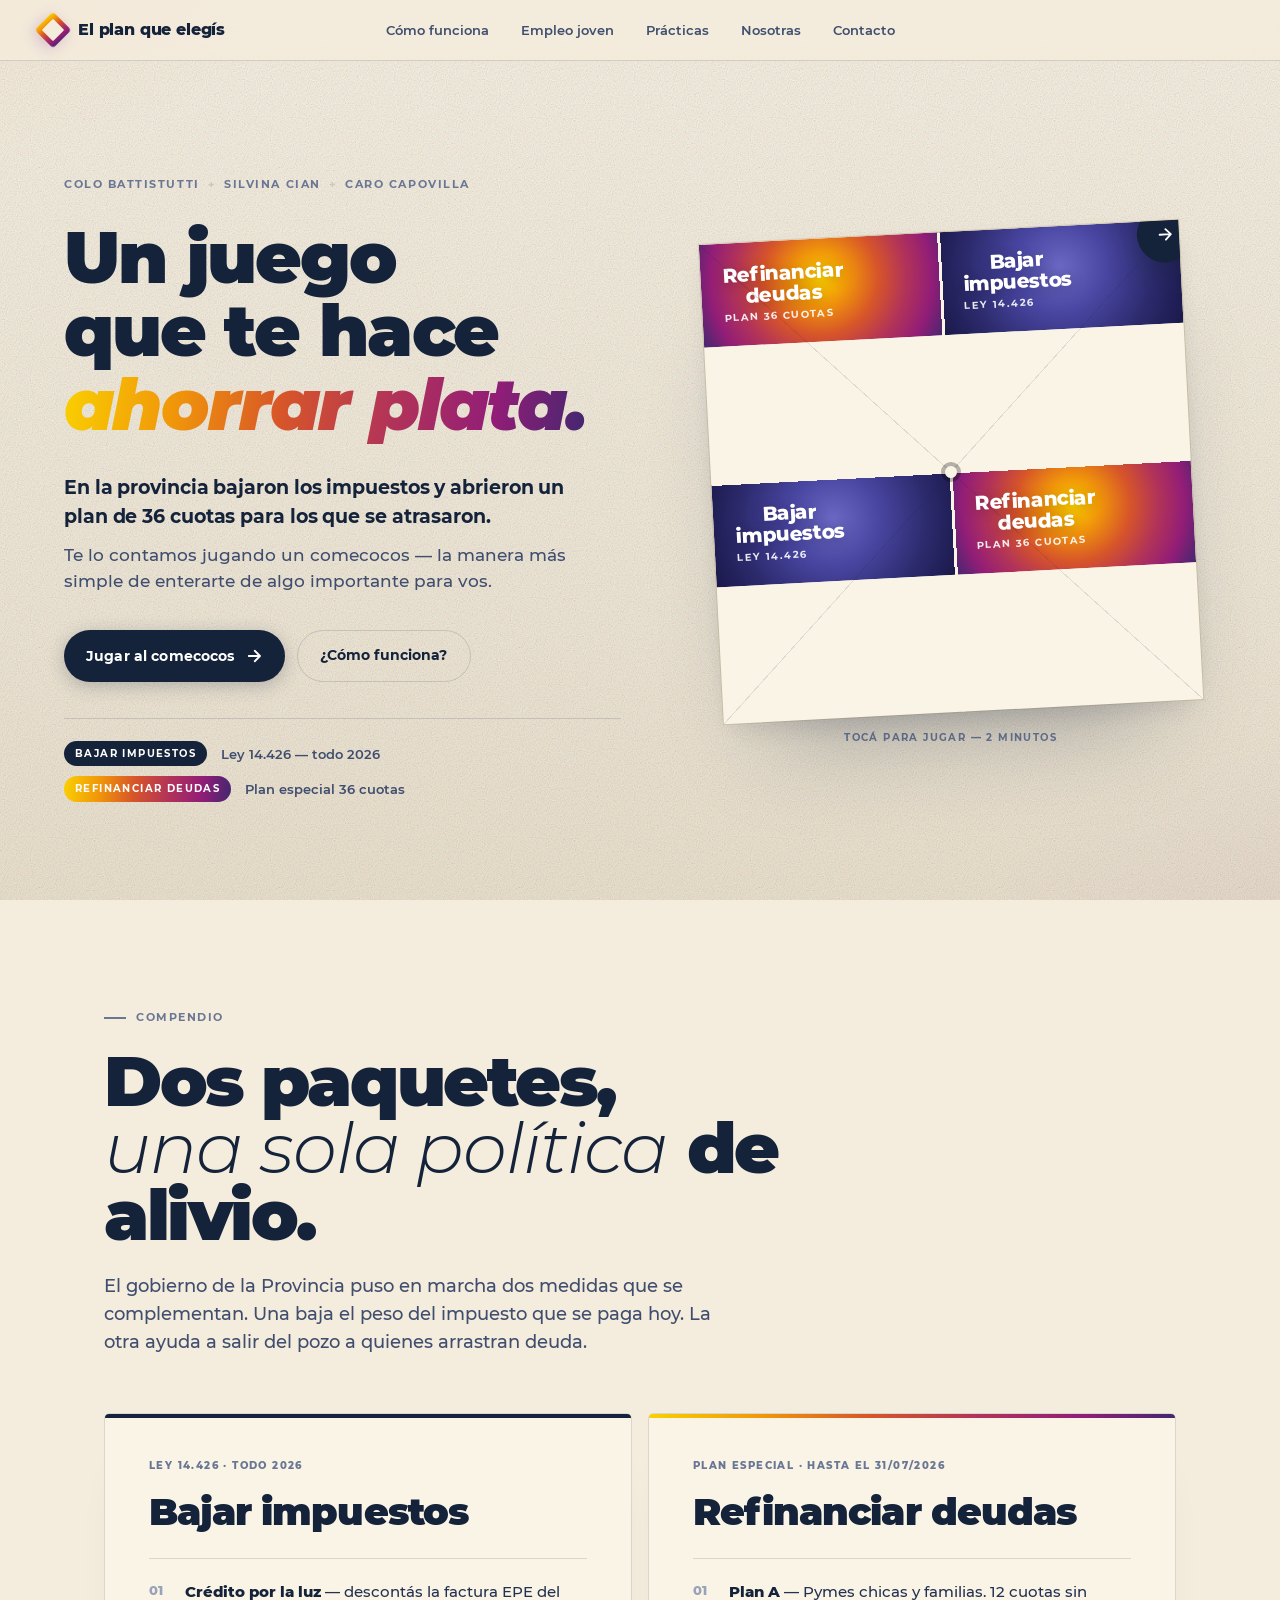
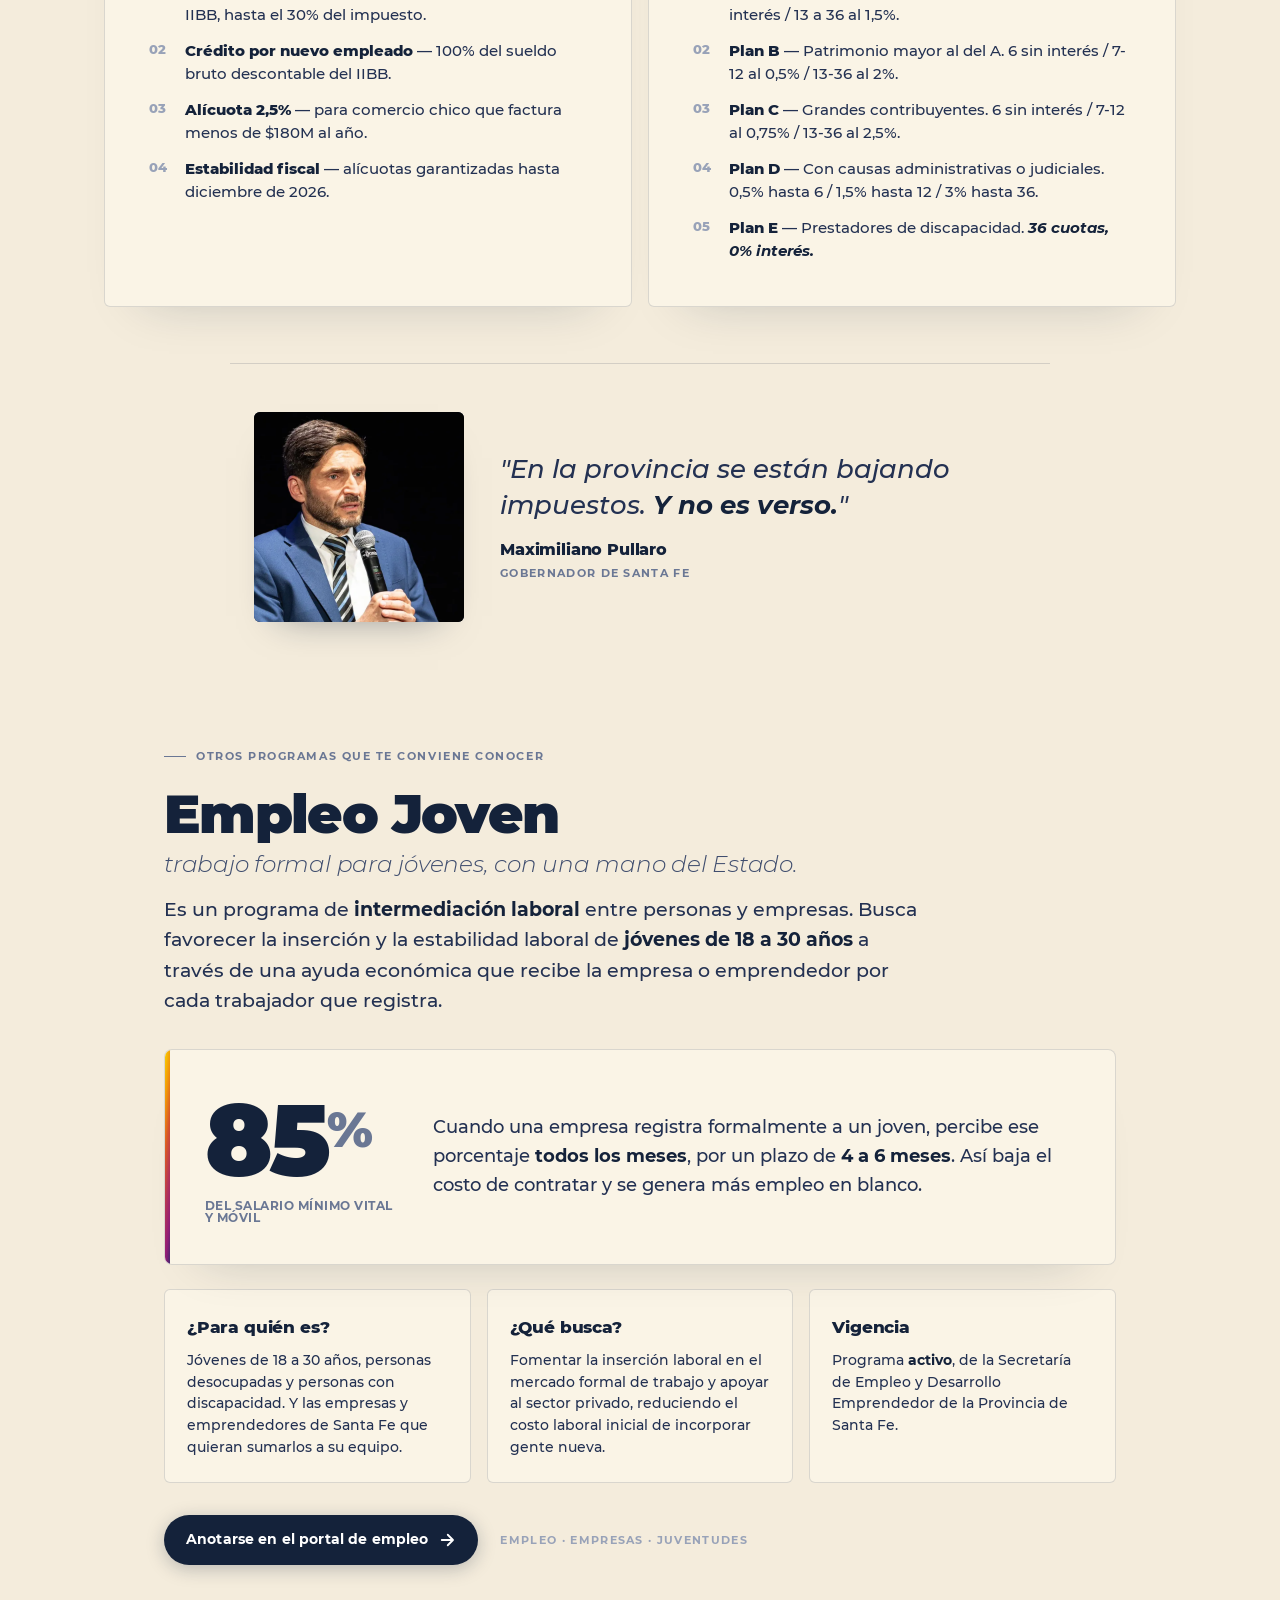
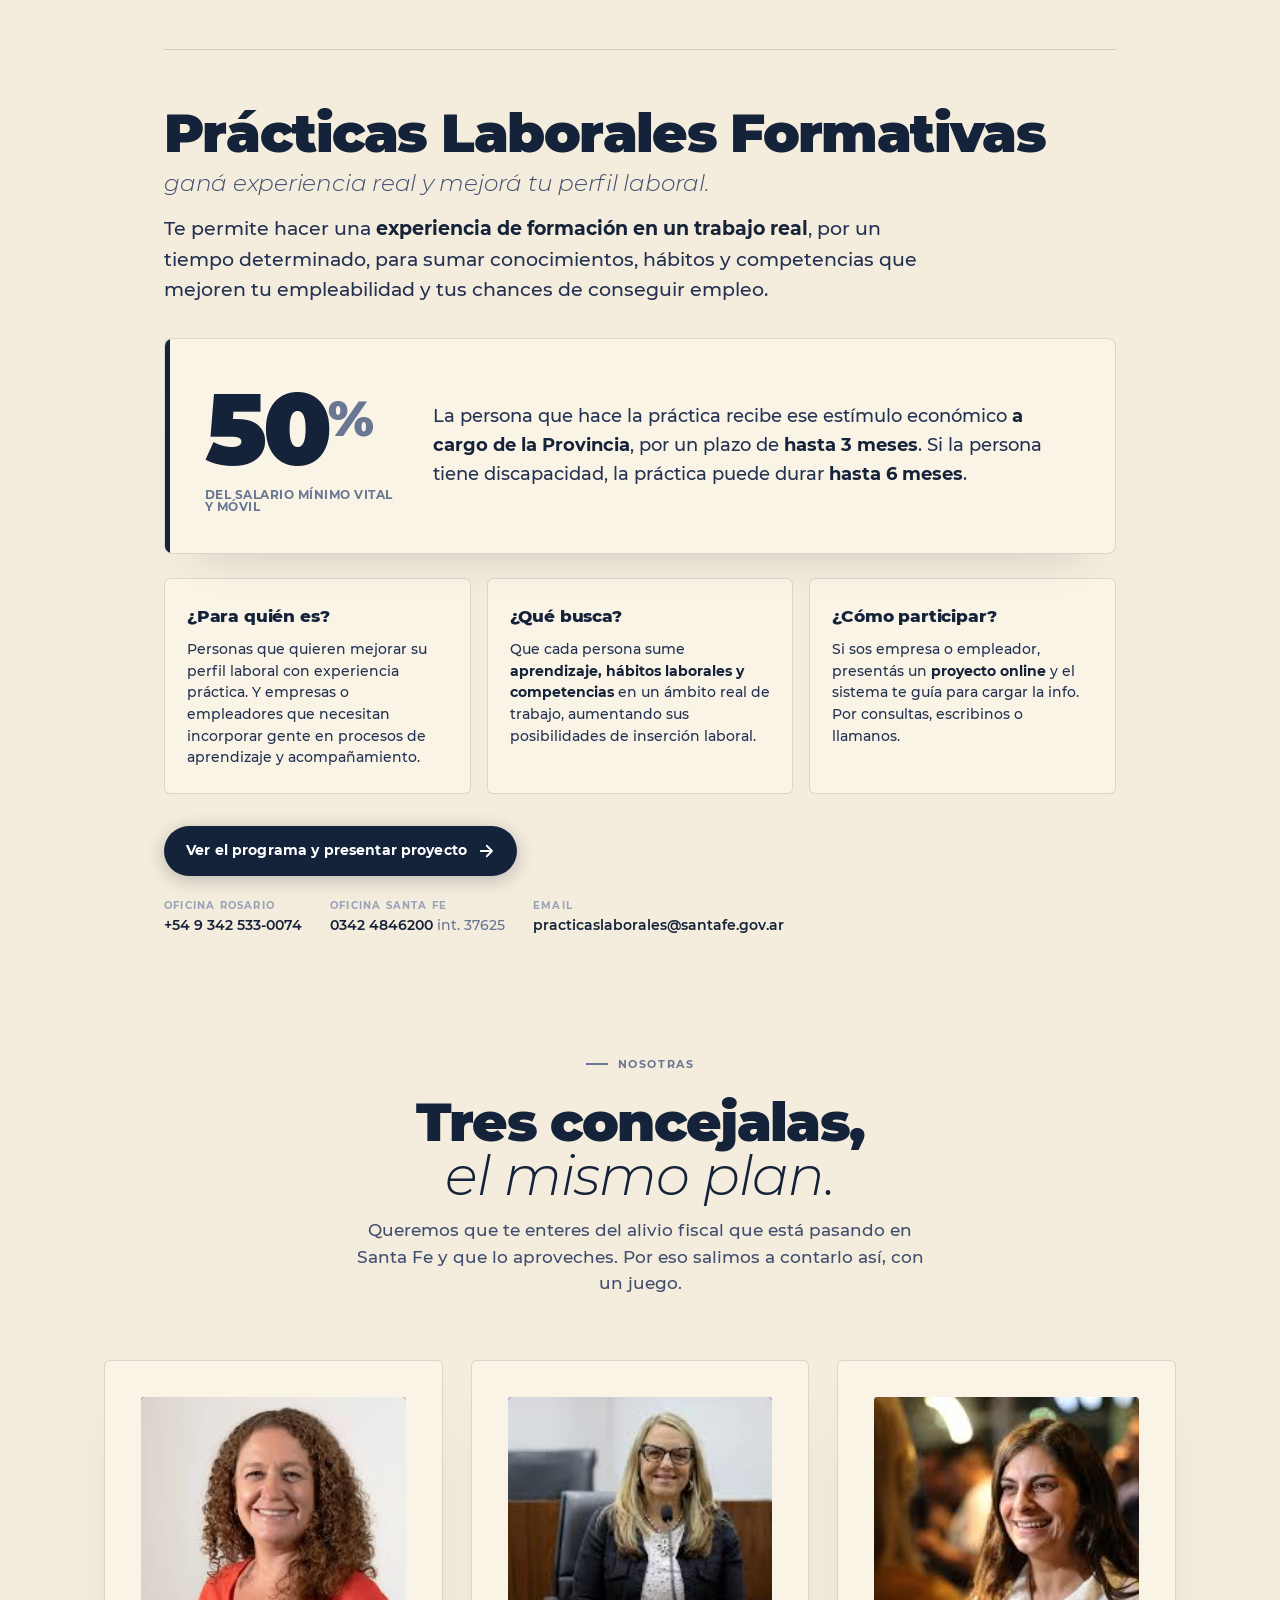
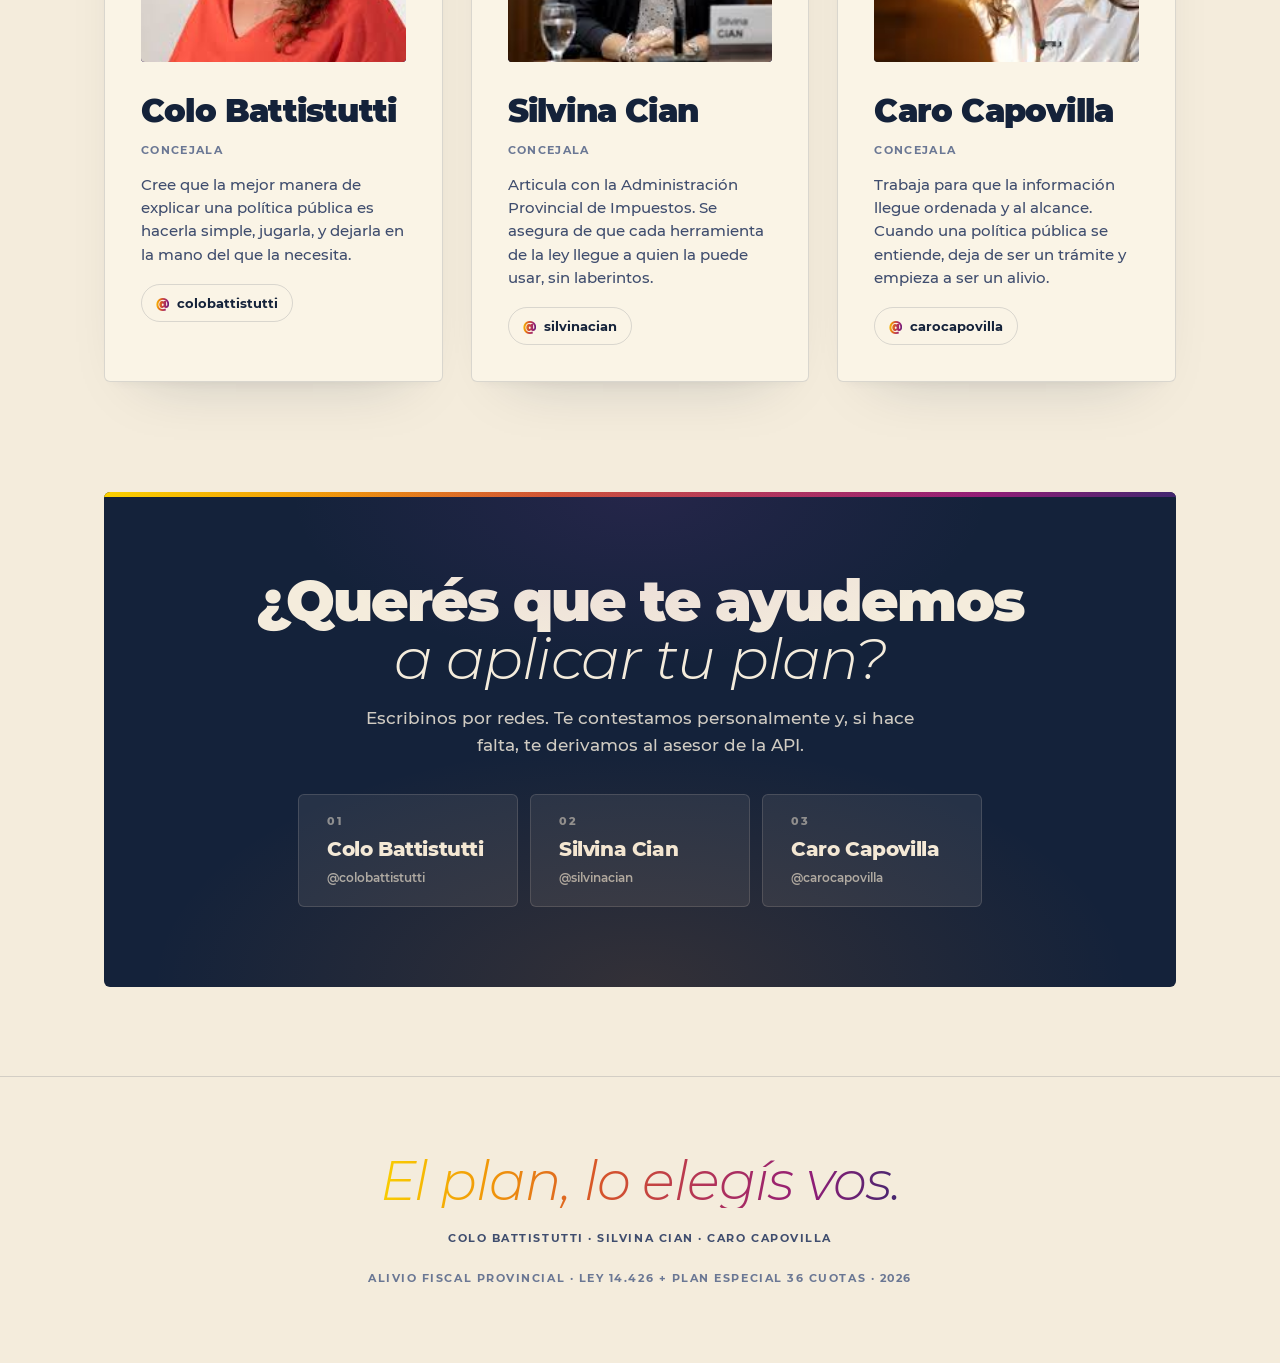
==== index.html @ da48dfbc "Agregar imagen de previsualizacion (Open Graph) con el hero del plan Reemplaza el logo del bloque qu" ====
<!DOCTYPE html>
<html lang="es-AR">
<head>
<meta charset="UTF-8" />
<meta name="viewport" content="width=device-width, initial-scale=1.0, viewport-fit=cover" />
<meta name="theme-color" content="#14223A" />
<title>El plan que elegís — Alivio fiscal Santa Fe</title>
<meta name="description" content="Un juego de 2 minutos que capaz te ahorra plata. El paquete de alivio fiscal de la Provincia de Santa Fe, explicado con un comecocos." />

<meta property="og:type" content="website" />
<meta property="og:locale" content="es_AR" />
<meta property="og:site_name" content="El plan que elegís" />
<meta property="og:url" content="https://el-plan-que-elegis.vercel.app/" />
<meta property="og:title" content="Un juego que te hace ahorrar plata" />
<meta property="og:description" content="El alivio fiscal de Santa Fe, explicado jugando un comecocos. En 2 minutos." />
<meta property="og:image" content="https://el-plan-que-elegis.vercel.app/img/og-preview.png" />
<meta property="og:image:width" content="1200" />
<meta property="og:image:height" content="630" />
<meta property="og:image:alt" content="Un juego que te hace ahorrar plata — Colo Battistutti, Silvina Cian, Caro Capovilla" />

<meta name="twitter:card" content="summary_large_image" />
<meta name="twitter:title" content="Un juego que te hace ahorrar plata" />
<meta name="twitter:description" content="El alivio fiscal de Santa Fe, explicado jugando un comecocos. En 2 minutos." />
<meta name="twitter:image" content="https://el-plan-que-elegis.vercel.app/img/og-preview.png" />

<link rel="stylesheet" href="./styles.css?v=33" />
<link rel="icon" href="./favicon.svg" type="image/svg+xml">
</head>
<body>

<div class="bg-paper" aria-hidden="true"></div>
<div class="bg-grain" aria-hidden="true"></div>

<header class="topbar">
  <a class="topbar__left" href="#hero" aria-label="El plan que elegís — inicio">
    <span class="brand__mark" aria-hidden="true"></span>
    <span class="brand__name">El plan que elegís</span>
  </a>
  <nav class="topbar__nav">
    <a href="#info" class="topbar__link">Cómo funciona</a>
    <a href="#empleo" class="topbar__link">Empleo joven</a>
    <a href="#practicas" class="topbar__link">Prácticas</a>
    <a href="#equipo" class="topbar__link">Nosotras</a>
    <a href="#contacto" class="topbar__link">Contacto</a>
  </nav>
</header>

<main>

<!-- ============ HERO ============ -->
<section class="hero" id="hero" aria-labelledby="hero-title">
  <div class="hero__inner">
    <p class="hero__eyebrow">
      <span>Colo Battistutti</span>
      <span>+</span>
      <span>Silvina Cian</span>
      <span>+</span>
      <span>Caro Capovilla</span>
    </p>
    <h1 id="hero-title" class="hero__title">
      Un juego que te hace <span class="grad-text">ahorrar plata.</span>
    </h1>
    <p class="hero__sub">
      <strong>En la provincia bajaron los impuestos y abrieron un plan de 36 cuotas para los que se atrasaron.</strong>
      Te lo contamos jugando un comecocos — la manera más simple de enterarte de algo importante para vos.
    </p>
    <div class="hero__cta">
      <button class="btn btn--primary" id="btnStart" type="button">
        Jugar al comecocos
        <svg width="18" height="18" viewBox="0 0 24 24" fill="none" aria-hidden="true"><path d="M5 12h14M13 5l7 7-7 7" stroke="currentColor" stroke-width="2.4" stroke-linecap="round" stroke-linejoin="round"/></svg>
      </button>
      <a class="btn btn--ghost" href="#info">¿Cómo funciona?</a>
    </div>
    <ul class="hero__chips" role="list">
      <li><span class="chip chip--blue">Bajar impuestos</span> Ley 14.426 — todo 2026</li>
      <li><span class="chip chip--orange">Refinanciar deudas</span> Plan especial 36 cuotas</li>
    </ul>
  </div>

  <div class="hero__visual">
    <button class="paper-preview paper-preview--interactive" id="heroComecocos" type="button" aria-label="Empezar a jugar al comecocos">
      <span class="paper-preview__quad q-orange">
        <span class="pp-label">Refinanciar<br/>deudas</span>
        <span class="pp-hint">Plan 36 cuotas</span>
      </span>
      <span class="paper-preview__quad q-blue">
        <span class="pp-label">Bajar<br/>impuestos</span>
        <span class="pp-hint">Ley 14.426</span>
      </span>
      <span class="paper-preview__quad q-blue">
        <span class="pp-label">Bajar<br/>impuestos</span>
        <span class="pp-hint">Ley 14.426</span>
      </span>
      <span class="paper-preview__quad q-orange">
        <span class="pp-label">Refinanciar<br/>deudas</span>
        <span class="pp-hint">Plan 36 cuotas</span>
      </span>
      <span class="paper-preview__cross"></span>
      <span class="paper-preview__center"></span>
      <span class="paper-preview__poke" aria-hidden="true">
        <svg width="18" height="18" viewBox="0 0 24 24" fill="none"><path d="M5 12h14M13 5l7 7-7 7" stroke="currentColor" stroke-width="2.4" stroke-linecap="round" stroke-linejoin="round"/></svg>
      </span>
    </button>
    <p class="paper-preview__caption">Tocá para jugar — 2 minutos</p>
  </div>
</section>

<!-- ============ JUEGO ============ -->
<section class="game" id="game" aria-labelledby="game-title" hidden>
  <div class="game__inner">

    <header class="game__header">
      <p class="eyebrow game__eyebrow">El juego</p>
      <h2 id="game-title" class="game__title"><em>El plan,</em> lo elegís vos.</h2>
      <p class="game__step" id="gameStep">Paso 1 — Elegí con cuál rama jugar</p>
      <button class="btn btn--ghost btn--sm" id="btnReset" type="button" hidden>
        <svg width="14" height="14" viewBox="0 0 24 24" fill="none" aria-hidden="true"><path d="M3 12a9 9 0 1 0 3-6.7M3 4v5h5" stroke="currentColor" stroke-width="2.4" stroke-linecap="round" stroke-linejoin="round"/></svg>
        Empezar de nuevo
      </button>
    </header>

    <!-- ETAPA 1 — Comecocos cerrado -->
    <div class="stage stage--closed" id="stageClosed">
      <div class="comecocos comecocos--closed" id="comecocosClosed" role="group" aria-label="Comecocos cerrado, elegí una rama">
        <button class="quad quad--orange" data-branch="orange" aria-label="Refinanciar deudas">
          <span class="quad__num">I</span>
          <span class="quad__body">
            <span class="quad__label">Refinanciar<br/>deudas</span>
            <span class="quad__hint">Plan 36 cuotas</span>
          </span>
        </button>
        <button class="quad quad--blue" data-branch="blue" aria-label="Bajar impuestos">
          <span class="quad__num">II</span>
          <span class="quad__body">
            <span class="quad__label">Bajar<br/>impuestos</span>
            <span class="quad__hint">Ley 14.426</span>
          </span>
        </button>
        <button class="quad quad--blue" data-branch="blue" aria-label="Bajar impuestos">
          <span class="quad__num">III</span>
          <span class="quad__body">
            <span class="quad__label">Bajar<br/>impuestos</span>
            <span class="quad__hint">Ley 14.426</span>
          </span>
        </button>
        <button class="quad quad--orange" data-branch="orange" aria-label="Refinanciar deudas">
          <span class="quad__num">IV</span>
          <span class="quad__body">
            <span class="quad__label">Refinanciar<br/>deudas</span>
            <span class="quad__hint">Plan 36 cuotas</span>
          </span>
        </button>
        <span class="comecocos__cross" aria-hidden="true"></span>
        <span class="comecocos__center" aria-hidden="true"></span>
      </div>
      <p class="stage__hint">Tocá una solapa. Las dos azules abren <em>bajar impuestos</em>. Las dos naranjas, <em>refinanciar deudas</em>.</p>
    </div>

    <!-- ETAPA 2 — Comecocos abierto con 4 gajos triangulares -->
    <div class="stage stage--open" id="stageOpen" hidden>
      <div class="branch-banner" id="branchBanner">
        <span class="branch-banner__dot" id="branchDot"></span>
        <span class="branch-banner__title" id="branchTitle"></span>
        <span class="branch-banner__sub" id="branchSub"></span>
      </div>
      <div class="gajos-stage">
        <button class="rot-btn rot-btn--side" data-rot="-90" type="button" aria-label="Girar a la izquierda">
          <svg width="20" height="20" viewBox="0 0 24 24" fill="none" aria-hidden="true"><path d="M9 14l-5-5 5-5M4 9h11a5 5 0 0 1 5 5v0a5 5 0 0 1-5 5H8" stroke="currentColor" stroke-width="2.2" stroke-linecap="round" stroke-linejoin="round"/></svg>
          <span class="rot-btn__lbl">Girar</span>
        </button>
        <div class="gajos-comecocos" id="gajos" role="group" aria-label="Comecocos abierto, elegí un gajo">
          <!-- 4 gajos triangulares se inyectan acá por JS -->
          <span class="gajos-comecocos__cross" aria-hidden="true"></span>
          <span class="gajos-comecocos__center" aria-hidden="true"></span>
        </div>
        <button class="rot-btn rot-btn--side" data-rot="90" type="button" aria-label="Girar a la derecha">
          <svg width="20" height="20" viewBox="0 0 24 24" fill="none" aria-hidden="true"><path d="M15 14l5-5-5-5M20 9H9a5 5 0 0 0-5 5v0a5 5 0 0 0 5 5h7" stroke="currentColor" stroke-width="2.2" stroke-linecap="round" stroke-linejoin="round"/></svg>
          <span class="rot-btn__lbl">Girar</span>
        </button>
      </div>
      <p class="stage__hint">Elegí el titular que más te suena. Al tocarlo aparece la herramienta concreta y la info para profundizar.</p>
    </div>

    <!-- ETAPA 3 — Respuesta -->
    <div class="stage stage--answer" id="stageAnswer" hidden>
      <article class="answer-card" id="answerCard">
        <header class="answer-card__head">
          <span class="answer-card__pill" id="answerPill"></span>
          <h3 class="answer-card__title" id="answerTitle"></h3>
        </header>
        <p class="answer-card__quote" id="answerQuote"></p>
        <div class="answer-card__body">
          <p class="answer-card__text" id="answerText"></p>
          <ul class="answer-card__meta" id="answerMeta"></ul>
        </div>
        <div class="answer-card__cta">
          <a class="btn btn--primary" id="answerLink" href="#" target="_blank" rel="noopener">Saber más</a>
          <button class="btn btn--ghost" id="answerBack" type="button">Ver otro titular</button>
          <button class="btn btn--ghost" id="answerSwitch" type="button">Cambiar de rama</button>
        </div>

        <!-- Deep dive: aparece debajo de la respuesta -->
        <div class="deepdive" id="deepDive">
          <p class="deepdive__head">Más info — el detalle copado</p>
          <h4 class="deepdive__title" id="ddTitle">El detalle</h4>
          <p class="deepdive__quote" id="ddQuote"></p>
          <ul class="dd-highlights" id="ddHighlights"></ul>
          <ol class="dd-steps" id="ddSteps"></ol>
          <p class="dd-gotcha" id="ddGotcha"></p>
        </div>

        <aside class="share">
          <span class="share__label">Compartilo:</span>
          <button class="share__btn" data-share="wa" type="button">WhatsApp</button>
          <button class="share__btn" data-share="copy" type="button">Copiar enlace</button>
        </aside>
      </article>
    </div>

  </div>
</section>

<!-- ============ INFO ============ -->
<section class="info" id="info" aria-labelledby="info-title">
  <div class="info__inner">
    <p class="eyebrow">Compendio</p>
    <h2 id="info-title" class="info__title">Dos paquetes,<br/><em>una sola política</em> de alivio.</h2>
    <p class="info__lead">El gobierno de la Provincia puso en marcha dos medidas que se complementan. Una baja el peso del impuesto que se paga hoy. La otra ayuda a salir del pozo a quienes arrastran deuda.</p>

    <div class="info__grid">
      <article class="info-card info-card--blue">
        <span class="info-card__tag">Ley 14.426 · todo 2026</span>
        <h3>Bajar impuestos</h3>
        <ul>
          <li><strong>Crédito por la luz</strong> — descontás la factura EPE del IIBB, hasta el 30% del impuesto.</li>
          <li><strong>Crédito por nuevo empleado</strong> — 100% del sueldo bruto descontable del IIBB.</li>
          <li><strong>Alícuota 2,5%</strong> — para comercio chico que factura menos de $180M al año.</li>
          <li><strong>Estabilidad fiscal</strong> — alícuotas garantizadas hasta diciembre de 2026.</li>
        </ul>
      </article>

      <article class="info-card info-card--orange">
        <span class="info-card__tag">Plan especial · Hasta el 31/07/2026</span>
        <h3>Refinanciar deudas</h3>
        <ul>
          <li><strong>Plan A</strong> — Pymes chicas y familias. 12 cuotas sin interés / 13 a 36 al 1,5%.</li>
          <li><strong>Plan B</strong> — Patrimonio mayor al del A. 6 sin interés / 7-12 al 0,5% / 13-36 al 2%.</li>
          <li><strong>Plan C</strong> — Grandes contribuyentes. 6 sin interés / 7-12 al 0,75% / 13-36 al 2,5%.</li>
          <li><strong>Plan D</strong> — Con causas administrativas o judiciales. 0,5% hasta 6 / 1,5% hasta 12 / 3% hasta 36.</li>
          <li><strong>Plan E</strong> — Prestadores de discapacidad. <em>36 cuotas, 0% interés.</em></li>
        </ul>
      </article>
    </div>

    <figure class="info__quote">
      <div class="info__quote-photo">
        <img src="img/pullaro.webp" alt="Maximiliano Pullaro" loading="lazy" />
      </div>
      <blockquote class="info__quote-body">
        <p class="info__quote-text">"En la provincia se están bajando impuestos. <em>Y no es verso.</em>"</p>
        <figcaption class="info__quote-author">
          <span class="info__quote-name">Maximiliano Pullaro</span>
          <span class="info__quote-role">Gobernador de Santa Fe</span>
        </figcaption>
      </blockquote>
    </figure>
  </div>
</section>

<!-- ============ EMPLEO JOVEN ============ -->
<section class="empleo" id="empleo" aria-labelledby="empleo-title">
  <div class="empleo__inner">
    <p class="eyebrow">Otros programas que te conviene conocer</p>
    <h2 id="empleo-title" class="empleo__title">
      Empleo Joven
      <span class="empleo__title-sub">trabajo formal para jóvenes, con una mano del Estado.</span>
    </h2>
    <p class="empleo__lead">
      Es un programa de <strong>intermediación laboral</strong> entre personas y empresas. Busca favorecer la inserción y la estabilidad laboral de <strong>jóvenes de 18 a 30 años</strong> a través de una ayuda económica que recibe la empresa o emprendedor por cada trabajador que registra.
    </p>

    <div class="empleo__highlight">
      <div class="empleo__stat">
        <span class="empleo__stat-num">85<span class="empleo__stat-unit">%</span></span>
        <span class="empleo__stat-label">del Salario Mínimo Vital y Móvil</span>
      </div>
      <p class="empleo__stat-desc">
        Cuando una empresa registra formalmente a un joven, percibe ese porcentaje <strong>todos los meses</strong>, por un plazo de <strong>4 a 6 meses</strong>. Así baja el costo de contratar y se genera más empleo en blanco.
      </p>
    </div>

    <div class="empleo__grid">
      <article class="empleo-card">
        <h3>¿Para quién es?</h3>
        <p>Jóvenes de 18 a 30 años, personas desocupadas y personas con discapacidad. Y las empresas y emprendedores de Santa Fe que quieran sumarlos a su equipo.</p>
      </article>
      <article class="empleo-card">
        <h3>¿Qué busca?</h3>
        <p>Fomentar la inserción laboral en el mercado formal de trabajo y apoyar al sector privado, reduciendo el costo laboral inicial de incorporar gente nueva.</p>
      </article>
      <article class="empleo-card">
        <h3>Vigencia</h3>
        <p>Programa <strong>activo</strong>, de la Secretaría de Empleo y Desarrollo Emprendedor de la Provincia de Santa Fe.</p>
      </article>
    </div>

    <div class="empleo__cta">
      <a class="btn btn--primary" href="https://www.santafe.gob.ar/simtyss/portalempleo/?menu_subportales/ir_a_portal/2/" target="_blank" rel="noopener">
        Anotarse en el portal de empleo
        <svg width="18" height="18" viewBox="0 0 24 24" fill="none" aria-hidden="true"><path d="M5 12h14M13 5l7 7-7 7" stroke="currentColor" stroke-width="2.4" stroke-linecap="round" stroke-linejoin="round"/></svg>
      </a>
      <p class="empleo__cta-note">Empleo · Empresas · Juventudes</p>
    </div>

    <!-- ===== Segundo programa: Prácticas Laborales Formativas ===== -->
    <div class="empleo__divider" aria-hidden="true"></div>

    <h2 id="practicas" class="empleo__title empleo__title--plf">
      Prácticas Laborales Formativas
      <span class="empleo__title-sub">ganá experiencia real y mejorá tu perfil laboral.</span>
    </h2>
    <p class="empleo__lead">
      Te permite hacer una <strong>experiencia de formación en un trabajo real</strong>, por un tiempo determinado, para sumar conocimientos, hábitos y competencias que mejoren tu empleabilidad y tus chances de conseguir empleo.
    </p>

    <div class="empleo__highlight empleo__highlight--plf">
      <div class="empleo__stat">
        <span class="empleo__stat-num">50<span class="empleo__stat-unit">%</span></span>
        <span class="empleo__stat-label">del Salario Mínimo Vital y Móvil</span>
      </div>
      <p class="empleo__stat-desc">
        La persona que hace la práctica recibe ese estímulo económico <strong>a cargo de la Provincia</strong>, por un plazo de <strong>hasta 3 meses</strong>. Si la persona tiene discapacidad, la práctica puede durar <strong>hasta 6 meses</strong>.
      </p>
    </div>

    <div class="empleo__grid">
      <article class="empleo-card">
        <h3>¿Para quién es?</h3>
        <p>Personas que quieren mejorar su perfil laboral con experiencia práctica. Y empresas o empleadores que necesitan incorporar gente en procesos de aprendizaje y acompañamiento.</p>
      </article>
      <article class="empleo-card">
        <h3>¿Qué busca?</h3>
        <p>Que cada persona sume <strong>aprendizaje, hábitos laborales y competencias</strong> en un ámbito real de trabajo, aumentando sus posibilidades de inserción laboral.</p>
      </article>
      <article class="empleo-card">
        <h3>¿Cómo participar?</h3>
        <p>Si sos empresa o empleador, presentás un <strong>proyecto online</strong> y el sistema te guía para cargar la info. Por consultas, escribinos o llamanos.</p>
      </article>
    </div>

    <div class="empleo__cta empleo__cta--plf">
      <a class="btn btn--primary" href="https://www.santafe.gob.ar/simtyss/portalempleo/?menu_subportales/ver_info_programa/2/" target="_blank" rel="noopener">
        Ver el programa y presentar proyecto
        <svg width="18" height="18" viewBox="0 0 24 24" fill="none" aria-hidden="true"><path d="M5 12h14M13 5l7 7-7 7" stroke="currentColor" stroke-width="2.4" stroke-linecap="round" stroke-linejoin="round"/></svg>
      </a>
      <ul class="empleo__contact" role="list">
        <li><span class="empleo__contact-tag">Oficina Rosario</span><a href="tel:+5493425330074">+54 9 342 533-0074</a></li>
        <li><span class="empleo__contact-tag">Oficina Santa Fe</span><a href="tel:+543424846200">0342 4846200 <span class="empleo__contact-ext">int. 37625</span></a></li>
        <li><span class="empleo__contact-tag">Email</span><a href="mailto:practicaslaborales@santafe.gov.ar">practicaslaborales@santafe.gov.ar</a></li>
      </ul>
    </div>
  </div>
</section>

<!-- ============ EQUIPO ============ -->
<section class="team" id="equipo" aria-labelledby="team-title">
  <header class="team__head">
    <p class="eyebrow" style="justify-content:center;">Nosotras</p>
    <h2 id="team-title" class="team__title">Tres concejalas,<br/><em>el mismo plan.</em></h2>
    <p class="team__sub">Queremos que te enteres del alivio fiscal que está pasando en Santa Fe y que lo aproveches. Por eso salimos a contarlo así, con un juego.</p>
  </header>

  <div class="team__grid">
    <article class="person">
      <div class="person__photo" data-fallback="CB">
        <img src="img/colo.jpg" alt="Colo Battistutti" onerror="this.style.display='none'" />
      </div>
      <h3 class="person__name">Colo Battistutti</h3>
      <p class="person__role">Concejala</p>
      <p class="person__bio">Cree que la mejor manera de explicar una política pública es hacerla simple, jugarla, y dejarla en la mano del que la necesita.</p>
      <a class="person__handle" href="https://instagram.com/colobattistutti" target="_blank" rel="noopener">colobattistutti</a>
    </article>

    <article class="person">
      <div class="person__photo" data-fallback="SC">
        <img src="img/silvina.jpg" alt="Silvina Cian" onerror="this.style.display='none'" />
      </div>
      <h3 class="person__name">Silvina Cian</h3>
      <p class="person__role">Concejala</p>
      <p class="person__bio">Articula con la Administración Provincial de Impuestos. Se asegura de que cada herramienta de la ley llegue a quien la puede usar, sin laberintos.</p>
      <a class="person__handle" href="https://instagram.com/silvinacian" target="_blank" rel="noopener">silvinacian</a>
    </article>

    <article class="person">
      <div class="person__photo" data-fallback="CC">
        <img src="img/caro.jpg" alt="Caro Capovilla" onerror="this.style.display='none'" />
      </div>
      <h3 class="person__name">Caro Capovilla</h3>
      <p class="person__role">Concejala</p>
      <p class="person__bio">Trabaja para que la información llegue ordenada y al alcance. Cuando una política pública se entiende, deja de ser un trámite y empieza a ser un alivio.</p>
      <a class="person__handle" href="https://instagram.com/carocapovilla" target="_blank" rel="noopener">carocapovilla</a>
    </article>
  </div>
</section>

<!-- ============ CONTACTO ============ -->
<section class="contact" id="contacto" aria-labelledby="contact-title">
  <div class="contact__inner">
    <h2 id="contact-title">¿Querés que te ayudemos<br/><em>a aplicar tu plan?</em></h2>
    <p class="contact__lead">Escribinos por redes. Te contestamos personalmente y, si hace falta, te derivamos al asesor de la API.</p>
    <div class="contact__handles">
      <a class="handle" href="https://instagram.com/colobattistutti" target="_blank" rel="noopener">
        <span class="handle__num">01</span>
        <span class="handle__name">Colo Battistutti</span>
        <span class="handle__user">@colobattistutti</span>
      </a>
      <a class="handle" href="https://instagram.com/silvinacian" target="_blank" rel="noopener">
        <span class="handle__num">02</span>
        <span class="handle__name">Silvina Cian</span>
        <span class="handle__user">@silvinacian</span>
      </a>
      <a class="handle" href="https://instagram.com/carocapovilla" target="_blank" rel="noopener">
        <span class="handle__num">03</span>
        <span class="handle__name">Caro Capovilla</span>
        <span class="handle__user">@carocapovilla</span>
      </a>
    </div>
  </div>
</section>

</main>

<footer class="footer">
  <div class="footer__inner">
    <p class="footer__big"><em>El plan, lo elegís vos.</em></p>
    <p class="footer__top">Colo Battistutti  ·  Silvina Cian  ·  Caro Capovilla</p>
    <p class="footer__bot">Alivio fiscal provincial · Ley 14.426 + Plan especial 36 cuotas · 2026</p>
  </div>
</footer>

<script src="./data.js?v=33"></script>
<script src="./script.js?v=33"></script>
</body>
</html>
---- styles.css ----
/* =========================================================
   EL PLAN QUE ELEGÍS — v4
   Marca: Bloque Unidos · Santa Fe Puede
   Tipografía oficial: Montserrat (sólo). Paleta oficial.
   Papel cálido, secciones como hojas.
   ========================================================= */

/* === Fuentes locales (Montserrat oficial del bloque) === */
@font-face {
  font-family: 'Montserrat';
  font-weight: 300;
  font-style: normal;
  font-display: swap;
  src: url('./assets/fonts/Montserrat-Light.ttf') format('truetype');
}
@font-face {
  font-family: 'Montserrat';
  font-weight: 300;
  font-style: italic;
  font-display: swap;
  src: url('./assets/fonts/Montserrat-LightItalic.ttf') format('truetype');
}
@font-face {
  font-family: 'Montserrat';
  font-weight: 400;
  font-style: normal;
  font-display: swap;
  src: url('./assets/fonts/Montserrat-Regular.ttf') format('truetype');
}
@font-face {
  font-family: 'Montserrat';
  font-weight: 400;
  font-style: italic;
  font-display: swap;
  src: url('./assets/fonts/Montserrat-RegularItalic.ttf') format('truetype');
}
@font-face {
  font-family: 'Montserrat';
  font-weight: 500;
  font-style: normal;
  font-display: swap;
  src: url('./assets/fonts/Montserrat-Medium.ttf') format('truetype');
}
@font-face {
  font-family: 'Montserrat';
  font-weight: 500;
  font-style: italic;
  font-display: swap;
  src: url('./assets/fonts/Montserrat-MediumItalic.ttf') format('truetype');
}
@font-face {
  font-family: 'Montserrat';
  font-weight: 600;
  font-style: normal;
  font-display: swap;
  src: url('./assets/fonts/Montserrat-SemiBold.ttf') format('truetype');
}
@font-face {
  font-family: 'Montserrat';
  font-weight: 700;
  font-style: normal;
  font-display: swap;
  src: url('./assets/fonts/Montserrat-Bold.ttf') format('truetype');
}
@font-face {
  font-family: 'Montserrat';
  font-weight: 700;
  font-style: italic;
  font-display: swap;
  src: url('./assets/fonts/Montserrat-BoldItalic.ttf') format('truetype');
}
@font-face {
  font-family: 'Montserrat';
  font-weight: 800;
  font-style: normal;
  font-display: swap;
  src: url('./assets/fonts/Montserrat-ExtraBold.ttf') format('truetype');
}
@font-face {
  font-family: 'Montserrat';
  font-weight: 900;
  font-style: normal;
  font-display: swap;
  src: url('./assets/fonts/Montserrat-Black.ttf') format('truetype');
}
@font-face {
  font-family: 'Montserrat';
  font-weight: 900;
  font-style: italic;
  font-display: swap;
  src: url('./assets/fonts/Montserrat-BlackItalic.ttf') format('truetype');
}

:root {
  /* Papel — ningún blanco puro */
  --paper:        #F4ECDC;
  --paper-2:      #EFE5D2;
  --paper-3:      #E7DCC4;
  --paper-edge:   #D7CAB0;
  --paper-cream:  #FAF4E6;

  /* Tinta para body/títulos — dark slate, neutro y grounded
     (el navy de marca #2C2A6C queda reservado para brand-spots) */
  --ink:          #14223A;
  --ink-2:        #233152;
  --ink-3:        #3F4D6E;
  --ink-4:        #6A7794;
  --ink-5:        #98A2B8;
  --brand-navy:   #2C2A6C;
  --rule:         rgba(20, 34, 58, .14);
  --rule-soft:    rgba(20, 34, 58, .07);

  /* Marca — gradiente oficial Unidos! (de amarillo a violeta profundo) */
  --c-yellow:   #FAD000;
  --c-orange:   #F0950A;
  --c-red:      #D75529;
  --c-magenta:  #B33457;
  --c-purple:   #921D77;
  --c-deep:     #43276F;
  --c-cta:      #E86612;  /* naranja CONCEJALES */

  /* Aliases para compatibilidad */
  --sun-1: var(--c-orange);
  --sun-2: var(--c-red);
  --sun-3: var(--c-magenta);
  --sun-4: var(--c-purple);
  --sun-5: var(--c-deep);

  /* Degradés oficiales */
  --grad-brand:
    linear-gradient(96deg,
      var(--c-yellow) 0%,
      var(--c-orange) 22%,
      var(--c-red) 42%,
      var(--c-magenta) 62%,
      var(--c-purple) 82%,
      var(--c-deep) 100%);
  --grad-brand-radial:
    radial-gradient(circle at 50% 38%,
      var(--c-yellow) 0%,
      var(--c-orange) 20%,
      var(--c-red) 42%,
      var(--c-magenta) 62%,
      var(--c-purple) 82%,
      var(--c-deep) 100%);
  --grad-sunset:        var(--grad-brand-radial);
  --grad-sunset-flat:   var(--grad-brand);

  --grad-ash:
    radial-gradient(circle at 50% 40%,
      #6A68C2 0%,
      #4845A0 35%,
      #2C2A6C 70%,
      #1A1849 100%);
  --grad-ash-flat:
    linear-gradient(135deg, #4845A0 0%, #2C2A6C 50%, #1A1849 100%);

  /* Tipografía */
  --f-display: 'Montserrat', system-ui, sans-serif;
  --f-italic:  'Montserrat', system-ui, sans-serif;

  /* Spacing */
  --pad-x: clamp(20px, 5vw, 64px);
  --pad-y: clamp(48px, 8vw, 112px);

  --r-md: 6px;
  --ease: cubic-bezier(.22,.61,.36,1);
  --ease-out: cubic-bezier(.16,.86,.32,1);
  --ease-paper: cubic-bezier(.65,.05,.36,1);
}

/* ===================== Reset ===================== */
*, *::before, *::after { box-sizing: border-box; }
html { scroll-behavior: smooth; -webkit-text-size-adjust: 100%; }
body {
  margin: 0;
  font-family: var(--f-display);
  font-weight: 500;
  font-size: 16px;
  line-height: 1.55;
  color: var(--ink);
  background: var(--paper);
  -webkit-font-smoothing: antialiased;
  text-rendering: optimizeLegibility;
  overflow-x: hidden;
}
img, svg { display: block; max-width: 100%; }
button { font-family: inherit; cursor: pointer; }
a { color: inherit; }

/* ===================== Fondo: papel cálido + grano ===================== */
.bg-paper {
  position: fixed; inset: 0; z-index: -2;
  background:
    radial-gradient(60vw 50vh at -10% -10%, rgba(240, 136, 39, .08), transparent 60%),
    radial-gradient(60vw 50vh at 110% 110%, rgba(140, 59, 168, .08), transparent 60%),
    linear-gradient(180deg, var(--paper-cream) 0%, var(--paper) 60%, var(--paper-2) 100%);
}
.bg-grain {
  position: fixed; inset: 0; z-index: -1;
  pointer-events: none;
  opacity: .42;
  mix-blend-mode: multiply;
  background-image: url("data:image/svg+xml;utf8,<svg xmlns='http://www.w3.org/2000/svg' width='240' height='240'><filter id='n'><feTurbulence type='fractalNoise' baseFrequency='0.92' numOctaves='2' stitchTiles='stitch'/><feColorMatrix values='0 0 0 0 0.10  0 0 0 0 0.13  0 0 0 0 0.20  0 0 0 0 0.16 0'/></filter><rect width='100%25' height='100%25' filter='url(%23n)'/></svg>");
  background-size: 240px 240px;
}
/* Página antigua: el .page-frame ya no se usa, lo escondo si quedó */
.page-frame, .reg { display: none !important; }

/* ===================== Topbar ===================== */
.topbar {
  position: sticky;
  top: 0;
  z-index: 30;
  display: grid;
  grid-template-columns: 1fr auto 1fr;
  align-items: center;
  gap: 24px;
  padding: 12px clamp(20px, 4vw, 40px);
  background: rgba(244, 236, 220, .82);
  backdrop-filter: blur(14px);
  -webkit-backdrop-filter: blur(14px);
  border-bottom: 1px solid var(--rule);
}
.topbar__left {
  display: flex;
  align-items: center;
  gap: 12px;
  text-decoration: none;
  justify-self: start;
  transition: opacity .2s var(--ease);
}
.topbar__left:hover { opacity: .82; }
.topbar__brand {
  justify-self: end;
  display: inline-flex;
  align-items: center;
  text-decoration: none;
  transition: opacity .2s var(--ease), transform .2s var(--ease);
}
.topbar__brand img {
  height: clamp(38px, 4.6vw, 50px);
  width: auto;
  filter: drop-shadow(0 2px 6px rgba(20, 34, 58, .10));
}
.topbar__brand:hover { opacity: 1; transform: translateY(-1px); }
.brand__mark {
  width: 26px; height: 26px;
  background: var(--grad-sunset-flat);
  transform: rotate(45deg);
  border-radius: 4px;
  position: relative;
  box-shadow: 0 4px 14px rgba(140, 59, 168, .25);
}
.brand__mark::after {
  content: ""; position: absolute; inset: 5px;
  background: var(--paper);
  border-radius: 1px;
}
.brand__name {
  font-family: var(--f-display);
  font-weight: 800;
  font-size: 16px;
  letter-spacing: -.01em;
  color: var(--ink);
}
.topbar__center {
  font-family: var(--f-display);
  font-size: 11px;
  font-weight: 700;
  letter-spacing: .14em;
  color: var(--ink-4);
  text-align: center;
  white-space: nowrap;
  text-transform: uppercase;
}
.topbar__nav {
  display: flex;
  gap: 4px;
  justify-self: center;
  align-items: center;
}
.topbar__link {
  text-decoration: none;
  color: var(--ink-3);
  font-weight: 600;
  font-size: 13px;
  padding: 8px 14px;
  border-radius: 999px;
  transition: background .2s var(--ease), color .2s var(--ease);
}
.topbar__link:hover { background: var(--paper-3); color: var(--ink); }
@media (max-width: 880px) {
  .topbar {
    grid-template-columns: auto auto;
    grid-template-areas: "left brand" "nav nav";
    gap: 10px 16px;
  }
  .topbar__left  { grid-area: left; }
  .topbar__brand { grid-area: brand; }
  .topbar__nav   { grid-area: nav; justify-self: start; }
  .topbar__brand img { height: 38px; }
}
@media (max-width: 480px) {
  .topbar { padding: 10px 16px; }
  .topbar__nav { flex-wrap: wrap; }
  .topbar__brand img { height: 34px; }
  .brand__name { font-size: 14px; }
}

/* ===================== Botones ===================== */
.btn {
  display: inline-flex; align-items: center; justify-content: center;
  gap: 10px;
  padding: 14px 22px;
  border: none;
  border-radius: 999px;
  font-family: var(--f-display);
  font-weight: 700;
  font-size: 14px;
  letter-spacing: .01em;
  text-decoration: none;
  cursor: pointer;
  transition: transform .2s var(--ease), box-shadow .25s var(--ease), background .25s var(--ease), color .25s var(--ease);
  white-space: nowrap;
  user-select: none;
  position: relative;
  isolation: isolate;
}
.btn--primary {
  color: #fff;
  background: var(--ink);
  box-shadow: 0 4px 18px rgba(20, 34, 58, .25);
}
.btn--primary::before {
  content: ""; position: absolute; inset: 0;
  background: var(--grad-sunset-flat);
  border-radius: inherit;
  opacity: 0;
  transition: opacity .35s var(--ease);
  z-index: -1;
}
.btn--primary:hover { transform: translateY(-2px); box-shadow: 0 12px 30px rgba(140, 59, 168, .35); }
.btn--primary:hover::before { opacity: 1; }
.btn--primary:active { transform: translateY(0); }

.btn--ghost {
  color: var(--ink);
  background: transparent;
  border: 1.5px solid var(--rule);
}
.btn--ghost:hover { background: var(--paper-3); border-color: var(--ink-4); }
.btn--sm { padding: 8px 14px; font-size: 12px; }

/* ===================== Hojas de papel (sheets) ===================== */
.sheet {
  position: relative;
  background: var(--paper-cream);
  padding: clamp(36px, 5vw, 72px) clamp(24px, 4vw, 56px);
  box-shadow:
    0 1px 0 rgba(255, 255, 255, .8) inset,
    0 30px 60px -45px rgba(20, 34, 58, .35),
    0 8px 18px -10px rgba(20, 34, 58, .12);
  border-radius: 4px;
}
.sheet::before {
  /* Borde superior tipo "filo de papel" */
  content: "";
  position: absolute; top: 0; left: 0; right: 0; height: 4px;
  background: linear-gradient(180deg, var(--paper-edge), transparent);
  pointer-events: none;
}
.sheet--tilt-l { transform: rotate(-.4deg); }
.sheet--tilt-r { transform: rotate(.5deg); }

/* ===================== Eyebrows ===================== */
.eyebrow {
  display: inline-flex;
  align-items: center;
  gap: 10px;
  font-family: var(--f-display);
  font-size: 11px;
  font-weight: 700;
  letter-spacing: .14em;
  text-transform: uppercase;
  color: var(--ink-4);
  margin: 0 0 22px;
}
.eyebrow::before {
  content: "";
  width: 22px; height: 1.5px;
  background: currentColor;
  display: inline-block;
}

/* ===================== HERO ===================== */
.hero {
  max-width: 1280px;
  margin: 0 auto;
  padding: clamp(60px, 9vw, 120px) var(--pad-x) clamp(50px, 7vw, 90px);
  display: grid;
  grid-template-columns: 1.05fr 1fr;
  gap: clamp(36px, 5vw, 80px);
  align-items: center;
}
@media (max-width: 920px) { .hero { grid-template-columns: 1fr; gap: 48px; } }

.hero__eyebrow {
  display: flex;
  flex-wrap: wrap;
  gap: 8px;
  font-family: var(--f-display);
  font-size: 11px;
  font-weight: 700;
  letter-spacing: .14em;
  text-transform: uppercase;
  color: var(--ink-4);
  margin: 0 0 28px;
}
.hero__eyebrow span:nth-child(even) { color: var(--rule); }

.hero__title {
  font-family: var(--f-display);
  font-weight: 900;
  font-size: clamp(2.2rem, 5.6vw, 4.6rem);
  line-height: 1.02;
  letter-spacing: -.03em;
  color: var(--ink);
  margin: 0 0 32px;
  text-wrap: balance;
  max-width: 18ch;
}
.hero__title em {
  font-family: var(--f-display);
  font-style: italic;
  font-weight: 300;
  letter-spacing: -.012em;
}
.grad-text {
  font-family: var(--f-display);
  font-style: italic;
  font-weight: 900;
  background: var(--grad-brand);
  -webkit-background-clip: text;
  background-clip: text;
  color: transparent;
  -webkit-text-fill-color: transparent;
  letter-spacing: -.025em;
}

.hero__sub {
  font-size: 17px;
  font-weight: 500;
  line-height: 1.55;
  color: var(--ink-3);
  max-width: 540px;
  margin: 0 0 36px;
}
.hero__sub strong {
  display: block;
  font-weight: 700;
  color: var(--ink);
  font-size: 19px;
  margin-bottom: 10px;
  letter-spacing: -.005em;
}

.hero__cta { display: flex; gap: 12px; flex-wrap: wrap; margin-bottom: 36px; }

.hero__chips {
  list-style: none; margin: 0; padding: 22px 0 0;
  border-top: 1px solid var(--rule);
  display: grid; gap: 10px;
  font-size: 13px;
  font-weight: 600;
  color: var(--ink-3);
}
.hero__chips li { display: flex; align-items: center; gap: 14px; }
.chip {
  display: inline-flex;
  align-items: center;
  padding: 5px 11px;
  font-family: var(--f-display);
  font-weight: 700;
  font-size: 10px;
  letter-spacing: .14em;
  text-transform: uppercase;
  color: #fff;
  border-radius: 999px;
}
.chip--blue   { background: var(--ink); }
.chip--orange { background: var(--grad-sunset-flat); }

/* Hero visual: comecocos preview con efecto papel */
.hero__visual {
  position: relative;
  display: flex;
  flex-direction: column;
  align-items: center;
  gap: 18px;
}
.paper-preview {
  width: min(480px, 92%);
  aspect-ratio: 1;
  display: grid;
  grid-template-columns: 1fr 1fr;
  position: relative;
  background: var(--paper-cream);
  box-shadow:
    0 60px 100px -50px rgba(20, 34, 58, .35),
    0 12px 30px -10px rgba(20, 34, 58, .15),
    0 0 0 1px var(--paper-edge);
  transform: rotate(-3deg);
  transition: transform .8s var(--ease), box-shadow .35s var(--ease);
  overflow: hidden;
}
.paper-preview--interactive {
  border: none;
  padding: 0;
  cursor: pointer;
  font-family: inherit;
  appearance: none;
  -webkit-appearance: none;
  animation: paper-wiggle 4.5s var(--ease) infinite;
}
.paper-preview--interactive:hover {
  transform: rotate(0) scale(1.025);
  box-shadow:
    0 80px 120px -50px rgba(140, 59, 168, .35),
    0 20px 40px -15px rgba(20, 34, 58, .25),
    0 0 0 1px var(--paper-edge);
}
.paper-preview--interactive:active { transform: rotate(0) scale(.99); }
.paper-preview--interactive:focus-visible {
  outline: 3px solid var(--c-orange);
  outline-offset: 6px;
}
@keyframes paper-wiggle {
  0%, 100% { transform: rotate(-3deg); }
  50%      { transform: rotate(-1.5deg); }
}
/* Píldora "→" flotante que invita a clickear */
.paper-preview__poke {
  position: absolute;
  top: -14px; right: -14px;
  z-index: 6;
  width: 56px; height: 56px;
  border-radius: 50%;
  background: var(--ink);
  color: #fff;
  display: flex; align-items: center; justify-content: center;
  box-shadow: 0 12px 30px rgba(20, 34, 58, .35);
  transition: transform .35s var(--ease), background .35s var(--ease);
}
.paper-preview__poke::after {
  content: "";
  position: absolute; inset: 0;
  border-radius: 50%;
  background: var(--grad-brand);
  opacity: 0;
  transition: opacity .35s var(--ease);
  z-index: -1;
}
.paper-preview--interactive:hover .paper-preview__poke {
  transform: rotate(45deg) scale(1.08);
}
.paper-preview--interactive:hover .paper-preview__poke::after {
  opacity: 1;
}
.paper-preview::before {
  content: ""; position: absolute; inset: 0;
  background:
    linear-gradient(45deg, transparent calc(50% - .5px), rgba(20, 34, 58, .12) calc(50% - .5px), rgba(20, 34, 58, .12) calc(50% + .5px), transparent calc(50% + .5px)),
    linear-gradient(-45deg, transparent calc(50% - .5px), rgba(20, 34, 58, .12) calc(50% - .5px), rgba(20, 34, 58, .12) calc(50% + .5px), transparent calc(50% + .5px));
  pointer-events: none; z-index: 3;
}
.paper-preview:hover { transform: rotate(0); }
.paper-preview__quad {
  position: relative;
  display: flex; flex-direction: column;
  align-items: flex-start; justify-content: flex-end;
  overflow: hidden;
  padding: clamp(14px, 2.4vw, 22px);
  gap: 4px;
  color: #fff;
}
.paper-preview__quad::before {
  content: ""; position: absolute; inset: 0; z-index: 0;
}
.paper-preview .q-blue::before   { background: var(--grad-ash); }
.paper-preview .q-orange::before { background: var(--grad-sunset); }
.paper-preview .pp-label {
  position: relative; z-index: 1;
  font-family: var(--f-display);
  font-weight: 800;
  font-size: clamp(15px, 2vw, 20px);
  line-height: 1.05;
  letter-spacing: -.02em;
  text-shadow: 0 2px 14px rgba(0,0,0,.22);
}
.paper-preview .pp-hint {
  position: relative; z-index: 1;
  font-family: var(--f-display);
  font-size: clamp(8px, .9vw, 10px);
  font-weight: 700;
  letter-spacing: .14em;
  text-transform: uppercase;
  opacity: .9;
}
.paper-preview__cross {
  position: absolute; inset: 0;
  pointer-events: none; z-index: 4;
  background:
    linear-gradient(to right, transparent calc(50% - 1.5px), var(--paper-cream) calc(50% - 1.5px), var(--paper-cream) calc(50% + 1.5px), transparent calc(50% + 1.5px)),
    linear-gradient(to bottom, transparent calc(50% - 1.5px), var(--paper-cream) calc(50% - 1.5px), var(--paper-cream) calc(50% + 1.5px), transparent calc(50% + 1.5px));
}
.paper-preview__center {
  position: absolute; z-index: 5;
  top: 50%; left: 50%;
  width: 12px; height: 12px;
  background: var(--paper-cream);
  border-radius: 50%;
  transform: translate(-50%, -50%);
  box-shadow: 0 0 0 4px rgba(0,0,0,.28);
}
.paper-preview__caption {
  font-family: var(--f-display);
  font-size: 10px;
  font-weight: 700;
  letter-spacing: .14em;
  text-transform: uppercase;
  color: var(--ink-4);
  margin: 0;
}

/* ===================== JUEGO ===================== */
.game {
  max-width: 1080px;
  margin: clamp(20px, 4vw, 60px) auto;
  padding: 0 var(--pad-x);
}
.game__inner {
  background: var(--paper-cream);
  padding: clamp(32px, 5vw, 64px);
  position: relative;
  border-radius: 6px;
  box-shadow:
    0 1px 0 rgba(255, 255, 255, .6) inset,
    0 40px 80px -40px rgba(20, 34, 58, .30),
    0 8px 22px -10px rgba(20, 34, 58, .12);
}
.game__inner::after {
  content: ""; position: absolute; inset: 0;
  background-image: url("data:image/svg+xml;utf8,<svg xmlns='http://www.w3.org/2000/svg' width='180' height='180'><filter id='p'><feTurbulence type='fractalNoise' baseFrequency='1.1' numOctaves='1'/><feColorMatrix values='0 0 0 0 0.40  0 0 0 0 0.30  0 0 0 0 0.18  0 0 0 0.10 0'/></filter><rect width='100%25' height='100%25' filter='url(%23p)'/></svg>");
  background-size: 180px;
  mix-blend-mode: multiply;
  opacity: .35;
  pointer-events: none;
  border-radius: inherit;
}
.game__inner > * { position: relative; z-index: 1; }

.game__header {
  display: grid;
  grid-template-columns: 1fr auto;
  align-items: end;
  gap: 16px 24px;
  margin-bottom: 40px;
  padding-bottom: 24px;
  border-bottom: 1px solid var(--rule);
}
.game__eyebrow { grid-column: 1 / -1; margin: 0 0 8px; }
.game__title {
  font-family: var(--f-display);
  font-weight: 900;
  font-size: clamp(2rem, 5vw, 3.4rem);
  line-height: .98;
  letter-spacing: -.03em;
  color: var(--ink);
  margin: 0;
}
.game__title em { font-family: var(--f-display); font-weight: 300; font-style: italic; letter-spacing: -.015em; }
.game__step {
  font-family: var(--f-display);
  font-size: 11px;
  font-weight: 700;
  letter-spacing: .14em;
  text-transform: uppercase;
  color: var(--ink-4);
  margin: 0;
  align-self: end;
}
@media (max-width: 720px) { .game__header { grid-template-columns: 1fr; } }

.stage { animation: stage-in .55s var(--ease) both; position: relative; }
@keyframes stage-in {
  from { opacity: 0; transform: translateY(14px); }
  to   { opacity: 1; transform: translateY(0); }
}
.stage__hint {
  text-align: center;
  font-family: var(--f-italic);
  font-style: italic;
  font-size: 16px;
  color: var(--ink-3);
  margin: 32px auto 0;
  max-width: 520px;
}

/* ===================== COMECOCOS ===================== */
.stage--closed { perspective: 1400px; }

.comecocos--closed {
  position: relative;
  display: grid;
  grid-template-columns: 1fr 1fr;
  grid-template-rows: 1fr 1fr;
  width: min(560px, 92vw);
  aspect-ratio: 1;
  margin: 0 auto;
  background: var(--ink);
  box-shadow:
    0 80px 120px -60px rgba(20, 34, 58, .55),
    0 20px 40px -15px rgba(20, 34, 58, .25),
    0 0 0 1px rgba(20, 34, 58, .15);
  transition: transform .35s var(--ease);
  /* preserve-3d se aplica SOLO durante la apertura (más abajo) — si está
     siempre encendido, cada cuña se vuelve su propio layer GPU y las
     uniones se rompen en sub-pixel cuando el padre tiene transform. */
}
/* Hover — pulso de glow + brightness, SIN transform en el padre.
   Cualquier transform en el padre rompe la cruz horizontal por sub-pixel
   layer rendering en Safari. Movimiento "vivo" via shadow + filter. */
.comecocos--closed {
  transition: filter .35s var(--ease), box-shadow .45s var(--ease);
}
.comecocos--closed:hover:not(.is-opening) {
  filter: brightness(1.05) saturate(1.08);
  animation: cc-glow 1.6s ease-in-out infinite;
}
@keyframes cc-glow {
  0%, 100% {
    box-shadow:
      0 80px 120px -60px rgba(20, 34, 58, .55),
      0 20px 40px -15px rgba(20, 34, 58, .25),
      0 0 0 1px rgba(20, 34, 58, .15),
      0 0 0 0 rgba(140, 59, 168, 0);
  }
  50% {
    box-shadow:
      0 100px 140px -50px rgba(20, 34, 58, .60),
      0 32px 56px -10px rgba(140, 59, 168, .35),
      0 0 0 1px rgba(20, 34, 58, .15),
      0 0 80px 8px rgba(240, 136, 39, .18);
  }
}
/* Hover suave por solapa — solo brightness, sin escalar el ::before
   (escalar el degradé interno desencaja los gradientes contra la cruz
   central y se ve como deformación). */
.comecocos--closed.is-opening {
  transform-style: preserve-3d;
  animation: comecocos-shake .55s var(--ease) forwards;
}
@keyframes comecocos-shake {
  0%, 100% { transform: rotateX(0) rotateY(0); }
  35%      { transform: rotateX(8deg) rotateY(-3deg) scale(1.02); }
  70%      { transform: rotateX(-4deg) rotateY(2deg) scale(.98); }
}

/* Cruz central de papel + diagonales */
.comecocos__cross {
  position: absolute; inset: 0;
  pointer-events: none; z-index: 5;
  background:
    linear-gradient(to right, transparent calc(50% - 1.5px), var(--paper-cream) calc(50% - 1.5px), var(--paper-cream) calc(50% + 1.5px), transparent calc(50% + 1.5px)),
    linear-gradient(to bottom, transparent calc(50% - 1.5px), var(--paper-cream) calc(50% - 1.5px), var(--paper-cream) calc(50% + 1.5px), transparent calc(50% + 1.5px));
}
.comecocos__cross::before, .comecocos__cross::after {
  content: ""; position: absolute;
  width: 141.5%; height: 1px;
  background: rgba(244, 236, 220, .35);
  top: 50%; left: -20.75%;
  transform-origin: 50% 50%;
}
.comecocos__cross::before { transform: rotate(45deg); }
.comecocos__cross::after  { transform: rotate(-45deg); }
.comecocos__center {
  position: absolute; z-index: 6;
  top: 50%; left: 50%;
  width: 14px; height: 14px;
  background: var(--paper-cream);
  border-radius: 50%;
  transform: translate(-50%, -50%);
  box-shadow:
    0 0 0 4px var(--ink),
    0 0 0 5px rgba(244, 236, 220, .4);
}

/* Quads */
.quad {
  position: relative;
  border: none;
  background: transparent;
  color: #fff;
  text-align: left;
  padding: clamp(24px, 3.5vw, 40px);
  display: flex;
  flex-direction: column;
  justify-content: space-between;
  cursor: pointer;
  overflow: hidden;
  isolation: isolate;
  min-height: 0;
  transition: filter .2s var(--ease), transform .35s var(--ease);
  /* preserve-3d / backface-visibility se aplican SOLO durante la apertura
     (clase .is-opening en el padre). En idle, las cuñas comparten el layer
     del padre — sin sub-pixel cracks en la cruz. */
}
.is-opening .quad {
  backface-visibility: hidden;
  transform-style: preserve-3d;
}
.quad::before {
  content: ""; position: absolute; inset: 0; z-index: -2;
  transition: transform .6s var(--ease);
}
.quad--blue::before   { background: var(--grad-ash); }
.quad--orange::before { background: var(--grad-sunset); }

/* En el comecocos cerrado, los degradés se centran en el VÉRTICE EXTERIOR
   de cada cuña (la esquina más alejada del cruce central). Así las 4 cuñas
   convergen a colores oscuros en el medio y no hay salto visible
   en la línea del cruce horizontal/vertical. */
.comecocos--closed .quad:nth-child(1)::before {
  background: radial-gradient(circle at 0% 0%,
    var(--c-yellow) 0%, var(--c-orange) 22%, var(--c-red) 45%,
    var(--c-magenta) 68%, var(--c-purple) 88%, var(--c-deep) 100%);
}
.comecocos--closed .quad:nth-child(2)::before {
  background: radial-gradient(circle at 100% 0%,
    #6A68C2 0%, #4845A0 35%, #2C2A6C 72%, #1A1849 100%);
}
.comecocos--closed .quad:nth-child(3)::before {
  background: radial-gradient(circle at 0% 100%,
    #6A68C2 0%, #4845A0 35%, #2C2A6C 72%, #1A1849 100%);
}
.comecocos--closed .quad:nth-child(4)::before {
  background: radial-gradient(circle at 100% 100%,
    var(--c-yellow) 0%, var(--c-orange) 22%, var(--c-red) 45%,
    var(--c-magenta) 68%, var(--c-purple) 88%, var(--c-deep) 100%);
}

.quad::after {
  content: ""; position: absolute; inset: 0; z-index: -1;
  background:
    linear-gradient(180deg, rgba(255,255,255,.08) 0%, transparent 30%, transparent 70%, rgba(0,0,0,.10) 100%);
  pointer-events: none;
}
@media (hover: hover) {
  .quad:hover { filter: brightness(1.06); }
}
/* Feedback de tap por filter, sin transform — un transform en el .quad
   crea su propio layer y rompe la unión sub-pixel de la cruz central. */
.quad:active { filter: brightness(.92); }

.quad__num {
  font-family: var(--f-display);
  font-weight: 900;
  font-size: clamp(20px, 1.8vw, 28px);
  letter-spacing: -.02em;
  opacity: .82;
  position: relative; z-index: 1;
}
.quad__body { position: relative; z-index: 1; display: flex; flex-direction: column; gap: 6px; }
.quad__label {
  font-family: var(--f-display);
  font-weight: 800;
  font-size: clamp(20px, 2.6vw, 30px);
  line-height: 1.05;
  letter-spacing: -.02em;
  text-shadow: 0 2px 18px rgba(0,0,0,.20);
}
.quad__hint {
  font-family: var(--f-display);
  font-size: 11px;
  font-weight: 600;
  letter-spacing: .12em;
  text-transform: uppercase;
  opacity: .85;
}

/* === Animación de apertura del comecocos === */
.is-opening .quad {
  z-index: 10;
  animation-fill-mode: forwards;
  animation-timing-function: var(--ease-paper);
  animation-duration: 720ms;
  animation-delay: 350ms;
}
.is-opening .quad:nth-child(1) {
  transform-origin: bottom right;
  animation-name: fold-tl;
}
.is-opening .quad:nth-child(2) {
  transform-origin: bottom left;
  animation-name: fold-tr;
}
.is-opening .quad:nth-child(3) {
  transform-origin: top right;
  animation-name: fold-bl;
}
.is-opening .quad:nth-child(4) {
  transform-origin: top left;
  animation-name: fold-br;
}
@keyframes fold-tl {
  0%   { transform: rotateX(0) rotateY(0) rotate(0); opacity: 1; }
  60%  { transform: rotateX(-30deg) rotateY(28deg) rotate(-6deg); opacity: 1; }
  100% { transform: rotateX(-160deg) rotateY(160deg) rotate(-22deg) translate(-30%, -30%) scale(.4); opacity: 0; }
}
@keyframes fold-tr {
  0%   { transform: rotateX(0) rotateY(0) rotate(0); opacity: 1; }
  60%  { transform: rotateX(-30deg) rotateY(-28deg) rotate(6deg); opacity: 1; }
  100% { transform: rotateX(-160deg) rotateY(-160deg) rotate(22deg) translate(30%, -30%) scale(.4); opacity: 0; }
}
@keyframes fold-bl {
  0%   { transform: rotateX(0) rotateY(0) rotate(0); opacity: 1; }
  60%  { transform: rotateX(30deg) rotateY(28deg) rotate(6deg); opacity: 1; }
  100% { transform: rotateX(160deg) rotateY(160deg) rotate(22deg) translate(-30%, 30%) scale(.4); opacity: 0; }
}
@keyframes fold-br {
  0%   { transform: rotateX(0) rotateY(0) rotate(0); opacity: 1; }
  60%  { transform: rotateX(30deg) rotateY(-28deg) rotate(-6deg); opacity: 1; }
  100% { transform: rotateX(160deg) rotateY(-160deg) rotate(-22deg) translate(30%, 30%) scale(.4); opacity: 0; }
}
.is-opening .comecocos__cross,
.is-opening .comecocos__center {
  animation: fade-out .4s var(--ease) .55s forwards;
}
@keyframes fade-out {
  to { opacity: 0; transform: scale(.6) translate(-50%, -50%); }
}

/* ===================== Branch banner + gajos ===================== */
.branch-banner {
  display: flex;
  align-items: baseline;
  gap: 16px;
  padding: 18px 0;
  border-bottom: 1.5px solid var(--rule);
  margin-bottom: 32px;
  flex-wrap: wrap;
}
.branch-banner__dot {
  width: 14px; height: 14px;
  flex-shrink: 0;
  transform: rotate(45deg);
  display: inline-block;
  border-radius: 2px;
}
.branch-banner.is-blue   .branch-banner__dot { background: var(--grad-ash); }
.branch-banner.is-orange .branch-banner__dot { background: var(--grad-sunset-flat); }
.branch-banner__title {
  font-family: var(--f-display);
  font-weight: 800;
  font-size: clamp(22px, 2.6vw, 30px);
  color: var(--ink);
  letter-spacing: -.02em;
}
.branch-banner__sub {
  font-family: var(--f-display);
  font-size: 11px;
  font-weight: 700;
  letter-spacing: .12em;
  text-transform: uppercase;
  color: var(--ink-4);
}

/* ===== Gajos comecocos abierto (4 triángulos) ===== */
.gajos-stage {
  position: relative;
  width: 100%;
  display: flex;
  align-items: center;
  justify-content: center;
  gap: clamp(10px, 2.4vw, 28px);
  perspective: 1400px;
}
.gajos-comecocos {
  position: relative;
  width: min(560px, 92vw);
  aspect-ratio: 1;
  margin: 0 auto;
  background: var(--ink);
  box-shadow:
    0 80px 120px -60px rgba(20, 34, 58, .50),
    0 20px 40px -15px rgba(20, 34, 58, .22),
    0 0 0 1px rgba(20, 34, 58, .15);
  overflow: hidden;
  isolation: isolate;
  animation: triangulos-appear .55s var(--ease-out) both;
  transform: rotate(var(--cc-rot, 0deg));
  transition: transform .65s var(--ease-paper);
  transform-origin: center;
}
/* La animación NO toca transform (sino pisa la rotación del usuario) */
@keyframes triangulos-appear {
  from { opacity: 0; }
  to   { opacity: 1; }
}

/* Controles de rotación — al costado del comecocos */
.rot-btn {
  border: 1.5px solid var(--rule);
  background: var(--paper-cream);
  color: var(--ink);
  border-radius: 999px;
  display: inline-flex;
  align-items: center;
  justify-content: center;
  cursor: pointer;
  transition: background .2s var(--ease), border-color .2s var(--ease), transform .2s var(--ease), color .2s var(--ease), box-shadow .2s var(--ease);
}
.rot-btn:hover {
  background: var(--ink);
  color: var(--paper-cream);
  border-color: var(--ink);
  transform: translateY(-1px);
  box-shadow: 0 8px 18px rgba(20, 34, 58, .22);
}
.rot-btn:active { transform: translateY(0) scale(.95); }

.rot-btn--side {
  flex: 0 0 auto;
  flex-direction: column;
  gap: 4px;
  padding: 14px 10px;
  width: clamp(48px, 6vw, 64px);
  min-height: clamp(76px, 9vw, 100px);
  border-radius: clamp(20px, 3vw, 32px);
  align-self: center;
}
.rot-btn--side .rot-btn__lbl {
  font-family: var(--f-display);
  font-size: 9px;
  font-weight: 800;
  letter-spacing: .16em;
  text-transform: uppercase;
  line-height: 1;
}
@media (max-width: 600px) {
  .rot-btn--side {
    width: 42px;
    min-height: 64px;
    padding: 10px 6px;
  }
  .rot-btn--side .rot-btn__lbl { display: none; }
}
/* (eliminado: el keyframe queda en la versión sin transform de arriba) */

.gajo-tri {
  position: absolute; inset: 0;
  width: 100%; height: 100%;
  border: 0;
  background: transparent;
  cursor: pointer;
  color: #fff;
  clip-path: polygon(0 0, 100% 0, 50% 50%);
  transform: rotate(calc(var(--rot, 0) * 1deg));
  transform-origin: center;
  display: flex;
  flex-direction: column;
  align-items: center;
  justify-content: flex-start;
  /* Padding lateral generoso: el clip-path es un triángulo isósceles
     con base arriba y punta al centro — el ancho útil se estrecha
     rápido al bajar. Necesitamos margen para que el texto NO se salga
     por los lados angostos del triángulo. */
  padding: 6% 18% 0;
  text-align: center;
  isolation: isolate;
  transition: filter .25s var(--ease), transform .35s var(--ease);
  font-family: inherit;
}
.gajo-tri::before {
  content: ""; position: absolute; inset: 0; z-index: -1;
  transition: transform .5s var(--ease);
}
.gajo-tri.is-orange::before { background: var(--grad-sunset); }
.gajo-tri.is-blue::before   { background: var(--grad-ash); }
.gajo-tri::after {
  content: ""; position: absolute; inset: 0; z-index: -1;
  background: linear-gradient(180deg, rgba(255,255,255,.18), transparent 35%, transparent 65%, rgba(0,0,0,.20));
  pointer-events: none;
}
@media (hover: hover) {
  .gajo-tri:hover {
    filter: brightness(1.08);
    z-index: 3;
  }
}
.gajo-tri:active { filter: brightness(.92); }

.gajo-tri__num {
  font-family: var(--f-display);
  font-weight: 900;
  font-size: clamp(20px, 1.8vw, 26px);
  letter-spacing: -.01em;
  opacity: .9;
  margin-bottom: 12px;
}
.gajo-tri__title {
  font-family: var(--f-display);
  font-weight: 600;
  font-size: clamp(13px, 1.45vw, 18px);
  line-height: 1.16;
  letter-spacing: -.012em;
  margin: 0;
  max-width: 100%;
  text-wrap: balance;
  text-shadow: 0 2px 16px rgba(0,0,0,.30);
  color: #fff;
}
.gajo-tri__cta {
  margin-top: 14px;
  font-family: var(--f-display);
  font-size: 10px;
  font-weight: 700;
  letter-spacing: .18em;
  text-transform: uppercase;
  opacity: .92;
  display: inline-flex;
  align-items: center;
  gap: 6px;
  padding: 6px 12px;
  background: rgba(255,255,255,.14);
  border-radius: 999px;
  backdrop-filter: blur(4px);
}
.gajo-tri__cta::after { content: "→"; }

/* Cruz central de papel + diagonales sutiles + nudo */
.gajos-comecocos__cross {
  position: absolute; inset: 0;
  pointer-events: none; z-index: 5;
  background:
    linear-gradient(to right, transparent calc(50% - 1.5px), var(--paper-cream) calc(50% - 1.5px), var(--paper-cream) calc(50% + 1.5px), transparent calc(50% + 1.5px)),
    linear-gradient(to bottom, transparent calc(50% - 1.5px), var(--paper-cream) calc(50% - 1.5px), var(--paper-cream) calc(50% + 1.5px), transparent calc(50% + 1.5px));
}
.gajos-comecocos__cross::before, .gajos-comecocos__cross::after {
  content: ""; position: absolute;
  width: 141.5%; height: 1px;
  background: rgba(244, 236, 220, .35);
  top: 50%; left: -20.75%;
  transform-origin: 50% 50%;
}
.gajos-comecocos__cross::before { transform: rotate(45deg); }
.gajos-comecocos__cross::after  { transform: rotate(-45deg); }
.gajos-comecocos__center {
  position: absolute; z-index: 6;
  top: 50%; left: 50%;
  width: 14px; height: 14px;
  background: var(--paper-cream);
  border-radius: 50%;
  transform: translate(-50%, -50%);
  box-shadow:
    0 0 0 4px var(--ink),
    0 0 0 5px rgba(244, 236, 220, .4);
}

/* Stage hint adentro del comecocos abierto */
.stage--open .stage__hint { margin-top: 28px; }

/* === Versión legacy de gajos (ya no se usa, queda por compatibilidad) === */
.gajos { display: none; }
.gajo {
  position: relative;
  border: 1px solid var(--rule);
  background: var(--paper);
  padding: clamp(24px, 3vw, 36px);
  text-align: left;
  cursor: pointer;
  transition: transform .25s var(--ease), border-color .25s var(--ease), box-shadow .25s var(--ease), background .25s var(--ease);
  min-height: 200px;
  display: flex;
  flex-direction: column;
  gap: 16px;
  border-radius: 4px;
  overflow: hidden;
  isolation: isolate;
}
.gajo::before {
  content: "";
  position: absolute;
  top: 0; left: 0; height: 4px;
  width: 0;
  transition: width .45s var(--ease);
}
.gajo.is-blue::before   { background: var(--ink); }
.gajo.is-orange::before { background: var(--grad-sunset-flat); }
.gajo:hover {
  transform: translateY(-3px);
  border-color: var(--ink-5);
  box-shadow: 0 16px 30px -16px rgba(20, 34, 58, .25);
  background: var(--paper-cream);
}
.gajo:hover::before { width: 100%; }

.gajo__num {
  font-family: var(--f-display);
  font-size: 11px;
  font-weight: 700;
  letter-spacing: .14em;
  text-transform: uppercase;
  color: var(--ink-4);
  display: flex;
  justify-content: space-between;
  align-items: baseline;
}
.gajo__num em {
  font-family: var(--f-display);
  font-style: normal;
  font-weight: 900;
  font-size: 22px;
  color: var(--ink);
  letter-spacing: -.02em;
}
.gajo__title {
  font-family: var(--f-italic);
  font-style: italic;
  font-weight: 400;
  font-size: clamp(20px, 2.2vw, 26px);
  line-height: 1.2;
  color: var(--ink);
  margin: 0;
  letter-spacing: -.005em;
  flex: 1;
}
.gajo__title::before { content: "\201C"; color: var(--ink-5); margin-right: 2px; }
.gajo__title::after  { content: "\201D"; color: var(--ink-5); margin-left: 2px; }
.gajo__cta {
  font-family: var(--f-display);
  font-size: 11px;
  font-weight: 700;
  letter-spacing: .14em;
  text-transform: uppercase;
  color: var(--ink-3);
  display: inline-flex; align-items: center; gap: 8px;
}
.gajo__cta::after { content: "→"; transition: transform .25s var(--ease); }
.gajo:hover .gajo__cta { color: var(--ink); }
.gajo:hover .gajo__cta::after { transform: translateX(6px); }

/* ===================== ANSWER CARD ===================== */
.answer-card {
  background: var(--paper-cream);
  border: 1px solid var(--rule);
  padding: clamp(32px, 4.5vw, 56px);
  position: relative;
  border-radius: 6px;
  overflow: hidden;
}
.answer-card::before {
  content: ""; position: absolute;
  top: 0; left: 0; right: 0; height: 4px;
}
.answer-card.is-blue::before   { background: var(--ink); }
.answer-card.is-orange::before { background: var(--grad-sunset-flat); }

.answer-card__head { margin-bottom: 24px; }
.answer-card__pill {
  display: inline-block;
  font-family: var(--f-display);
  font-size: 10px;
  font-weight: 800;
  letter-spacing: .14em;
  text-transform: uppercase;
  padding: 6px 12px;
  margin-bottom: 18px;
  color: #fff;
  border-radius: 999px;
}
.answer-card.is-blue   .answer-card__pill { background: var(--ink); }
.answer-card.is-orange .answer-card__pill { background: var(--grad-sunset-flat); }

.answer-card__title {
  font-family: var(--f-display);
  font-weight: 900;
  font-size: clamp(2rem, 4vw, 3rem);
  line-height: 1.02;
  letter-spacing: -.03em;
  color: var(--ink);
  margin: 0;
  text-wrap: balance;
}
.answer-card__quote {
  font-family: var(--f-italic);
  font-style: italic;
  font-size: clamp(18px, 2vw, 24px);
  line-height: 1.4;
  color: var(--ink-3);
  border-left: 2px solid var(--rule);
  padding-left: 22px;
  margin: 28px 0 30px;
}
.answer-card.is-orange .answer-card__quote { border-left-color: var(--sun-1); }
.answer-card.is-blue   .answer-card__quote { border-left-color: var(--ink-2); }

.answer-card__text {
  font-size: 17px;
  font-weight: 500;
  color: var(--ink-2);
  line-height: 1.6;
  margin: 0 0 28px;
  max-width: 620px;
}

.answer-card__meta {
  list-style: none; margin: 0 0 32px; padding: 22px 0;
  display: grid; gap: 12px;
  border-top: 1px solid var(--rule);
  border-bottom: 1px solid var(--rule);
}
.answer-card__meta li {
  font-size: 14px;
  font-weight: 500;
  line-height: 1.5;
  color: var(--ink-3);
  padding-left: 28px;
  position: relative;
}
.answer-card__meta li::before {
  content: counter(meta-i);
  counter-increment: meta-i;
  position: absolute; left: 0; top: 0;
  font-family: var(--f-display);
  font-weight: 800;
  color: var(--ink);
  font-size: 12px;
  width: 22px;
  letter-spacing: -.02em;
}
.answer-card__meta { counter-reset: meta-i; }

.answer-card__cta { display: flex; flex-wrap: wrap; gap: 10px; align-items: center; }

.share {
  display: flex; align-items: center;
  gap: 10px; flex-wrap: wrap;
  margin-top: 22px;
  padding-top: 18px;
  border-top: 1px solid var(--rule);
}
.share__label {
  font-family: var(--f-display);
  font-size: 10px;
  font-weight: 700;
  letter-spacing: .14em;
  text-transform: uppercase;
  color: var(--ink-4);
}
.share__btn {
  font-family: var(--f-display);
  font-size: 11px;
  font-weight: 700;
  letter-spacing: .12em;
  text-transform: uppercase;
  border: 1px solid var(--rule);
  background: transparent;
  color: var(--ink-3);
  padding: 7px 14px;
  border-radius: 999px;
  transition: background .2s var(--ease), color .2s var(--ease), border-color .2s var(--ease);
}
.share__btn:hover { background: var(--ink); color: #fff; border-color: var(--ink); }

/* ===================== DEEP DIVE — Más info por gajo ===================== */
.deepdive {
  margin-top: 36px;
  padding-top: 28px;
  border-top: 1px solid var(--rule);
}
.deepdive__head {
  font-family: var(--f-display);
  font-size: 11px;
  font-weight: 800;
  letter-spacing: .14em;
  text-transform: uppercase;
  color: var(--ink-4);
  margin: 0 0 8px;
}
.deepdive__title {
  font-family: var(--f-display);
  font-weight: 800;
  font-size: clamp(20px, 2.2vw, 26px);
  letter-spacing: -.02em;
  color: var(--ink);
  margin: 0 0 18px;
}
.deepdive__quote {
  font-family: var(--f-italic);
  font-style: italic;
  font-size: clamp(17px, 1.8vw, 20px);
  line-height: 1.45;
  color: var(--ink-2);
  margin: 0 0 28px;
  border-left: 2px solid var(--rule);
  padding-left: 20px;
}

.dd-highlights {
  display: grid;
  grid-template-columns: repeat(3, 1fr);
  gap: 12px;
  margin-bottom: 28px;
  list-style: none;
  padding: 0;
}
@media (max-width: 600px) { .dd-highlights { grid-template-columns: 1fr; } }

.dd-highlights li {
  background: var(--paper);
  border: 1px solid var(--rule);
  padding: 18px 20px;
  border-radius: 4px;
  display: grid;
  gap: 6px;
}
.dd-highlights .k {
  font-family: var(--f-display);
  font-weight: 900;
  font-size: 28px;
  letter-spacing: -.03em;
  background: var(--grad-sunset-flat);
  -webkit-background-clip: text;
  background-clip: text;
  color: transparent;
  -webkit-text-fill-color: transparent;
  line-height: 1;
}
.answer-card.is-blue .dd-highlights .k {
  background: linear-gradient(135deg, var(--ink-2), var(--ink-4));
  -webkit-background-clip: text;
  background-clip: text;
  color: transparent;
  -webkit-text-fill-color: transparent;
}
.dd-highlights .v {
  font-family: var(--f-display);
  font-size: 13px;
  font-weight: 500;
  color: var(--ink-3);
  line-height: 1.4;
}

.dd-steps {
  list-style: none;
  margin: 0 0 24px;
  padding: 0;
  display: grid;
  gap: 12px;
  counter-reset: step-i;
}
.dd-steps li {
  position: relative;
  padding: 14px 18px 14px 60px;
  background: var(--paper);
  border-left: 3px solid var(--ink-3);
  font-size: 14px;
  font-weight: 500;
  color: var(--ink-2);
  line-height: 1.5;
  border-radius: 0 4px 4px 0;
  counter-increment: step-i;
}
.answer-card.is-orange .dd-steps li { border-left-color: var(--sun-1); }
.dd-steps li::before {
  content: counter(step-i, decimal-leading-zero);
  position: absolute; left: 16px; top: 14px;
  font-family: var(--f-display);
  font-weight: 900;
  font-size: 16px;
  color: var(--ink);
  letter-spacing: -.02em;
}
.answer-card.is-orange .dd-steps li::before { color: var(--sun-3); }

.dd-gotcha {
  background: var(--ink);
  color: var(--paper);
  padding: 18px 22px;
  border-radius: 4px;
  font-size: 14px;
  font-weight: 500;
  display: flex;
  gap: 12px;
  align-items: flex-start;
  line-height: 1.5;
}
.dd-gotcha::before {
  content: "⚠";
  font-size: 18px;
  flex-shrink: 0;
  background: var(--grad-sunset-flat);
  -webkit-background-clip: text;
  background-clip: text;
  color: transparent;
  -webkit-text-fill-color: transparent;
}

/* ===================== INFO ===================== */
.info {
  max-width: 1200px;
  margin: clamp(60px, 9vw, 110px) auto;
  padding: 0 var(--pad-x);
}
.info__inner { max-width: 1080px; margin: 0 auto; }
.info__title {
  font-family: var(--f-display);
  font-weight: 900;
  font-size: clamp(2.4rem, 5.6vw, 4.4rem);
  line-height: .95;
  letter-spacing: -.035em;
  color: var(--ink);
  margin: 0 0 24px;
  max-width: 820px;
  text-wrap: balance;
}
.info__title em { font-family: var(--f-display); font-weight: 300; font-style: italic; letter-spacing: -.015em; }
.info__lead {
  font-size: 18px;
  font-weight: 500;
  line-height: 1.55;
  color: var(--ink-3);
  max-width: 640px;
  margin: 0 0 56px;
}
.info__grid {
  display: grid;
  grid-template-columns: 1fr 1fr;
  gap: 16px;
  margin-bottom: 56px;
}
@media (max-width: 760px) { .info__grid { grid-template-columns: 1fr; } }

.info-card {
  background: var(--paper-cream);
  padding: clamp(28px, 4vw, 44px);
  position: relative;
  border-radius: 6px;
  border: 1px solid var(--rule);
  box-shadow: 0 30px 50px -40px rgba(20, 34, 58, .25);
}
.info-card::before {
  content: ""; position: absolute;
  top: 0; left: 0; right: 0; height: 4px;
  border-radius: 6px 6px 0 0;
}
.info-card--blue::before   { background: var(--ink); }
.info-card--orange::before { background: var(--grad-sunset-flat); }

.info-card__tag {
  font-family: var(--f-display);
  font-size: 10px;
  font-weight: 800;
  letter-spacing: .14em;
  text-transform: uppercase;
  color: var(--ink-4);
  display: block;
  margin-bottom: 10px;
}
.info-card h3 {
  font-family: var(--f-display);
  font-weight: 900;
  font-size: clamp(28px, 3.2vw, 38px);
  letter-spacing: -.025em;
  color: var(--ink);
  margin: 0 0 22px;
  padding-bottom: 16px;
  border-bottom: 1px solid var(--rule);
}
.info-card ul {
  list-style: none; margin: 0; padding: 0;
  display: grid;
  gap: 14px;
  counter-reset: card-i;
}
.info-card li {
  position: relative;
  padding-left: 36px;
  font-size: 15px;
  font-weight: 500;
  line-height: 1.5;
  color: var(--ink-2);
  counter-increment: card-i;
}
.info-card li::before {
  content: counter(card-i, decimal-leading-zero);
  position: absolute; left: 0; top: 0;
  font-family: var(--f-display);
  font-size: 13px;
  font-weight: 800;
  color: var(--ink-5);
  letter-spacing: -.01em;
}
.info-card li strong { color: var(--ink); font-weight: 800; }
.info-card li em { font-family: var(--f-display); font-style: italic; font-weight: 600; color: var(--ink); }

.info__cite {
  text-align: center;
  font-family: var(--f-italic);
  font-style: italic;
  font-size: clamp(20px, 2.4vw, 28px);
  line-height: 1.4;
  color: var(--ink-2);
  margin: 0 auto;
  max-width: 720px;
  padding: 36px 24px 12px;
  border-top: 1px solid var(--rule);
}

/* Cita destacada con foto (retrato del gobernador) */
.info__quote {
  display: flex;
  align-items: center;
  gap: clamp(20px, 3vw, 36px);
  max-width: 820px;
  margin: 0 auto;
  padding: clamp(32px, 4vw, 48px) 24px 8px;
  border-top: 1px solid var(--rule);
}
.info__quote-photo {
  flex: 0 0 auto;
  width: clamp(160px, 19vw, 210px);
  aspect-ratio: 1;
  border-radius: 6px;
  overflow: hidden;
  background: var(--ink);
  box-shadow: 0 20px 36px -26px rgba(20, 34, 58, .5);
}
.info__quote-photo img {
  width: 100%; height: 100%;
  object-fit: cover;
  display: block;
}
.info__quote-body { margin: 0; }
.info__quote-text {
  font-family: var(--f-italic);
  font-style: italic;
  font-size: clamp(19px, 2.2vw, 26px);
  line-height: 1.38;
  color: var(--ink-2);
  margin: 0 0 14px;
}
.info__quote-text em {
  font-style: italic;
  font-weight: 600;
  color: var(--ink);
}
.info__quote-author {
  display: flex;
  flex-direction: column;
  gap: 2px;
}
.info__quote-name {
  font-family: var(--f-display);
  font-weight: 800;
  font-size: 16px;
  letter-spacing: -.01em;
  color: var(--ink);
}
.info__quote-role {
  font-family: var(--f-display);
  font-size: 11px;
  font-weight: 700;
  letter-spacing: .12em;
  text-transform: uppercase;
  color: var(--ink-4);
}

/* ===================== EMPLEO JOVEN ===================== */
.empleo {
  max-width: 1080px;
  margin: clamp(60px, 9vw, 110px) auto;
  padding: 0 var(--pad-x);
}
.empleo__title {
  font-family: var(--f-display);
  font-weight: 900;
  font-size: clamp(2rem, 4.6vw, 3.4rem);
  line-height: 1;
  letter-spacing: -.03em;
  color: var(--ink);
  margin: 0 0 16px;
  display: flex;
  flex-direction: column;
  gap: 10px;
}
.empleo__title-sub {
  font-family: var(--f-italic);
  font-weight: 300;
  font-style: italic;
  font-size: clamp(1rem, 1.9vw, 1.45rem);
  line-height: 1.2;
  letter-spacing: -.01em;
  color: var(--ink-3);
}
.empleo__lead {
  font-size: clamp(16px, 1.8vw, 19px);
  line-height: 1.6;
  color: var(--ink-2);
  max-width: 760px;
  margin: 0 0 32px;
}
.empleo__lead strong { color: var(--ink); font-weight: 700; }

.empleo__highlight {
  display: grid;
  grid-template-columns: auto 1fr;
  gap: clamp(20px, 3vw, 44px);
  align-items: center;
  background: var(--paper-cream);
  border: 1px solid var(--rule);
  border-radius: 8px;
  padding: clamp(24px, 4vw, 40px);
  margin-bottom: 24px;
  position: relative;
  overflow: hidden;
  box-shadow: 0 30px 50px -40px rgba(20, 34, 58, .25);
}
.empleo__highlight::before {
  content: ""; position: absolute;
  top: 0; left: 0; bottom: 0; width: 5px;
  background: var(--grad-sunset-flat);
}
.empleo__stat {
  display: flex;
  flex-direction: column;
  line-height: 1;
}
.empleo__stat-num {
  font-family: var(--f-display);
  font-weight: 900;
  font-size: clamp(56px, 9vw, 100px);
  letter-spacing: -.04em;
  color: var(--ink);
  display: flex;
  align-items: flex-start;
}
.empleo__stat-unit { font-size: .5em; margin-top: .3em; color: var(--ink-4); }
.empleo__stat-label {
  font-family: var(--f-display);
  font-size: 12px;
  font-weight: 700;
  letter-spacing: .04em;
  text-transform: uppercase;
  color: var(--ink-4);
  max-width: 190px;
  margin-top: 10px;
}
.empleo__stat-desc {
  font-size: clamp(15px, 1.7vw, 18px);
  line-height: 1.6;
  color: var(--ink-2);
  margin: 0;
}
.empleo__stat-desc strong { color: var(--ink); font-weight: 700; }

.empleo__grid {
  display: grid;
  grid-template-columns: repeat(3, 1fr);
  gap: 16px;
  margin-bottom: 32px;
}
.empleo-card {
  background: var(--paper-cream);
  border: 1px solid var(--rule);
  border-radius: 6px;
  padding: 24px 22px;
}
.empleo-card h3 {
  font-family: var(--f-display);
  font-weight: 800;
  font-size: 17px;
  letter-spacing: -.01em;
  color: var(--ink);
  margin: 0 0 10px;
}
.empleo-card p {
  font-size: 14px;
  line-height: 1.55;
  color: var(--ink-2);
  margin: 0;
}
.empleo-card strong { color: var(--ink); font-weight: 700; }

.empleo__cta {
  display: flex;
  align-items: center;
  gap: 22px;
  flex-wrap: wrap;
}
.empleo__cta-note {
  font-family: var(--f-display);
  font-size: 11px;
  font-weight: 700;
  letter-spacing: .12em;
  text-transform: uppercase;
  color: var(--ink-5);
  margin: 0;
}

/* ===== Separador + segundo programa (Prácticas Laborales Formativas) ===== */
.empleo__divider {
  height: 1px;
  background: var(--rule);
  margin: clamp(48px, 7vw, 84px) 0 clamp(36px, 5vw, 56px);
}
/* El bloque PLF reusa todas las clases .empleo-*; solo cambia el acento
   a azul institucional para diferenciarlo del naranja de Empleo Joven. */
.empleo__highlight--plf::before { background: var(--ink); }

.empleo__contact {
  list-style: none;
  margin: 0;
  padding: 0;
  display: flex;
  flex-wrap: wrap;
  gap: 8px 28px;
}
.empleo__contact li {
  display: flex;
  flex-direction: column;
  gap: 2px;
}
.empleo__contact-tag {
  font-family: var(--f-display);
  font-size: 10px;
  font-weight: 700;
  letter-spacing: .12em;
  text-transform: uppercase;
  color: var(--ink-5);
}
.empleo__contact a {
  font-size: 14px;
  font-weight: 600;
  color: var(--ink);
  text-decoration: none;
  border-bottom: 1px solid transparent;
  transition: border-color .2s var(--ease);
}
.empleo__contact a:hover { border-color: var(--ink-4); }
.empleo__contact-ext { color: var(--ink-4); font-weight: 500; }

/* ===================== EQUIPO (Colo + Silvi) ===================== */
.team {
  max-width: 1200px;
  margin: clamp(60px, 9vw, 110px) auto;
  padding: 0 var(--pad-x);
}
.team__head {
  text-align: center;
  margin-bottom: clamp(40px, 5vw, 64px);
}
.team__title {
  font-family: var(--f-display);
  font-weight: 900;
  font-size: clamp(2rem, 4.6vw, 3.4rem);
  line-height: 1;
  letter-spacing: -.03em;
  color: var(--ink);
  margin: 0 0 14px;
  text-wrap: balance;
}
.team__title em { font-family: var(--f-display); font-weight: 300; font-style: italic; letter-spacing: -.015em; }
.team__sub {
  font-size: 17px;
  color: var(--ink-3);
  max-width: 580px;
  margin: 0 auto;
  font-weight: 500;
}
.team__grid {
  display: grid;
  grid-template-columns: repeat(3, 1fr);
  gap: clamp(18px, 2.4vw, 28px);
}
@media (max-width: 960px) { .team__grid { grid-template-columns: repeat(2, 1fr); } }
@media (max-width: 640px) { .team__grid { grid-template-columns: 1fr; } }

.person {
  background: var(--paper-cream);
  padding: clamp(24px, 3vw, 36px);
  border-radius: 6px;
  border: 1px solid var(--rule);
  box-shadow:
    0 30px 60px -40px rgba(20, 34, 58, .25),
    0 6px 14px -8px rgba(20, 34, 58, .08);
  transition: transform .35s var(--ease);
}
.person:hover { transform: translateY(-4px); }
.person__photo {
  position: relative;
  width: 100%;
  aspect-ratio: 1;
  margin-bottom: 24px;
  border-radius: 4px;
  overflow: hidden;
  background: var(--ink);
  isolation: isolate;
}
.person__photo img {
  width: 100%; height: 100%;
  object-fit: cover;
  position: absolute; inset: 0;
}
/* Placeholder con iniciales si no hay foto */
.person__photo[data-fallback]::before {
  content: attr(data-fallback);
  position: absolute; inset: 0;
  display: grid; place-items: center;
  font-family: var(--f-display);
  font-weight: 900;
  font-size: clamp(60px, 8vw, 110px);
  color: rgba(255, 255, 255, .82);
  letter-spacing: -.04em;
  background: var(--grad-sunset);
  z-index: 0;
}
.person:nth-child(2) .person__photo[data-fallback]::before {
  background: var(--grad-ash);
}
.person:nth-child(3) .person__photo[data-fallback]::before {
  background: linear-gradient(135deg, var(--sun-3) 0%, var(--sun-4) 60%, var(--ink-2) 100%);
}
.person__photo img[src=""] { display: none; }

.person__name {
  font-family: var(--f-display);
  font-weight: 900;
  font-size: clamp(24px, 2.6vw, 32px);
  letter-spacing: -.025em;
  color: var(--ink);
  margin: 0 0 6px;
}
.person__role {
  font-family: var(--f-display);
  font-size: 11px;
  font-weight: 700;
  letter-spacing: .12em;
  text-transform: uppercase;
  color: var(--ink-4);
  margin: 0 0 14px;
}
.person__bio {
  font-size: 15px;
  font-weight: 500;
  color: var(--ink-3);
  line-height: 1.55;
  margin: 0 0 18px;
}
.person__handle {
  display: inline-flex;
  align-items: center;
  gap: 8px;
  font-family: var(--f-display);
  font-weight: 700;
  font-size: 13px;
  color: var(--ink);
  text-decoration: none;
  padding: 8px 14px;
  border: 1px solid var(--rule);
  border-radius: 999px;
  transition: background .2s var(--ease), border-color .2s var(--ease);
}
.person__handle:hover { background: var(--ink); color: #fff; border-color: var(--ink); }
.person__handle::before {
  content: "@";
  background: var(--grad-sunset-flat);
  -webkit-background-clip: text;
  background-clip: text;
  color: transparent;
  -webkit-text-fill-color: transparent;
  font-weight: 900;
}

/* ===================== CONTACTO (CTA final oscuro) ===================== */
.contact {
  max-width: 1200px;
  margin: clamp(40px, 7vw, 90px) auto;
  padding: 0 var(--pad-x);
}
.contact__inner {
  position: relative;
  background: var(--ink);
  color: var(--paper);
  padding: clamp(40px, 7vw, 80px) clamp(24px, 5vw, 56px);
  text-align: center;
  overflow: hidden;
  border-radius: 6px;
}
.contact__inner::before {
  content: ""; position: absolute;
  top: 0; left: 0; right: 0; height: 5px;
  background: var(--grad-sunset-flat);
}
.contact__inner::after {
  content: ""; position: absolute;
  inset: 0; pointer-events: none;
  background:
    radial-gradient(700px 350px at 50% 100%, rgba(240, 136, 39, .14), transparent 70%),
    radial-gradient(500px 250px at 50% 0%, rgba(140, 59, 168, .14), transparent 70%);
}
.contact h2 {
  position: relative;
  font-family: var(--f-display);
  font-weight: 900;
  font-size: clamp(2rem, 4.8vw, 3.6rem);
  line-height: 1;
  letter-spacing: -.035em;
  margin: 0 0 18px;
  text-wrap: balance;
}
.contact h2 em { font-family: var(--f-display); font-weight: 300; font-style: italic; letter-spacing: -.015em; }
.contact__lead {
  position: relative;
  font-size: 17px;
  line-height: 1.55;
  margin: 0 auto 36px;
  max-width: 580px;
  color: rgba(244, 236, 220, .84);
  font-weight: 500;
}
.contact__handles {
  position: relative;
  display: flex;
  gap: 12px;
  justify-content: center;
  flex-wrap: wrap;
}
.handle {
  display: flex;
  flex-direction: column;
  align-items: flex-start;
  gap: 4px;
  padding: 18px 28px;
  background: rgba(244, 236, 220, .08);
  border: 1px solid rgba(244, 236, 220, .15);
  text-decoration: none;
  color: var(--paper);
  min-width: 220px;
  transition: background .25s var(--ease), transform .25s var(--ease);
  border-radius: 6px;
}
.handle:hover { background: rgba(244, 236, 220, .14); transform: translateY(-3px); }
.handle__num {
  font-family: var(--f-display);
  font-weight: 800;
  font-size: 11px;
  color: rgba(244, 236, 220, .5);
  letter-spacing: .14em;
  text-transform: uppercase;
}
.handle__name {
  font-family: var(--f-display);
  font-weight: 800;
  font-size: 20px;
  letter-spacing: -.02em;
}
.handle__user {
  font-family: var(--f-display);
  font-weight: 600;
  font-size: 12px;
  color: rgba(244, 236, 220, .65);
}

/* ===================== FOOTER ===================== */
.footer {
  border-top: 1px solid var(--rule);
  padding: clamp(48px, 6vw, 80px) var(--pad-x);
  text-align: center;
}
.footer__inner {
  display: grid; gap: 22px;
  justify-items: center;
  max-width: 720px;
  margin: 0 auto;
}
.footer__top, .footer__bot {
  font-family: var(--f-display);
  font-size: 11px;
  font-weight: 700;
  letter-spacing: .14em;
  text-transform: uppercase;
  color: var(--ink-3);
  margin: 0;
}
.footer__bot { color: var(--ink-4); }
.footer__big {
  font-family: var(--f-display);
  font-style: italic;
  font-weight: 300;
  font-size: clamp(2rem, 5vw, 3.4rem);
  line-height: 1;
  margin: 0;
  background: var(--grad-brand);
  -webkit-background-clip: text;
  background-clip: text;
  color: transparent;
  -webkit-text-fill-color: transparent;
  letter-spacing: -.02em;
}
.footer__logo {
  width: clamp(110px, 14vw, 160px);
  height: auto;
  margin: 4px 0 8px;
  opacity: .95;
}

/* ===================== Movimiento reducido ===================== */
@media (prefers-reduced-motion: reduce) {
  *, *::before, *::after {
    animation-duration: .01ms !important;
    transition-duration: .01ms !important;
  }
}

:target { scroll-margin-top: 80px; }


/* =========================================================
   RESPONSIVE POLISH — tablet (≤960px) y mobile (≤640px)
   Minimal, prolijo, tipografías ajustadas, sin clutter.
   ========================================================= */

/* === TABLET (≤960px) === */
@media (max-width: 960px) {
  /* Topbar: 2 filas — fila 1 (marca + logo), fila 2 (nav compacta) */
  .topbar {
    grid-template-columns: 1fr auto;
    grid-template-areas:
      "left brand"
      "nav  nav";
    gap: 8px 16px;
    padding: 12px 18px;
  }
  .topbar__left  { grid-area: left; }
  .topbar__brand { grid-area: brand; }
  .topbar__nav   {
    grid-area: nav;
    display: flex;
    justify-self: stretch;
    gap: 4px;
    padding-top: 4px;
    border-top: 1px solid var(--rule);
    overflow-x: auto;
    -webkit-overflow-scrolling: touch;
    scrollbar-width: none;
  }
  .topbar__nav::-webkit-scrollbar { display: none; }
  .topbar__link {
    font-size: 12px;
    padding: 6px 10px;
    white-space: nowrap;
    flex-shrink: 0;
  }
  .topbar__brand img { height: 36px; }
  .brand__name   { font-size: 15px; }

  /* Hero: una sola columna SIN preview del comecocos.
     En mobile/tablet evitamos mostrar dos comecocos (el del hero +
     el del juego). Mostramos solo título + sub + CTA y el usuario va
     directo al comecocos interactivo del juego. */
  .hero {
    padding: clamp(40px, 8vw, 70px) clamp(20px, 5vw, 32px) clamp(40px, 6vw, 60px);
    gap: 32px;
    grid-template-columns: 1fr;
  }
  .hero__visual { display: none; }
  .hero__title { font-size: clamp(2.2rem, 6vw, 3.6rem); max-width: 100%; }
  .hero__sub { font-size: 16px; max-width: 100%; }

  /* Juego: padding más compacto */
  .game { padding: 0 16px; margin: 32px auto; }
  .game__inner { padding: clamp(24px, 4vw, 40px); }

  /* Team: 2 columnas (no 3) */
  .team__grid { grid-template-columns: repeat(2, 1fr); gap: 18px; }
}

/* === MOBILE (≤640px) === */
@media (max-width: 640px) {
  /* Topbar: solo wordmark + logo, mínimo */
  .topbar { padding: 10px 14px; }
  .brand__mark { width: 22px; height: 22px; }
  .brand__name { font-size: 14px; letter-spacing: -.005em; }
  .topbar__brand img { height: 30px; }

  /* Hero: jerarquía mobile */
  .hero {
    padding: 36px 18px 48px;
    gap: 32px;
    grid-template-columns: 1fr;
  }
  .hero__eyebrow {
    font-size: clamp(8px, 2.5vw, 10px);
    margin-bottom: 18px;
    gap: 5px;
    flex-wrap: nowrap;
    letter-spacing: .08em;
    white-space: nowrap;
    overflow: hidden;
  }
  .hero__eyebrow span { flex-shrink: 1; min-width: 0; }
  .hero__title {
    font-size: clamp(2rem, 9vw, 2.8rem);
    line-height: 1.04;
    margin-bottom: 22px;
    letter-spacing: -.025em;
  }
  .hero__sub { font-size: 15px; line-height: 1.5; margin-bottom: 26px; }
  .hero__sub strong { font-size: 16px; margin-bottom: 8px; }
  .hero__cta { gap: 10px; margin-bottom: 26px; flex-direction: column; align-items: stretch; }
  .hero__cta .btn { width: 100%; }
  .hero__chips { padding-top: 16px; gap: 8px; font-size: 12px; }
  .hero__chips li { gap: 10px; }

  /* Juego: padding muy compacto, sin sombra dura */
  .game { padding: 0 12px; margin: 24px auto; }
  .game__inner { padding: 22px 16px; }
  .game__header { margin-bottom: 28px; padding-bottom: 18px; gap: 10px; }
  .game__title { font-size: clamp(1.6rem, 6.4vw, 2.2rem); }
  .game__step { font-size: 10px; letter-spacing: .12em; }
  .stage__hint { font-size: 14px; margin-top: 22px; }

  /* Comecocos cerrado: que ocupe pantalla, labels más chicas */
  .comecocos--closed { width: 100%; }
  .quad { padding: 16px; gap: 4px; }
  .quad__num   { font-size: 16px; }
  .quad__label { font-size: clamp(16px, 4.4vw, 22px); line-height: 1.05; }
  .quad__hint  { font-size: 9px; letter-spacing: .1em; }

  /* Branch banner: stack vertical limpio */
  .branch-banner {
    flex-direction: column;
    align-items: flex-start;
    gap: 6px;
    padding: 14px 0;
    margin-bottom: 22px;
  }
  .branch-banner__title { font-size: 22px; }
  .branch-banner__sub   { font-size: 10px; }

  /* Comecocos abierto: ocupa todo el ancho. Botones de rotación abajo,
     no a los costados (libera ancho para que entre el texto del gajo). */
  .gajos-stage {
    flex-direction: column;
    gap: 14px;
  }
  .gajos-comecocos { width: min(420px, calc(100vw - 32px)); max-width: none; }
  /* Padding lateral chico — el gajo es un triángulo con la base amplia
     arriba, así que necesita usar TODO el ancho de esa base. */
  .gajo-tri { padding: 6% 5% 0; }
  .gajo-tri__num   { font-size: 14px; margin-bottom: 4px; opacity: .75; }
  .gajo-tri__title {
    font-size: clamp(10px, 2.9vw, 13px);
    max-width: 100%;
    line-height: 1.18;
    letter-spacing: -.012em;
    text-wrap: balance;
  }
  .gajo-tri__cta   { font-size: 7px; padding: 4px 8px; margin-top: 6px; letter-spacing: .12em; gap: 4px; }
  .rot-btn--side {
    width: auto;
    min-height: 0;
    padding: 10px 18px;
    border-radius: 999px;
    flex-direction: row;
    gap: 6px;
  }
  .rot-btn--side .rot-btn__lbl { display: inline; font-size: 10px; }

  /* Answer card: padding y tipografía más chicas */
  .answer-card { padding: 22px 18px; }
  .answer-card__pill  { font-size: 9px; padding: 5px 10px; margin-bottom: 14px; }
  .answer-card__title { font-size: clamp(1.4rem, 5.6vw, 1.9rem); }
  .answer-card__quote { font-size: 16px; padding-left: 14px; margin: 18px 0 22px; }
  .answer-card__text  { font-size: 15px; margin-bottom: 22px; }
  .answer-card__meta  { padding: 16px 0; gap: 10px; margin-bottom: 22px; }
  .answer-card__meta li { font-size: 13px; padding-left: 24px; }
  .answer-card__cta   { gap: 8px; }
  .answer-card__cta .btn { font-size: 12px; padding: 11px 18px; }

  /* Deep dive */
  .deepdive { margin-top: 24px; padding-top: 22px; }
  .deepdive__title { font-size: 18px; }
  .deepdive__quote { font-size: 16px; padding-left: 14px; margin-bottom: 22px; }
  .dd-highlights { gap: 10px; margin-bottom: 22px; }
  .dd-highlights li { padding: 14px 16px; }
  .dd-highlights .k { font-size: 22px; }
  .dd-highlights .v { font-size: 12px; }
  .dd-steps li { font-size: 13px; padding: 12px 14px 12px 50px; }
  .dd-steps li::before { font-size: 14px; left: 14px; top: 12px; }
  .dd-gotcha { font-size: 13px; padding: 14px 16px; }

  /* Info section: una columna, padding mobile */
  .info { padding: 0 16px; margin: 56px auto; }
  .info__title { font-size: clamp(1.9rem, 7.2vw, 2.6rem); margin-bottom: 16px; }
  .info__lead  { font-size: 15px; margin-bottom: 32px; }
  .info__grid  { grid-template-columns: 1fr; gap: 12px; margin-bottom: 32px; }
  .info-card   { padding: 22px 18px; }
  .info-card h3 { font-size: 24px; margin-bottom: 16px; padding-bottom: 12px; }
  .info-card li { font-size: 14px; padding-left: 28px; }
  .info-card li::before { font-size: 11px; }
  .info__cite  { font-size: 17px; padding: 24px 12px 8px; }
  .info__quote { flex-direction: column; text-align: center; gap: 18px; padding: 28px 12px 4px; }
  .info__quote-photo { width: 160px; }
  .info__quote-text { font-size: 17px; }
  .info__quote-author { align-items: center; }

  /* Empleo Joven + PLF: una columna */
  .empleo { padding: 0 16px; margin: 56px auto; }
  .empleo__highlight { grid-template-columns: 1fr; gap: 16px; }
  .empleo__grid { grid-template-columns: 1fr; }
  .empleo__stat-num { font-size: 64px; }
  .empleo__contact { flex-direction: column; gap: 14px; }

  /* Team: una columna, fotos más chicas */
  .team { padding: 0 16px; margin: 56px auto; }
  .team__head { margin-bottom: 32px; }
  .team__title { font-size: clamp(1.8rem, 6.4vw, 2.4rem); }
  .team__sub { font-size: 15px; }
  .team__grid { grid-template-columns: 1fr; gap: 14px; }
  .person { padding: 18px; }
  .person__photo { aspect-ratio: 4/5; max-height: 320px; margin-bottom: 18px; }
  .person__name { font-size: 22px; }
  .person__role { font-size: 10px; margin-bottom: 10px; }
  .person__bio  { font-size: 14px; margin-bottom: 14px; }

  /* Contacto: padding mobile, handles full-width stack */
  .contact { padding: 0 16px; margin: 32px auto 56px; }
  .contact__inner { padding: 36px 22px; }
  .contact h2 { font-size: clamp(1.7rem, 6.4vw, 2.4rem); }
  .contact__lead { font-size: 15px; margin-bottom: 28px; }
  .contact__handles { flex-direction: column; gap: 8px; }
  .handle { width: 100%; min-width: 0; padding: 16px 22px; }

  /* Footer: compacto */
  .footer { padding: 32px 18px; }
  .footer__big  { font-size: clamp(1.6rem, 7vw, 2.4rem); }
  .footer__top, .footer__bot { font-size: 9px; }
  .footer__logo { width: 100px; }

  /* Botones generales */
  .btn { padding: 13px 20px; font-size: 13px; }
  .btn--sm { padding: 7px 12px; font-size: 11px; }
}

/* === Mobile chico (≤380px) — afinar lo que se desborde === */
@media (max-width: 380px) {
  .hero__title { font-size: clamp(1.8rem, 9.4vw, 2.4rem); }
  .game__inner { padding: 18px 14px; }
  .gajos-comecocos { width: calc(100vw - 28px); }
  .gajo-tri__title { font-size: clamp(9.5px, 2.8vw, 11.5px); }
  .gajo-tri { padding: 6% 4% 0; }
  .gajo-tri__num { font-size: 13px; }
  .gajo-tri__cta { font-size: 7px; padding: 3px 7px; margin-top: 4px; }
  .answer-card { padding: 18px 14px; }
  .info-card, .person { padding: 18px 16px; }
}
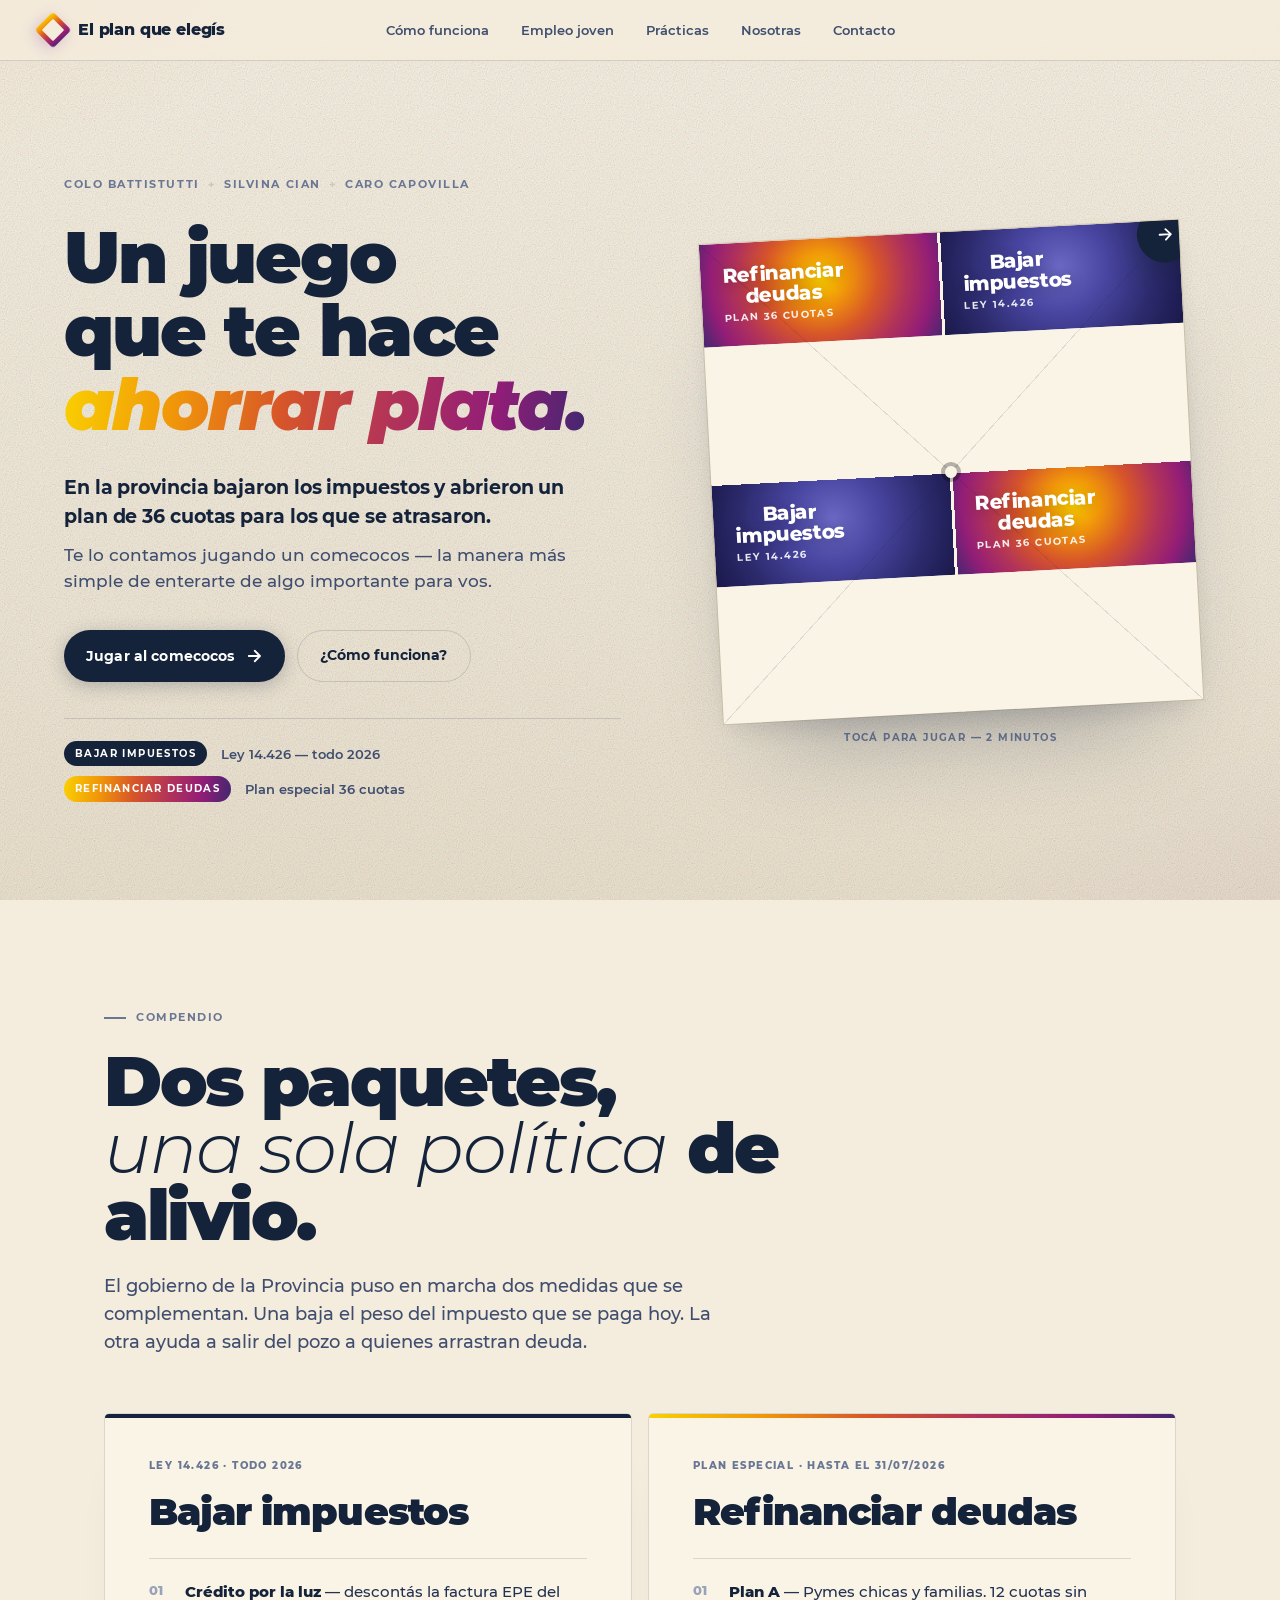
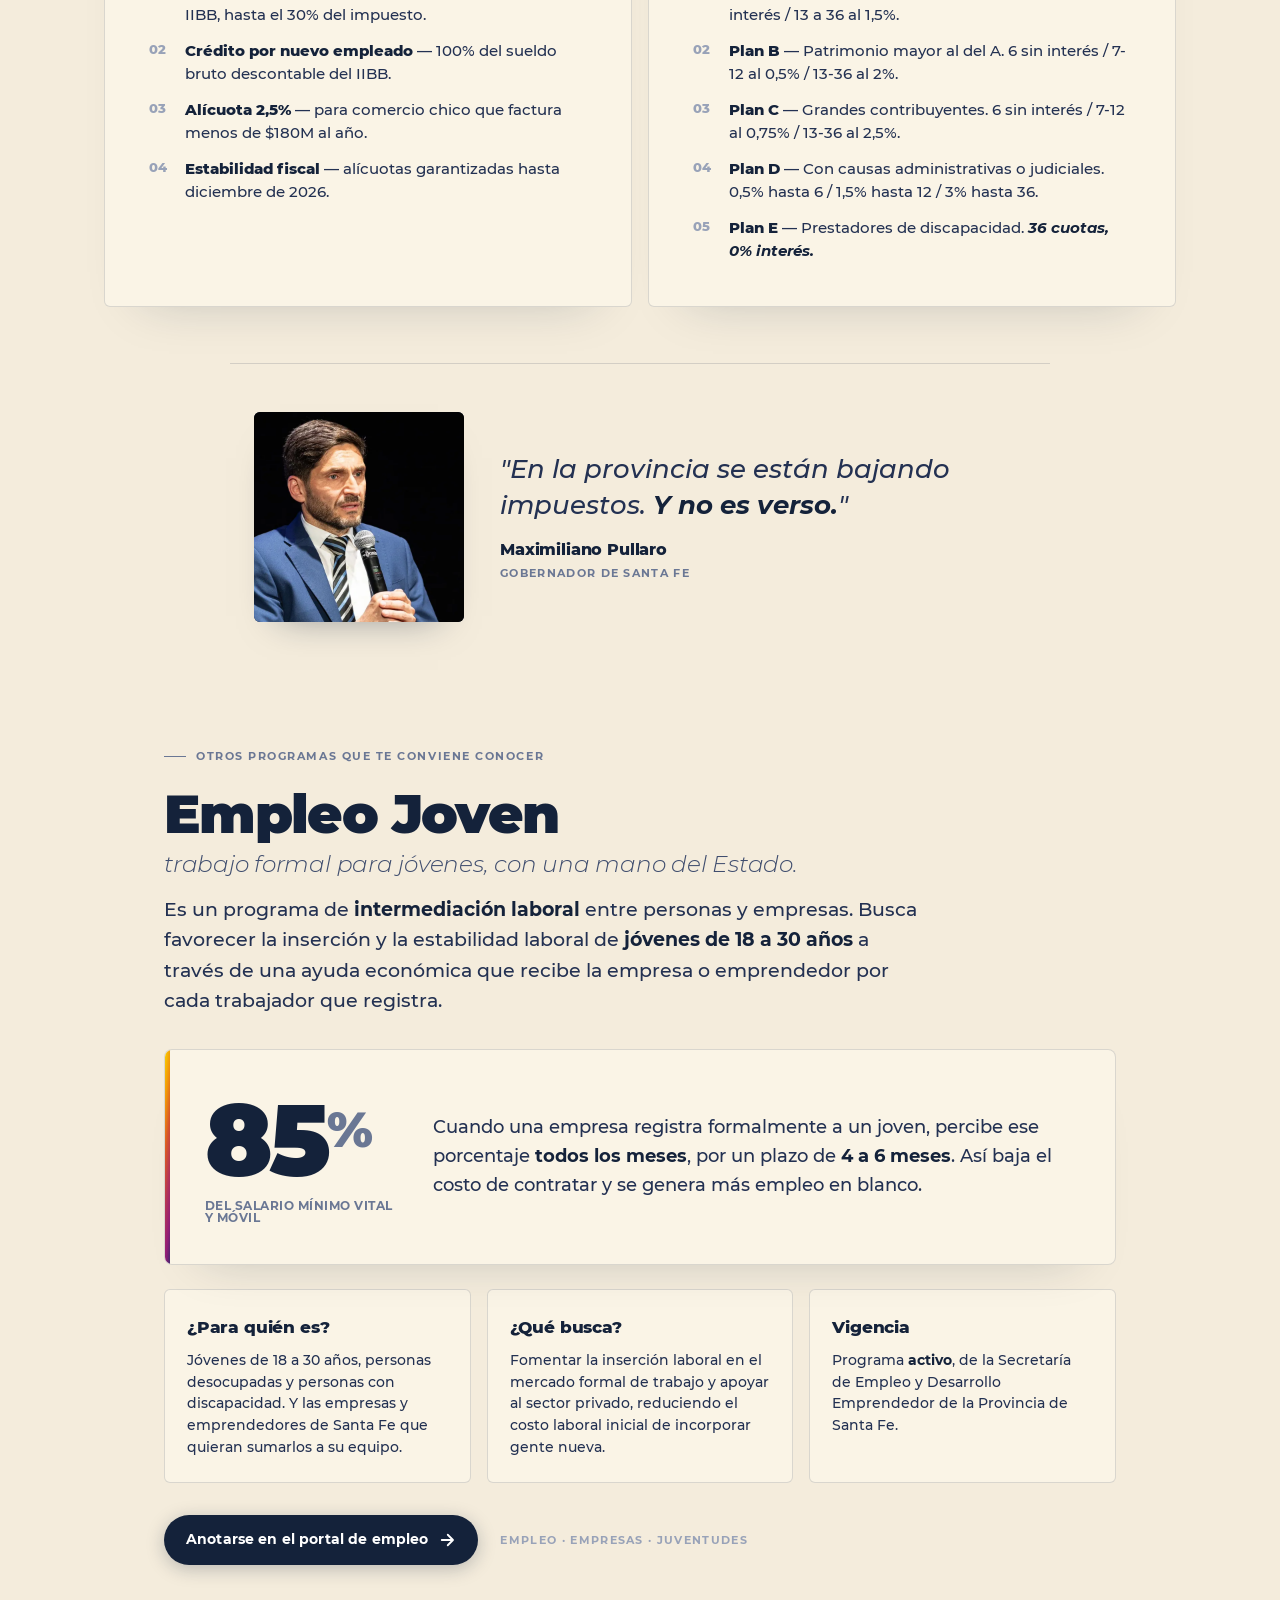
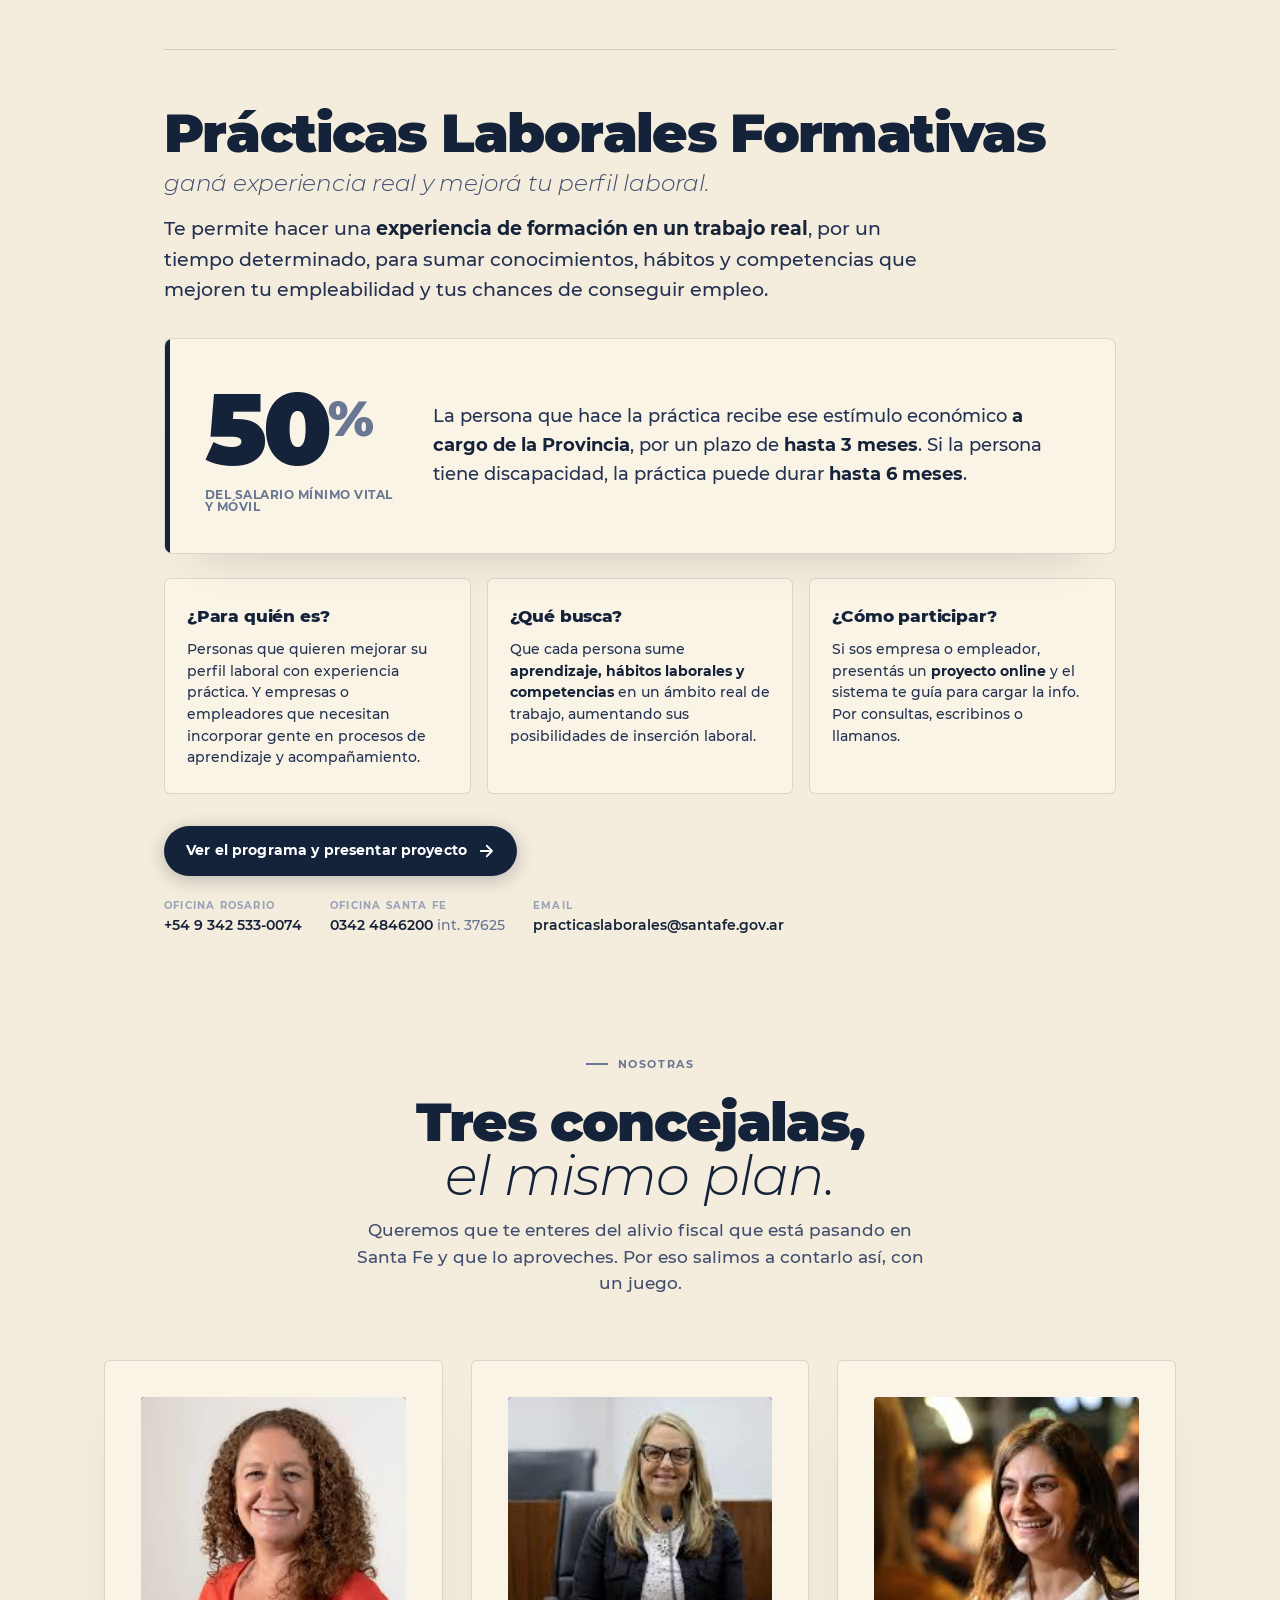
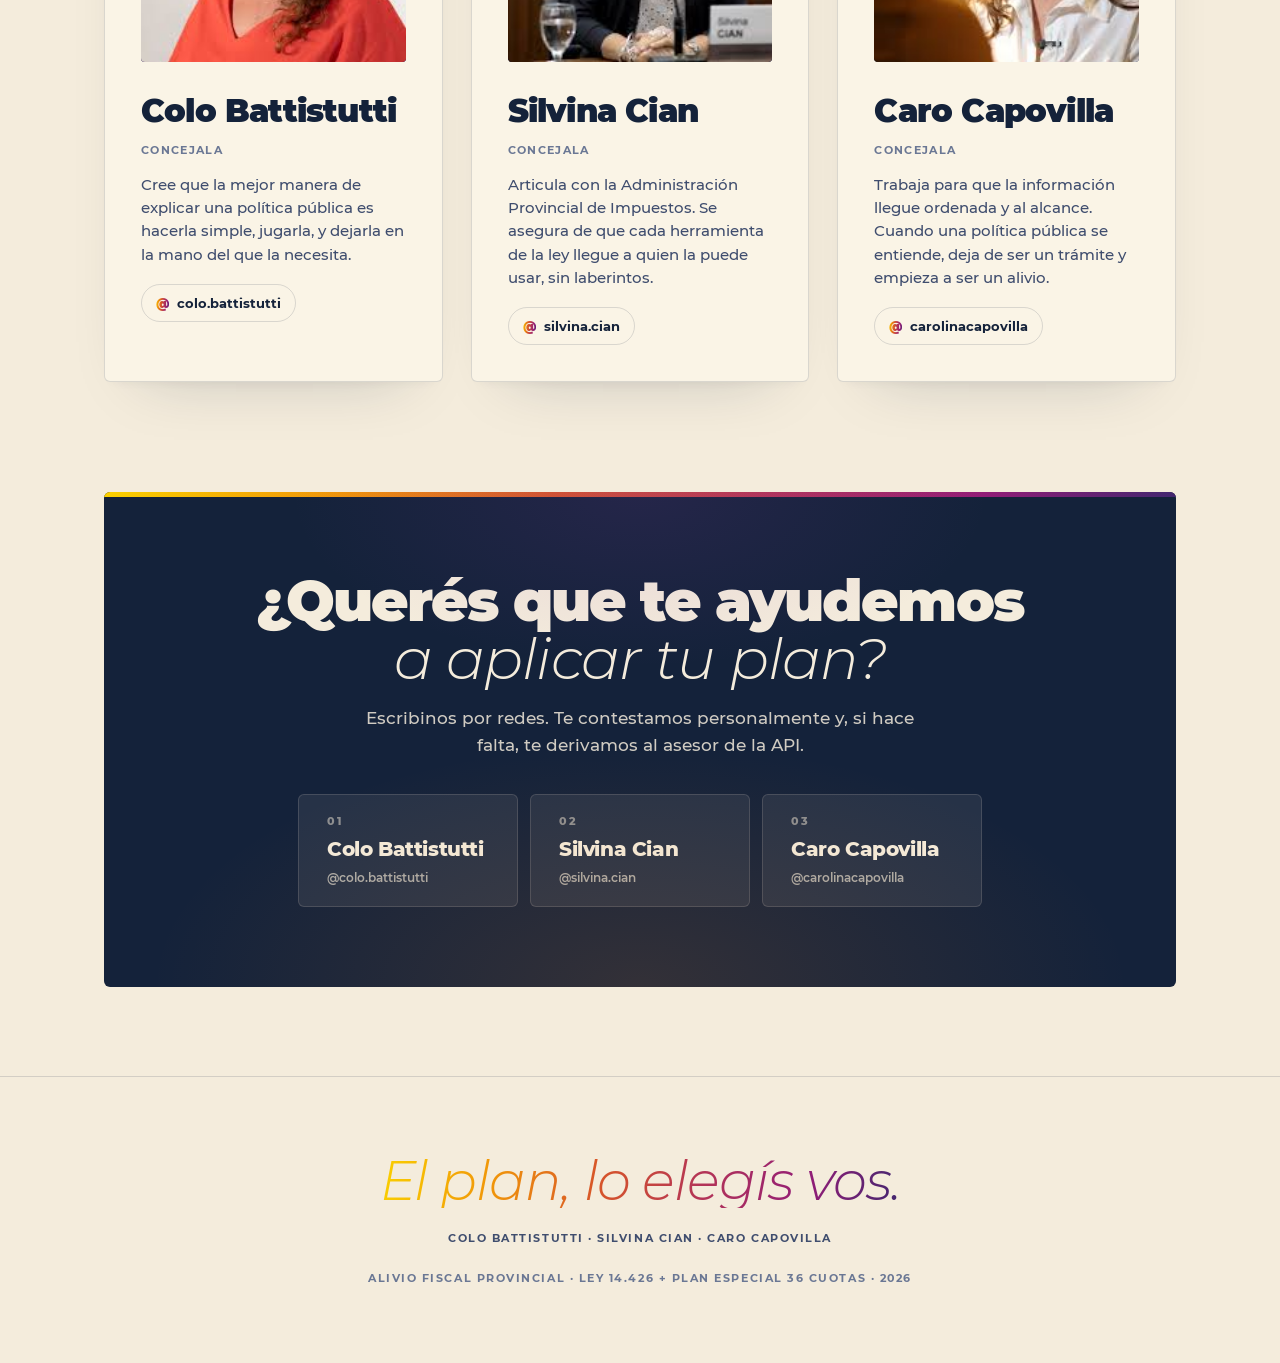
==== commit e3a4ebaf: "Corrige enlaces de Instagram de las concejalas Actualiza usuarios correctos en secciones de equipo y" ====
--- a/index.html
+++ b/index.html
@@ -378,7 +378,7 @@
       <h3 class="person__name">Colo Battistutti</h3>
       <p class="person__role">Concejala</p>
       <p class="person__bio">Cree que la mejor manera de explicar una política pública es hacerla simple, jugarla, y dejarla en la mano del que la necesita.</p>
-      <a class="person__handle" href="https://instagram.com/colobattistutti" target="_blank" rel="noopener">colobattistutti</a>
+      <a class="person__handle" href="https://www.instagram.com/colo.battistutti/" target="_blank" rel="noopener">colo.battistutti</a>
     </article>
 
     <article class="person">
@@ -388,7 +388,7 @@
       <h3 class="person__name">Silvina Cian</h3>
       <p class="person__role">Concejala</p>
       <p class="person__bio">Articula con la Administración Provincial de Impuestos. Se asegura de que cada herramienta de la ley llegue a quien la puede usar, sin laberintos.</p>
-      <a class="person__handle" href="https://instagram.com/silvinacian" target="_blank" rel="noopener">silvinacian</a>
+      <a class="person__handle" href="https://www.instagram.com/silvina.cian/" target="_blank" rel="noopener">silvina.cian</a>
     </article>
 
     <article class="person">
@@ -398,7 +398,7 @@
       <h3 class="person__name">Caro Capovilla</h3>
       <p class="person__role">Concejala</p>
       <p class="person__bio">Trabaja para que la información llegue ordenada y al alcance. Cuando una política pública se entiende, deja de ser un trámite y empieza a ser un alivio.</p>
-      <a class="person__handle" href="https://instagram.com/carocapovilla" target="_blank" rel="noopener">carocapovilla</a>
+      <a class="person__handle" href="https://www.instagram.com/carolinacapovilla/" target="_blank" rel="noopener">carolinacapovilla</a>
     </article>
   </div>
 </section>
@@ -409,20 +409,20 @@
     <h2 id="contact-title">¿Querés que te ayudemos<br/><em>a aplicar tu plan?</em></h2>
     <p class="contact__lead">Escribinos por redes. Te contestamos personalmente y, si hace falta, te derivamos al asesor de la API.</p>
     <div class="contact__handles">
-      <a class="handle" href="https://instagram.com/colobattistutti" target="_blank" rel="noopener">
+      <a class="handle" href="https://www.instagram.com/colo.battistutti/" target="_blank" rel="noopener">
         <span class="handle__num">01</span>
         <span class="handle__name">Colo Battistutti</span>
-        <span class="handle__user">@colobattistutti</span>
+        <span class="handle__user">@colo.battistutti</span>
       </a>
-      <a class="handle" href="https://instagram.com/silvinacian" target="_blank" rel="noopener">
+      <a class="handle" href="https://www.instagram.com/silvina.cian/" target="_blank" rel="noopener">
         <span class="handle__num">02</span>
         <span class="handle__name">Silvina Cian</span>
-        <span class="handle__user">@silvinacian</span>
+        <span class="handle__user">@silvina.cian</span>
       </a>
-      <a class="handle" href="https://instagram.com/carocapovilla" target="_blank" rel="noopener">
+      <a class="handle" href="https://www.instagram.com/carolinacapovilla/" target="_blank" rel="noopener">
         <span class="handle__num">03</span>
         <span class="handle__name">Caro Capovilla</span>
-        <span class="handle__user">@carocapovilla</span>
+        <span class="handle__user">@carolinacapovilla</span>
       </a>
     </div>
   </div>
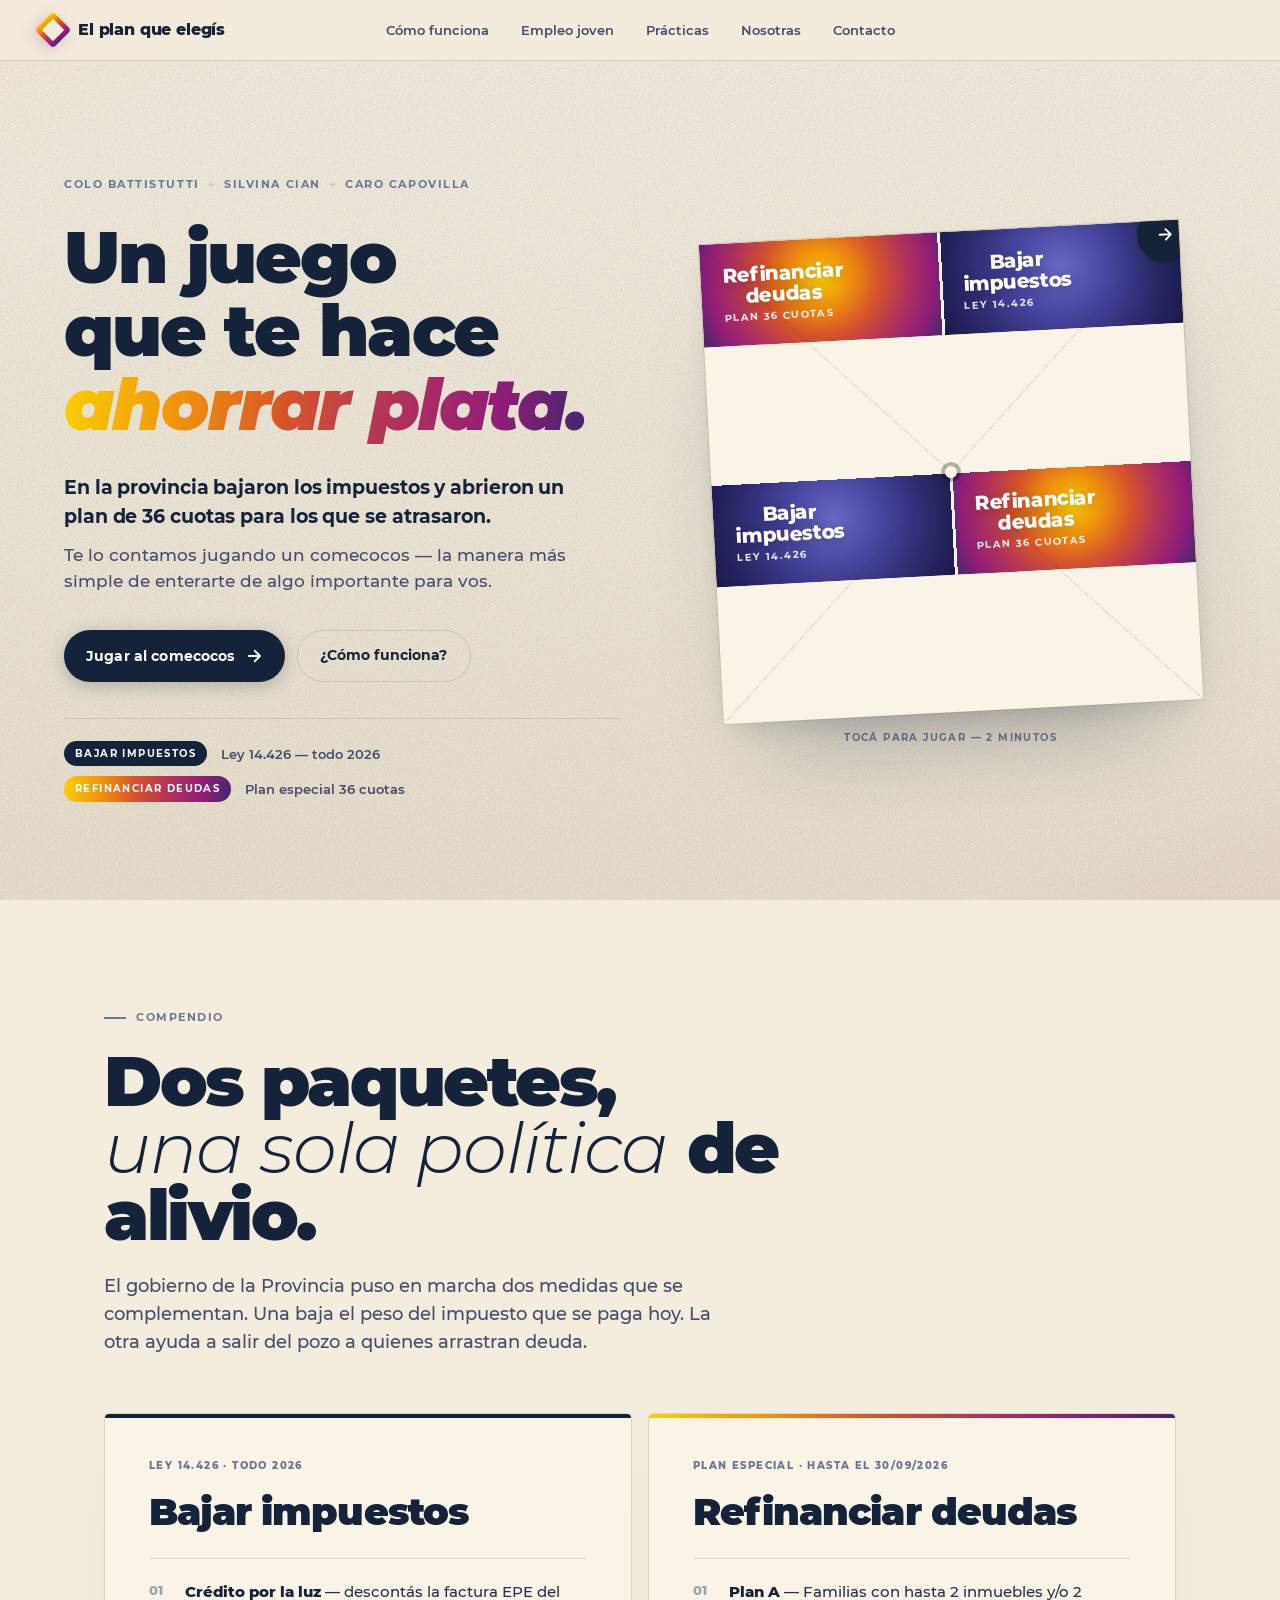
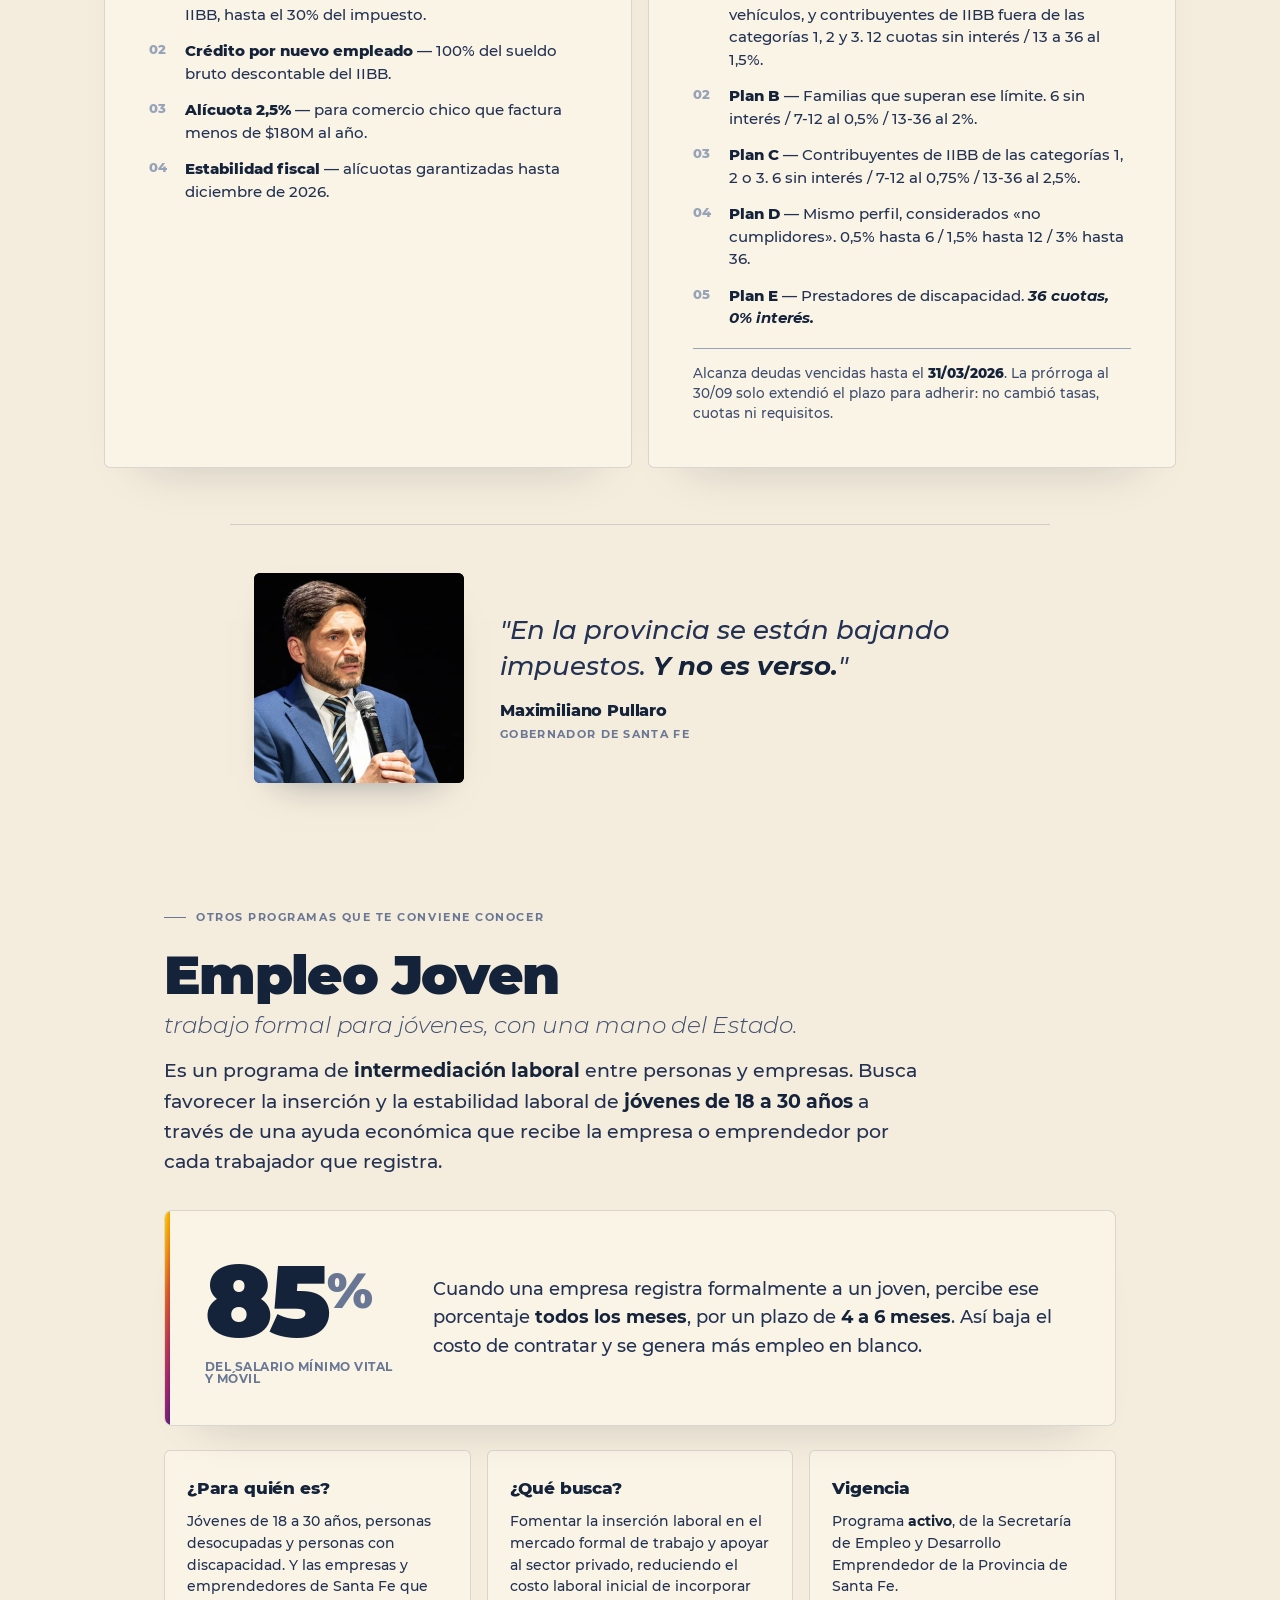
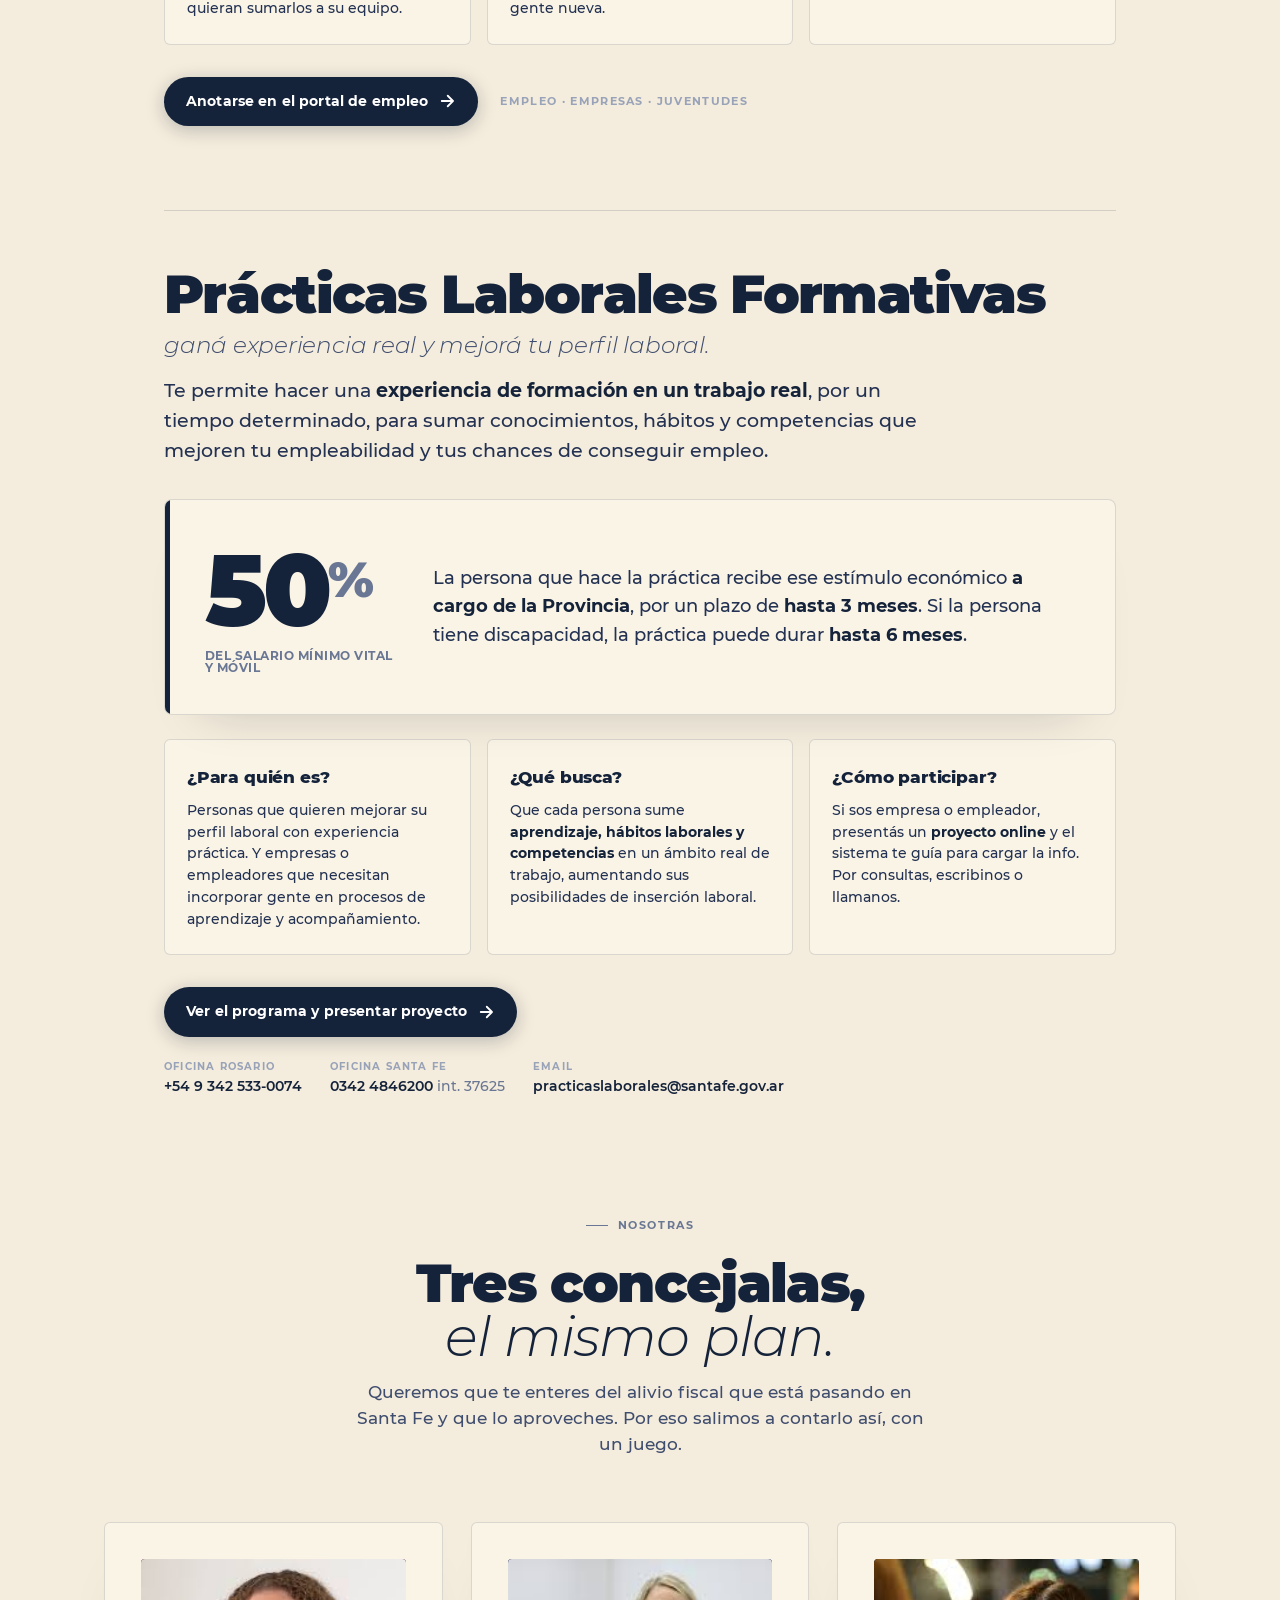
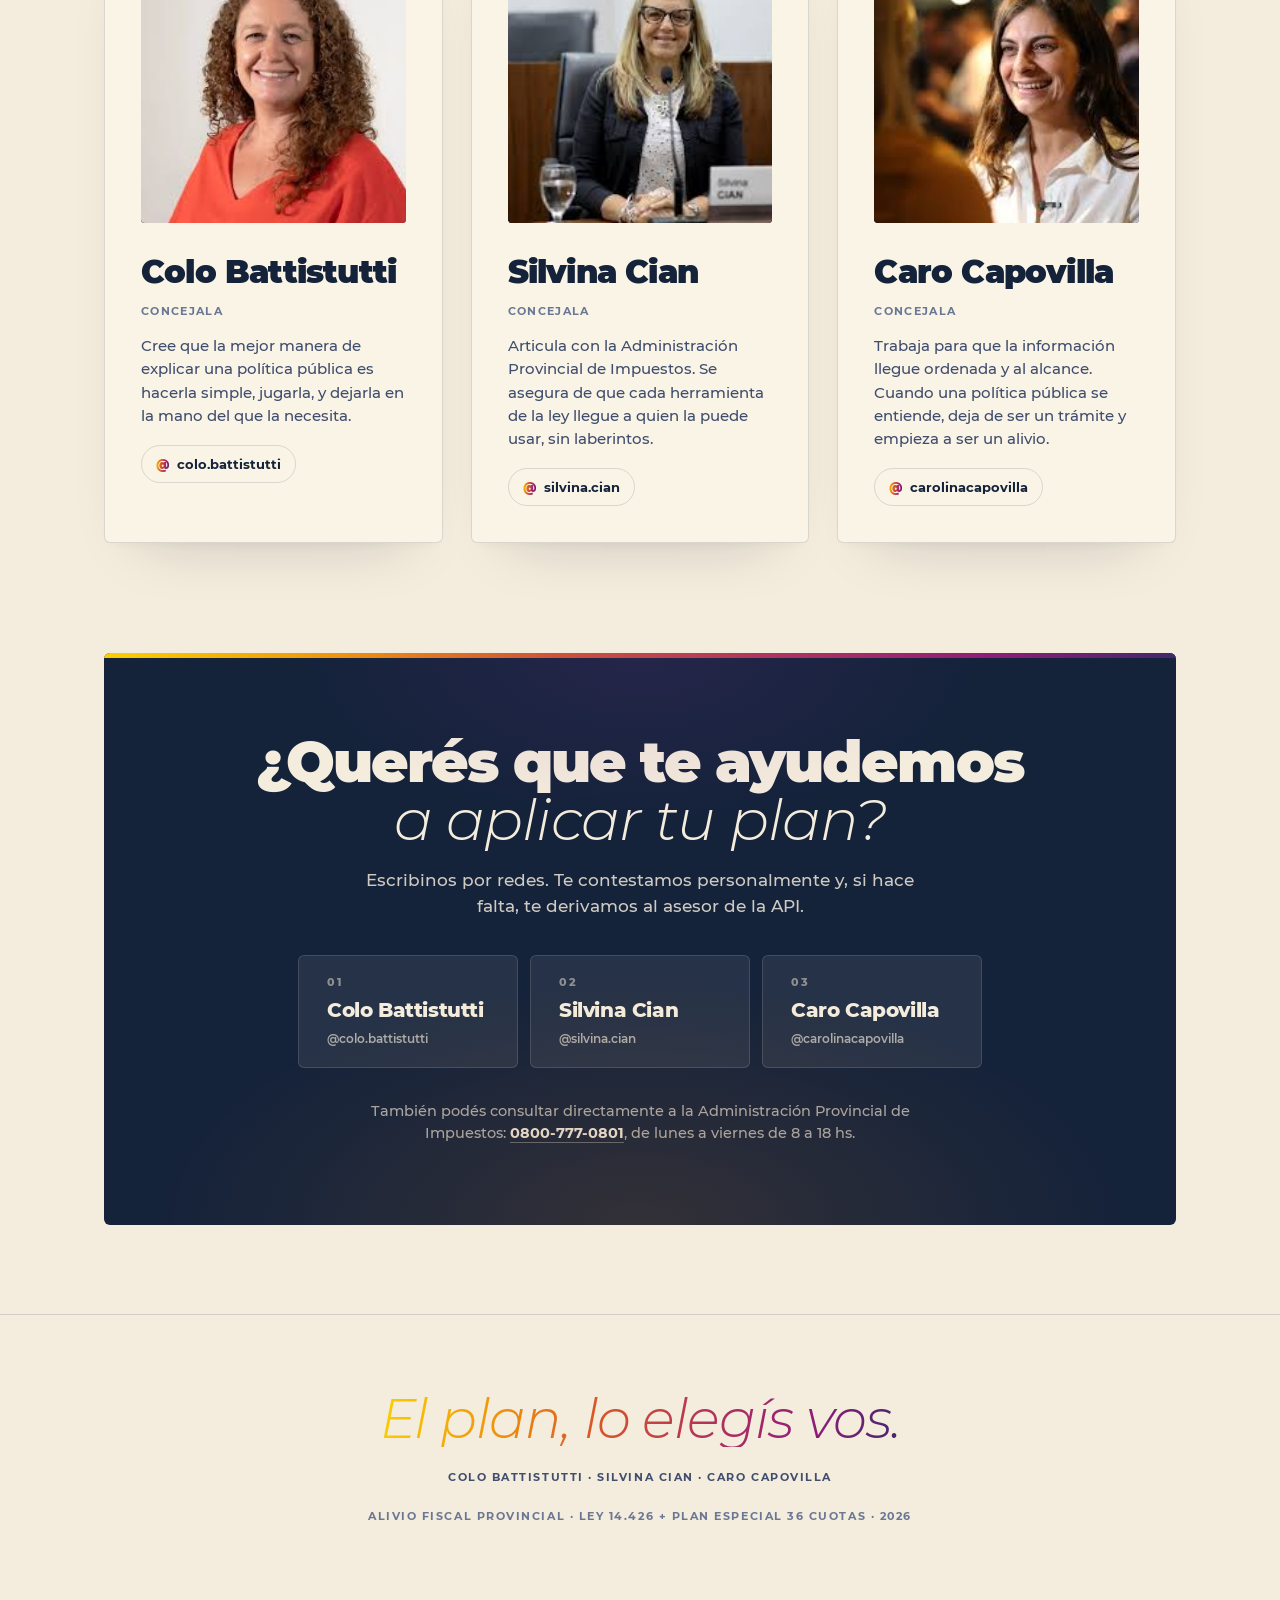
==== commit 3ae0681f: "copy: actualizar contenido con las respuestas tecnicas de API (agosto 2026) Correcciones sobre el do" ====
--- a/index.html
+++ b/index.html
@@ -23,7 +23,7 @@
 <meta name="twitter:description" content="El alivio fiscal de Santa Fe, explicado jugando un comecocos. En 2 minutos." />
 <meta name="twitter:image" content="https://el-plan-que-elegis.vercel.app/img/og-preview.png" />
 
-<link rel="stylesheet" href="./styles.css?v=33" />
+<link rel="stylesheet" href="./styles.css?v=34" />
 <link rel="icon" href="./favicon.svg" type="image/svg+xml">
 </head>
 <body>
@@ -240,15 +240,16 @@
       </article>
 
       <article class="info-card info-card--orange">
-        <span class="info-card__tag">Plan especial · Hasta el 31/07/2026</span>
+        <span class="info-card__tag">Plan especial · Hasta el 30/09/2026</span>
         <h3>Refinanciar deudas</h3>
         <ul>
-          <li><strong>Plan A</strong> — Pymes chicas y familias. 12 cuotas sin interés / 13 a 36 al 1,5%.</li>
-          <li><strong>Plan B</strong> — Patrimonio mayor al del A. 6 sin interés / 7-12 al 0,5% / 13-36 al 2%.</li>
-          <li><strong>Plan C</strong> — Grandes contribuyentes. 6 sin interés / 7-12 al 0,75% / 13-36 al 2,5%.</li>
-          <li><strong>Plan D</strong> — Con causas administrativas o judiciales. 0,5% hasta 6 / 1,5% hasta 12 / 3% hasta 36.</li>
+          <li><strong>Plan A</strong> — Familias con hasta 2 inmuebles y/o 2 vehículos, y contribuyentes de IIBB fuera de las categorías 1, 2 y 3. 12 cuotas sin interés / 13 a 36 al 1,5%.</li>
+          <li><strong>Plan B</strong> — Familias que superan ese límite. 6 sin interés / 7-12 al 0,5% / 13-36 al 2%.</li>
+          <li><strong>Plan C</strong> — Contribuyentes de IIBB de las categorías 1, 2 o 3. 6 sin interés / 7-12 al 0,75% / 13-36 al 2,5%.</li>
+          <li><strong>Plan D</strong> — Mismo perfil, considerados «no cumplidores». 0,5% hasta 6 / 1,5% hasta 12 / 3% hasta 36.</li>
           <li><strong>Plan E</strong> — Prestadores de discapacidad. <em>36 cuotas, 0% interés.</em></li>
         </ul>
+        <p class="info-card__note">Alcanza deudas vencidas hasta el <strong>31/03/2026</strong>. La prórroga al 30/09 solo extendió el plazo para adherir: no cambió tasas, cuotas ni requisitos.</p>
       </article>
     </div>
 
@@ -425,6 +426,10 @@
         <span class="handle__user">@carolinacapovilla</span>
       </a>
     </div>
+    <p class="contact__official">
+      También podés consultar directamente a la Administración Provincial de Impuestos:
+      <a href="tel:08007770801"><strong>0800-777-0801</strong></a>, de lunes a viernes de 8 a 18 hs.
+    </p>
   </div>
 </section>
 
@@ -438,7 +443,7 @@
   </div>
 </footer>
 
-<script src="./data.js?v=33"></script>
-<script src="./script.js?v=33"></script>
+<script src="./data.js?v=34"></script>
+<script src="./script.js?v=34"></script>
 </body>
 </html>
--- a/styles.css
+++ b/styles.css
@@ -1606,6 +1606,17 @@
 .info-card li strong { color: var(--ink); font-weight: 800; }
 .info-card li em { font-family: var(--f-display); font-style: italic; font-weight: 600; color: var(--ink); }
 
+.info-card__note {
+  margin: 18px 0 0;
+  padding-top: 14px;
+  border-top: 1px solid var(--ink-5);
+  font-size: 13.5px;
+  font-weight: 500;
+  line-height: 1.5;
+  color: var(--ink-3);
+}
+.info-card__note strong { color: var(--ink); font-weight: 800; }
+
 .info__cite {
   text-align: center;
   font-family: var(--f-italic);
@@ -2038,6 +2049,17 @@
   justify-content: center;
   flex-wrap: wrap;
 }
+.contact__official {
+  position: relative;
+  margin: 32px auto 0;
+  max-width: 580px;
+  font-size: 14.5px;
+  line-height: 1.55;
+  font-weight: 500;
+  color: rgba(244, 236, 220, .66);
+}
+.contact__official a { color: rgba(244, 236, 220, .92); text-decoration: none; border-bottom: 1px solid rgba(244, 236, 220, .32); }
+.contact__official a:hover { border-bottom-color: rgba(244, 236, 220, .8); }
 .handle {
   display: flex;
   flex-direction: column;
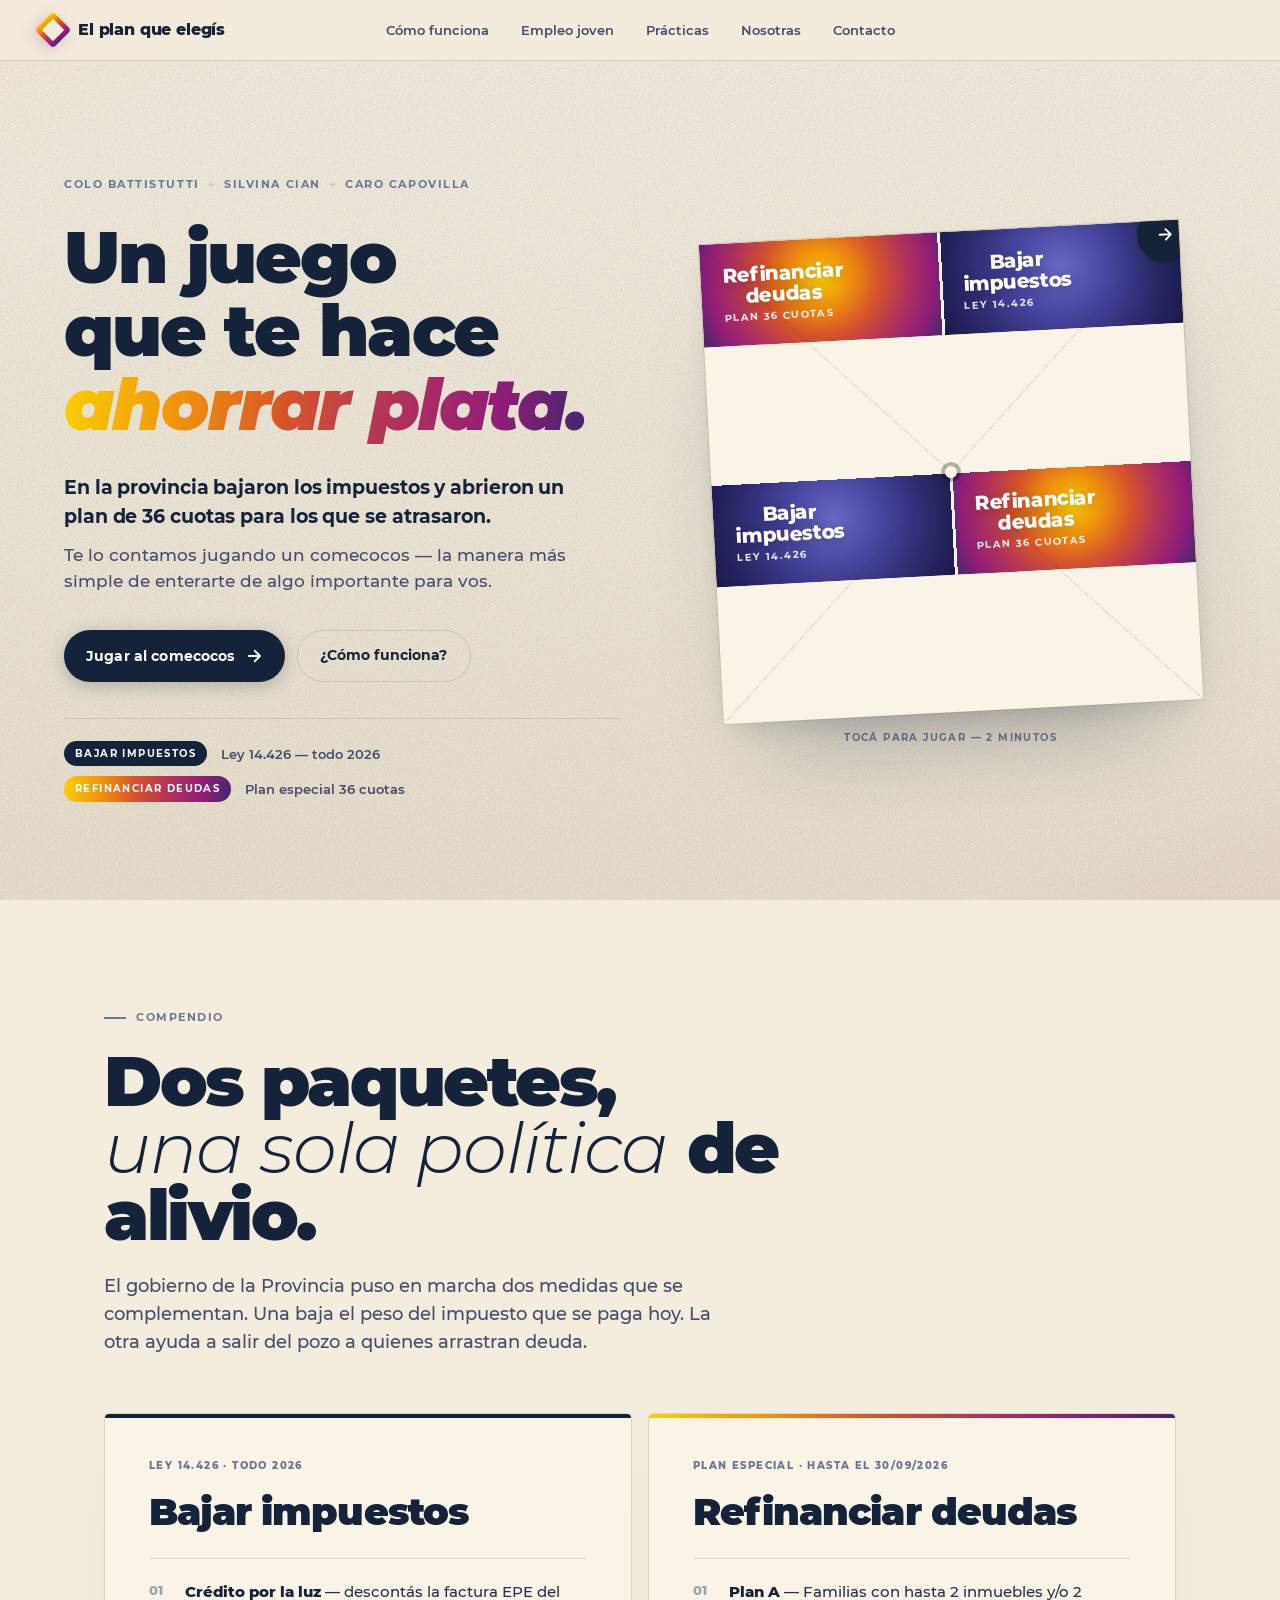
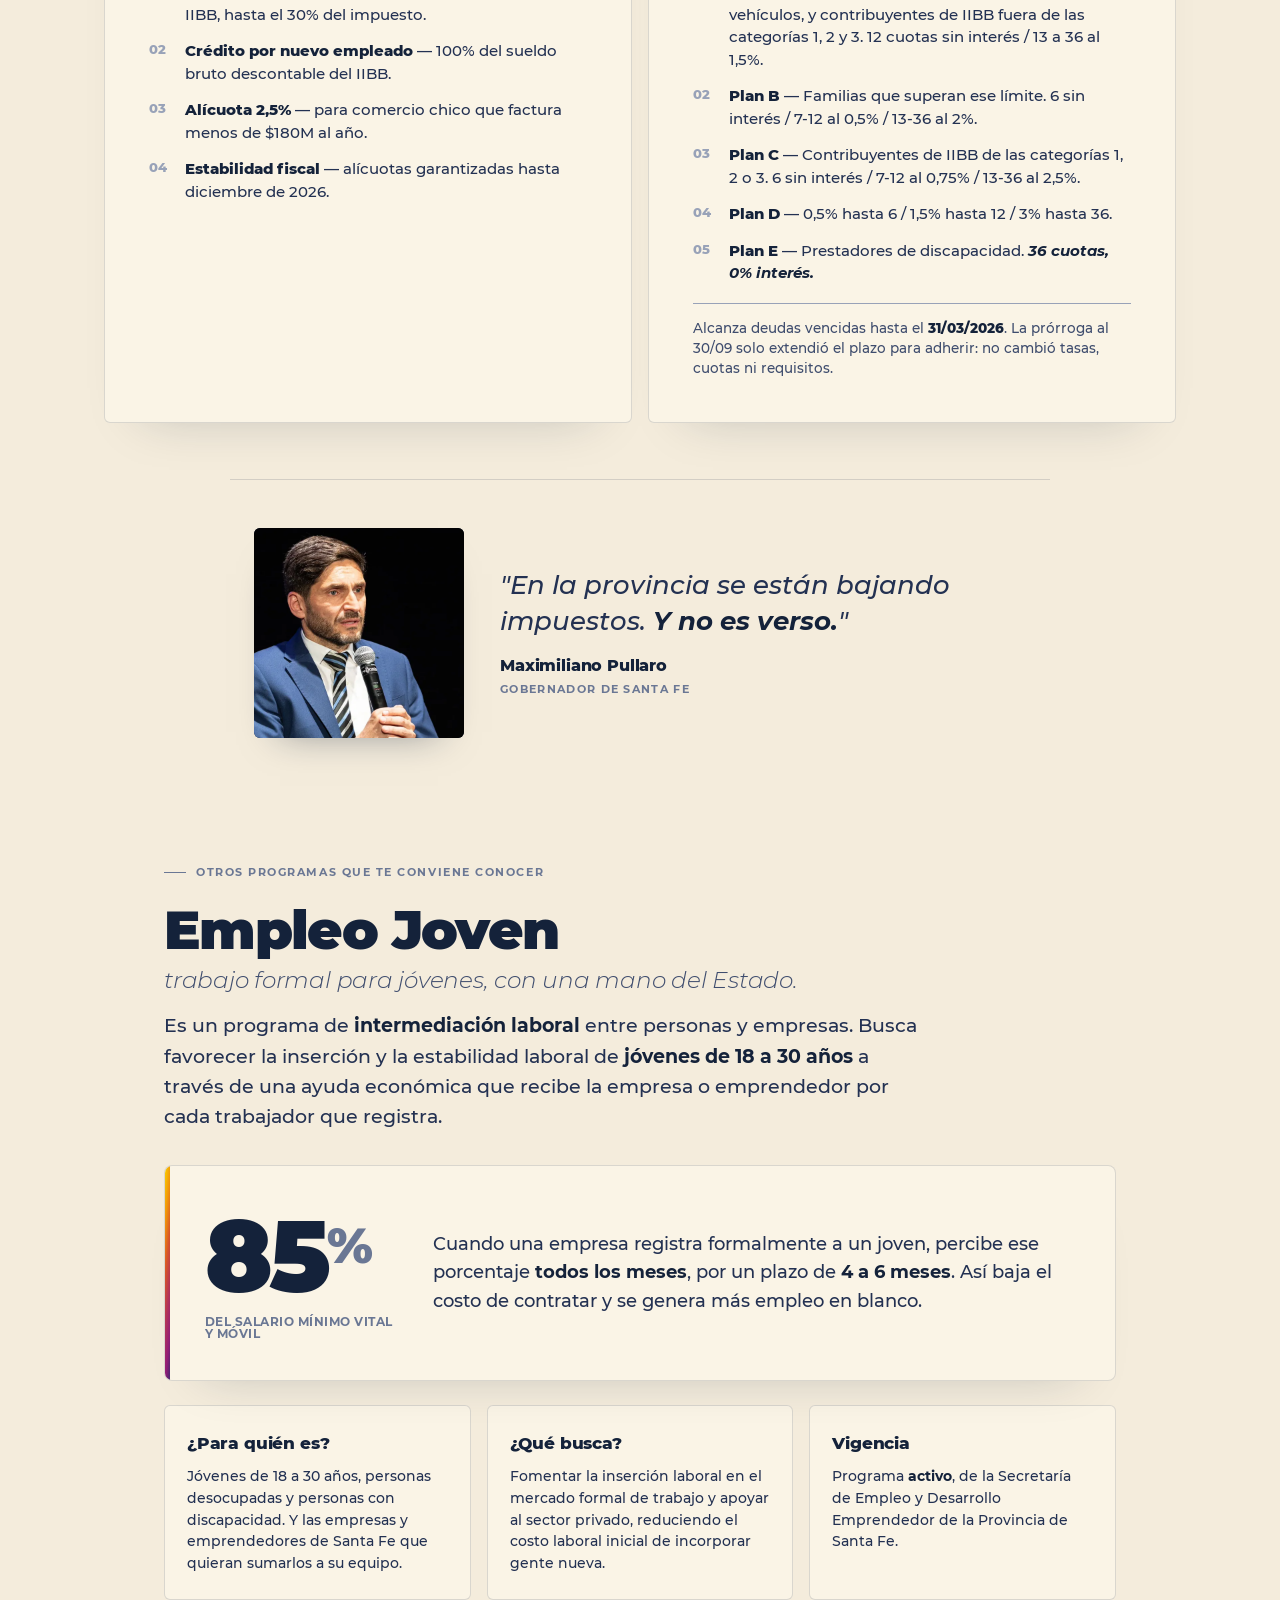
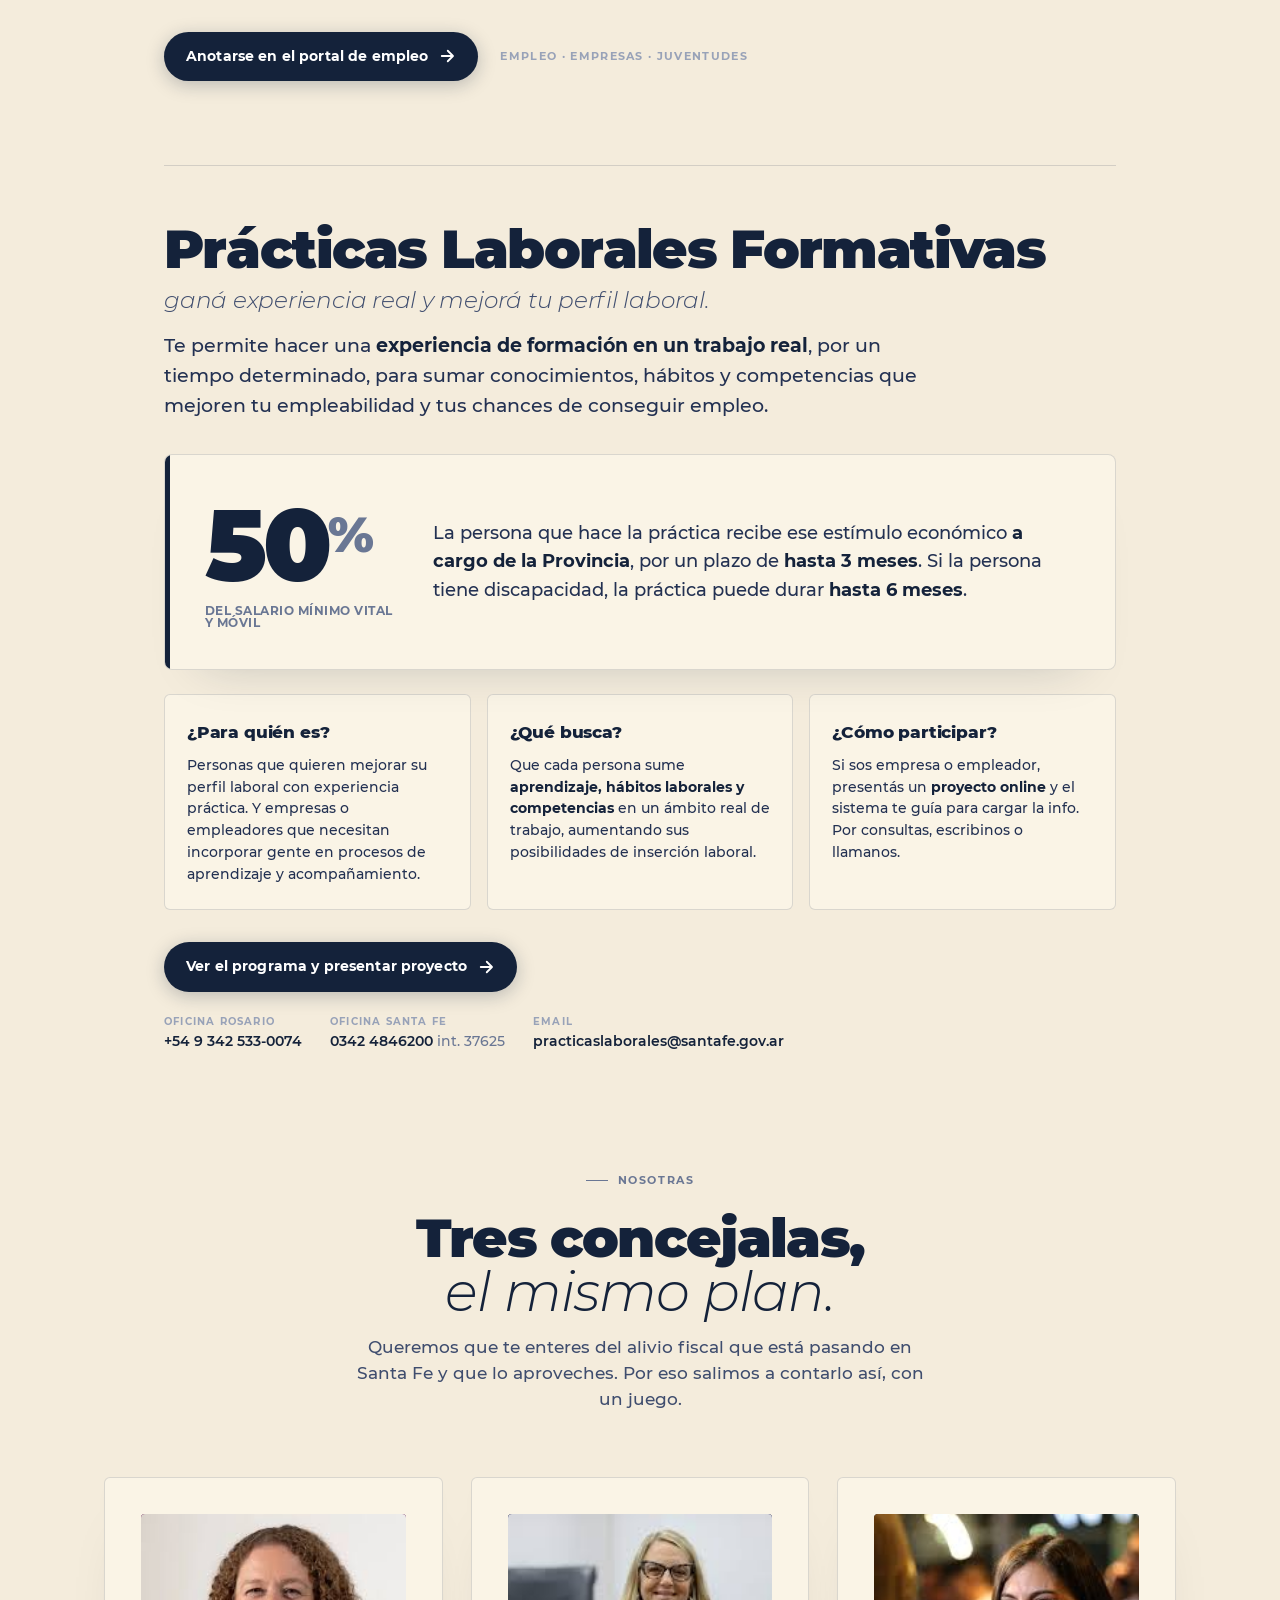
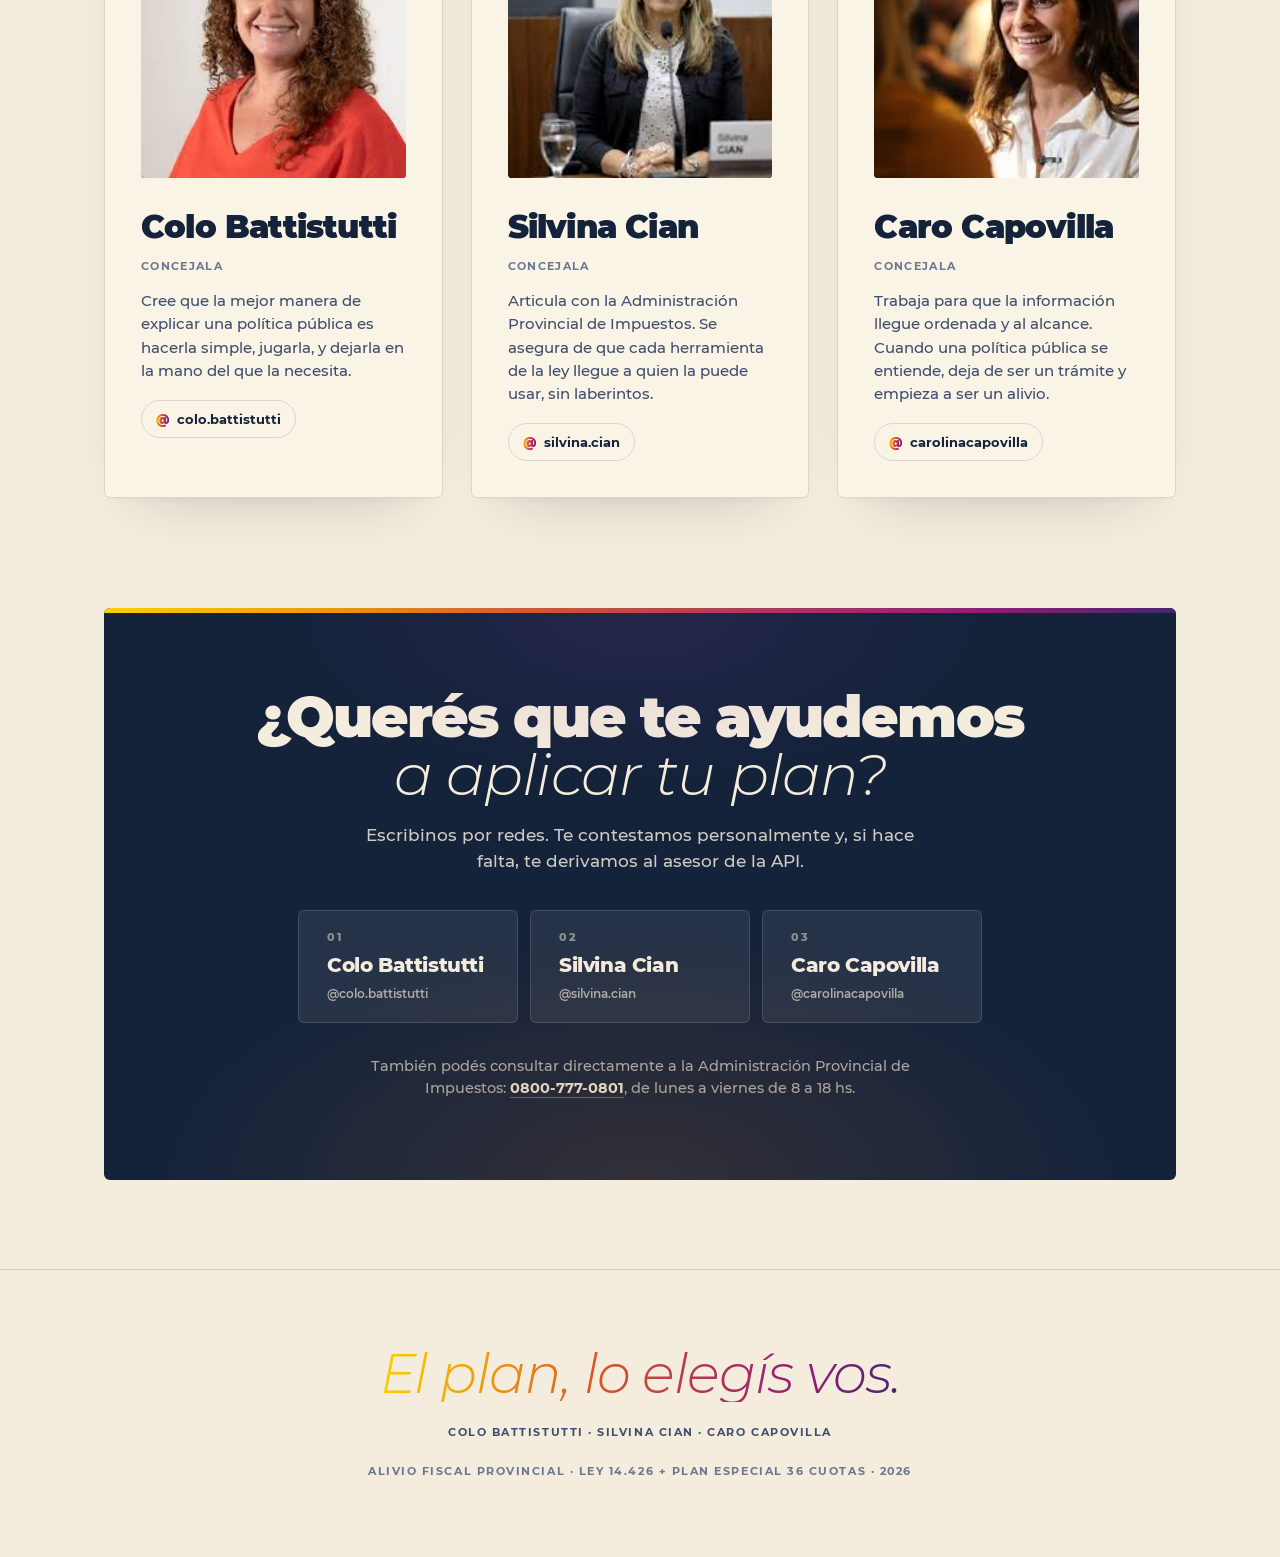
==== commit 8b33dd8c: "copy: no afirmar quien entra al Plan D (API no respondio esa pregunta) La pregunta 3.3 del documento" ====
--- a/index.html
+++ b/index.html
@@ -246,7 +246,7 @@
           <li><strong>Plan A</strong> — Familias con hasta 2 inmuebles y/o 2 vehículos, y contribuyentes de IIBB fuera de las categorías 1, 2 y 3. 12 cuotas sin interés / 13 a 36 al 1,5%.</li>
           <li><strong>Plan B</strong> — Familias que superan ese límite. 6 sin interés / 7-12 al 0,5% / 13-36 al 2%.</li>
           <li><strong>Plan C</strong> — Contribuyentes de IIBB de las categorías 1, 2 o 3. 6 sin interés / 7-12 al 0,75% / 13-36 al 2,5%.</li>
-          <li><strong>Plan D</strong> — Mismo perfil, considerados «no cumplidores». 0,5% hasta 6 / 1,5% hasta 12 / 3% hasta 36.</li>
+          <li><strong>Plan D</strong> — 0,5% hasta 6 / 1,5% hasta 12 / 3% hasta 36.</li>
           <li><strong>Plan E</strong> — Prestadores de discapacidad. <em>36 cuotas, 0% interés.</em></li>
         </ul>
         <p class="info-card__note">Alcanza deudas vencidas hasta el <strong>31/03/2026</strong>. La prórroga al 30/09 solo extendió el plazo para adherir: no cambió tasas, cuotas ni requisitos.</p>
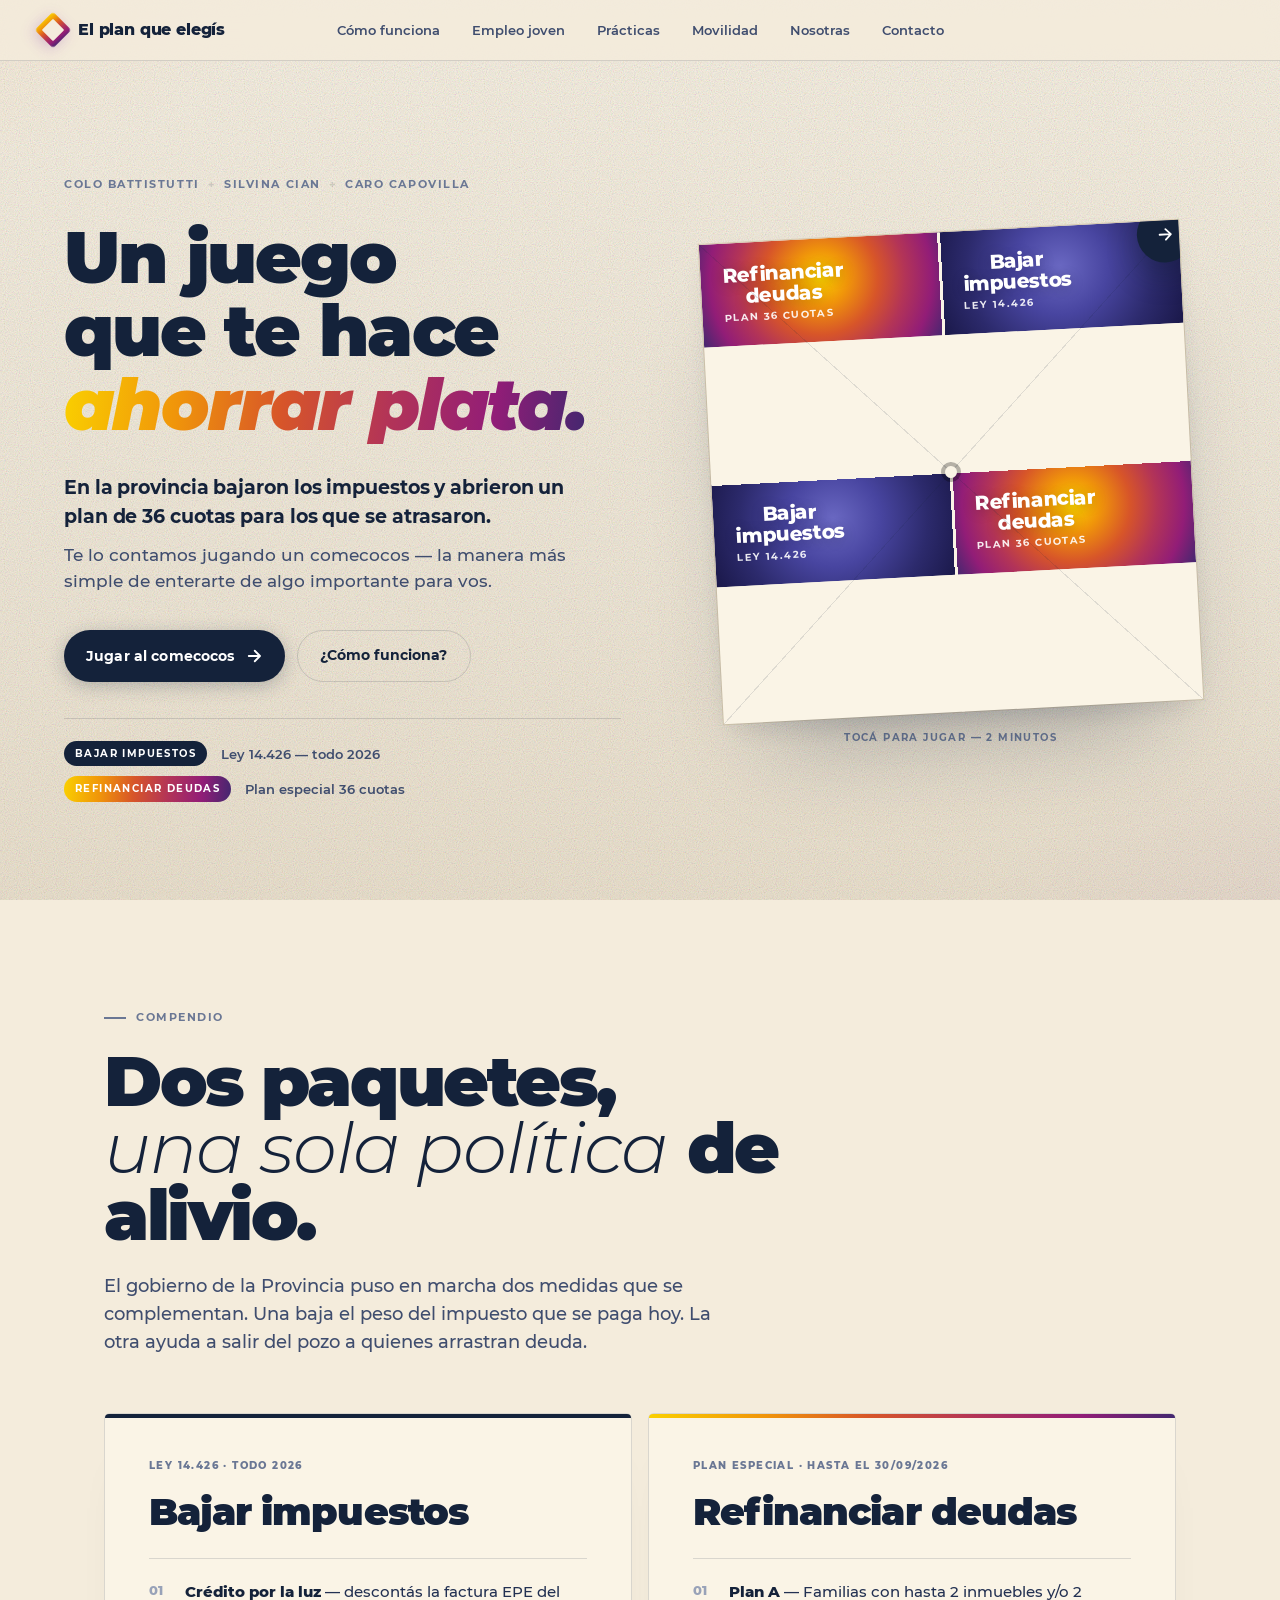
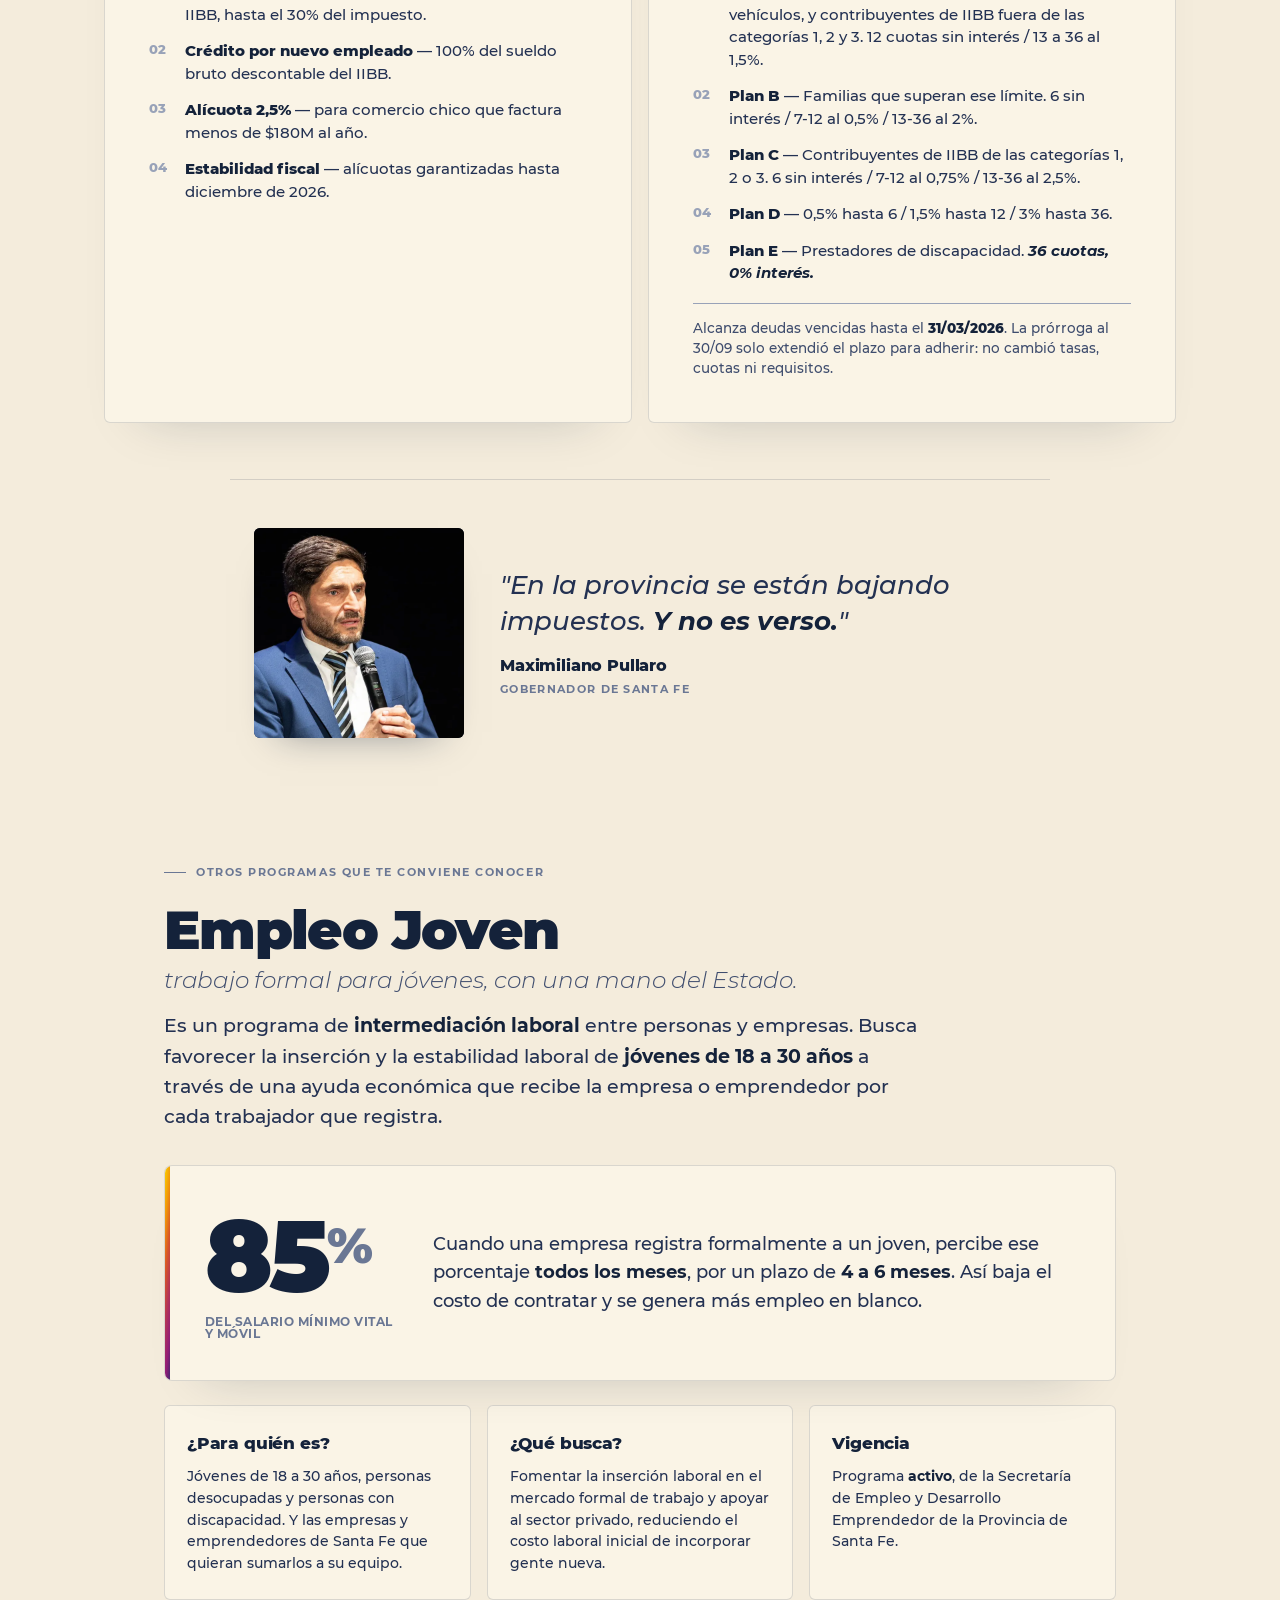
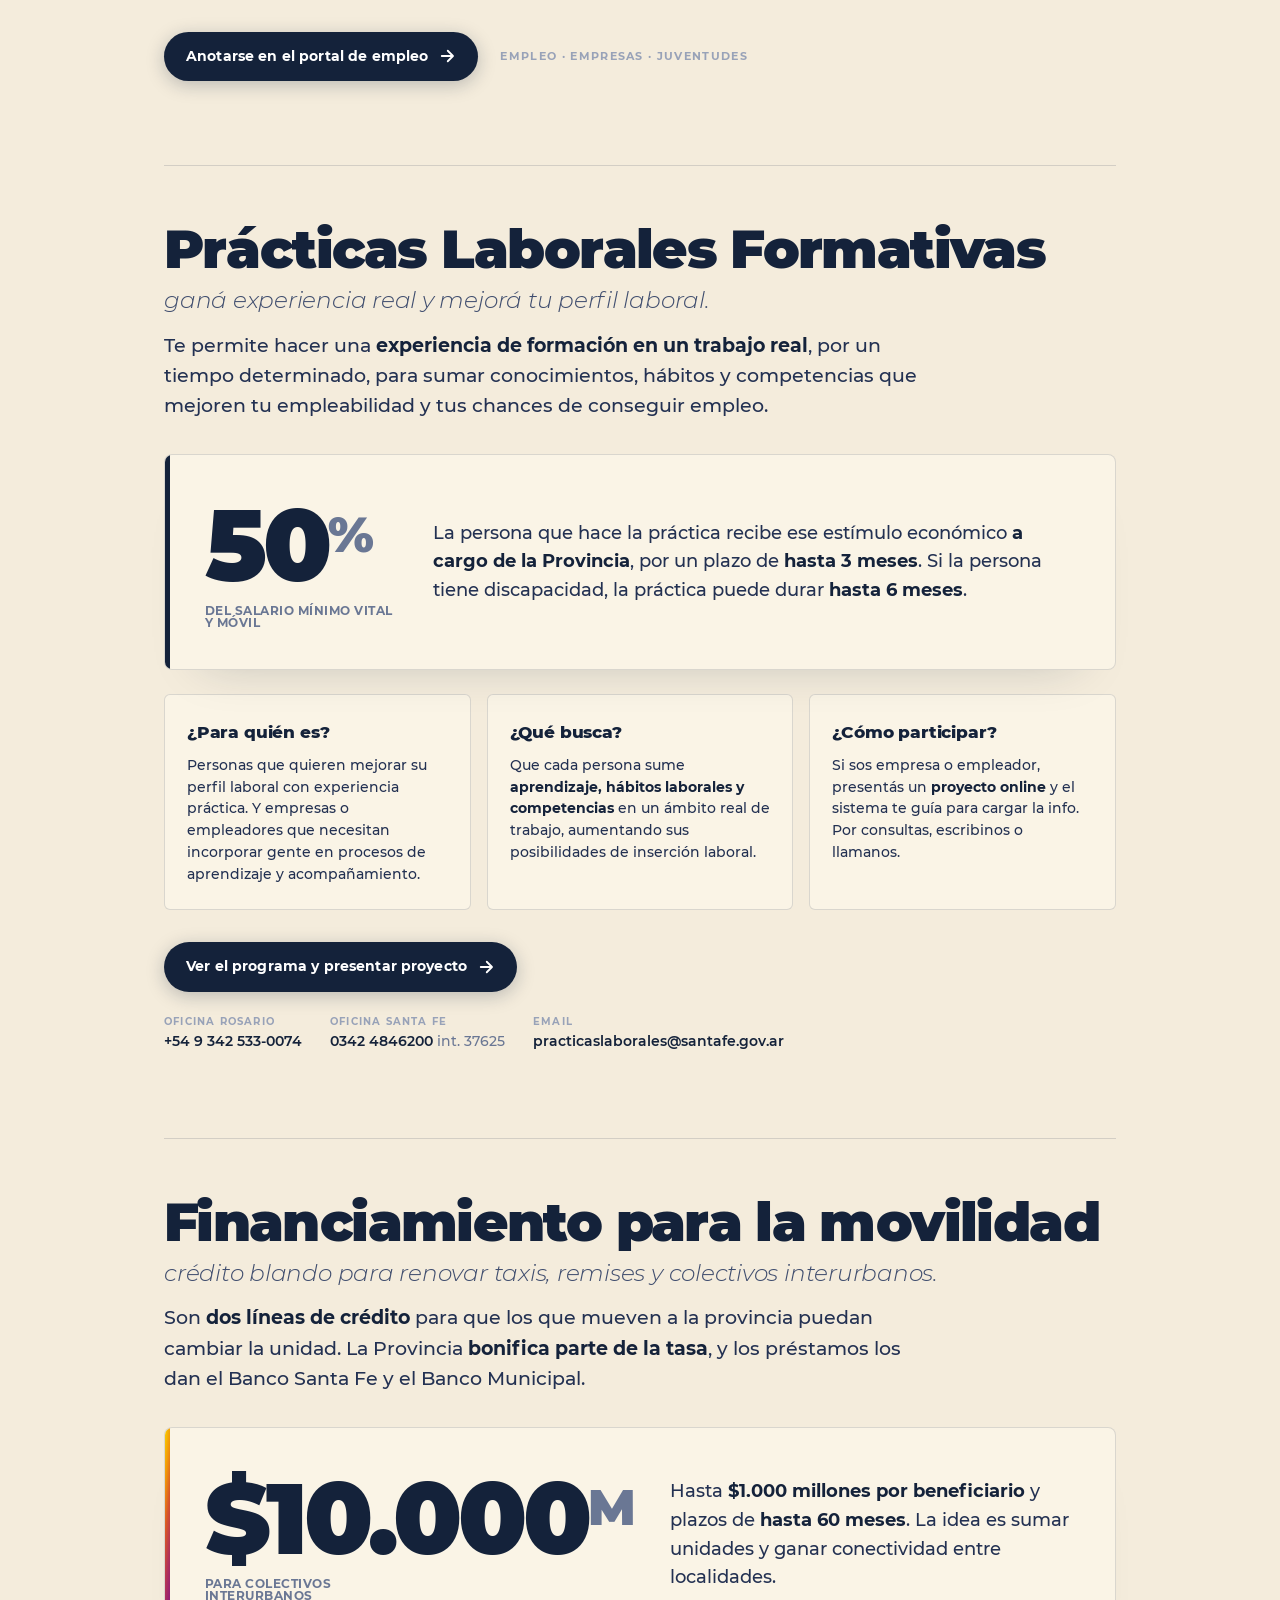
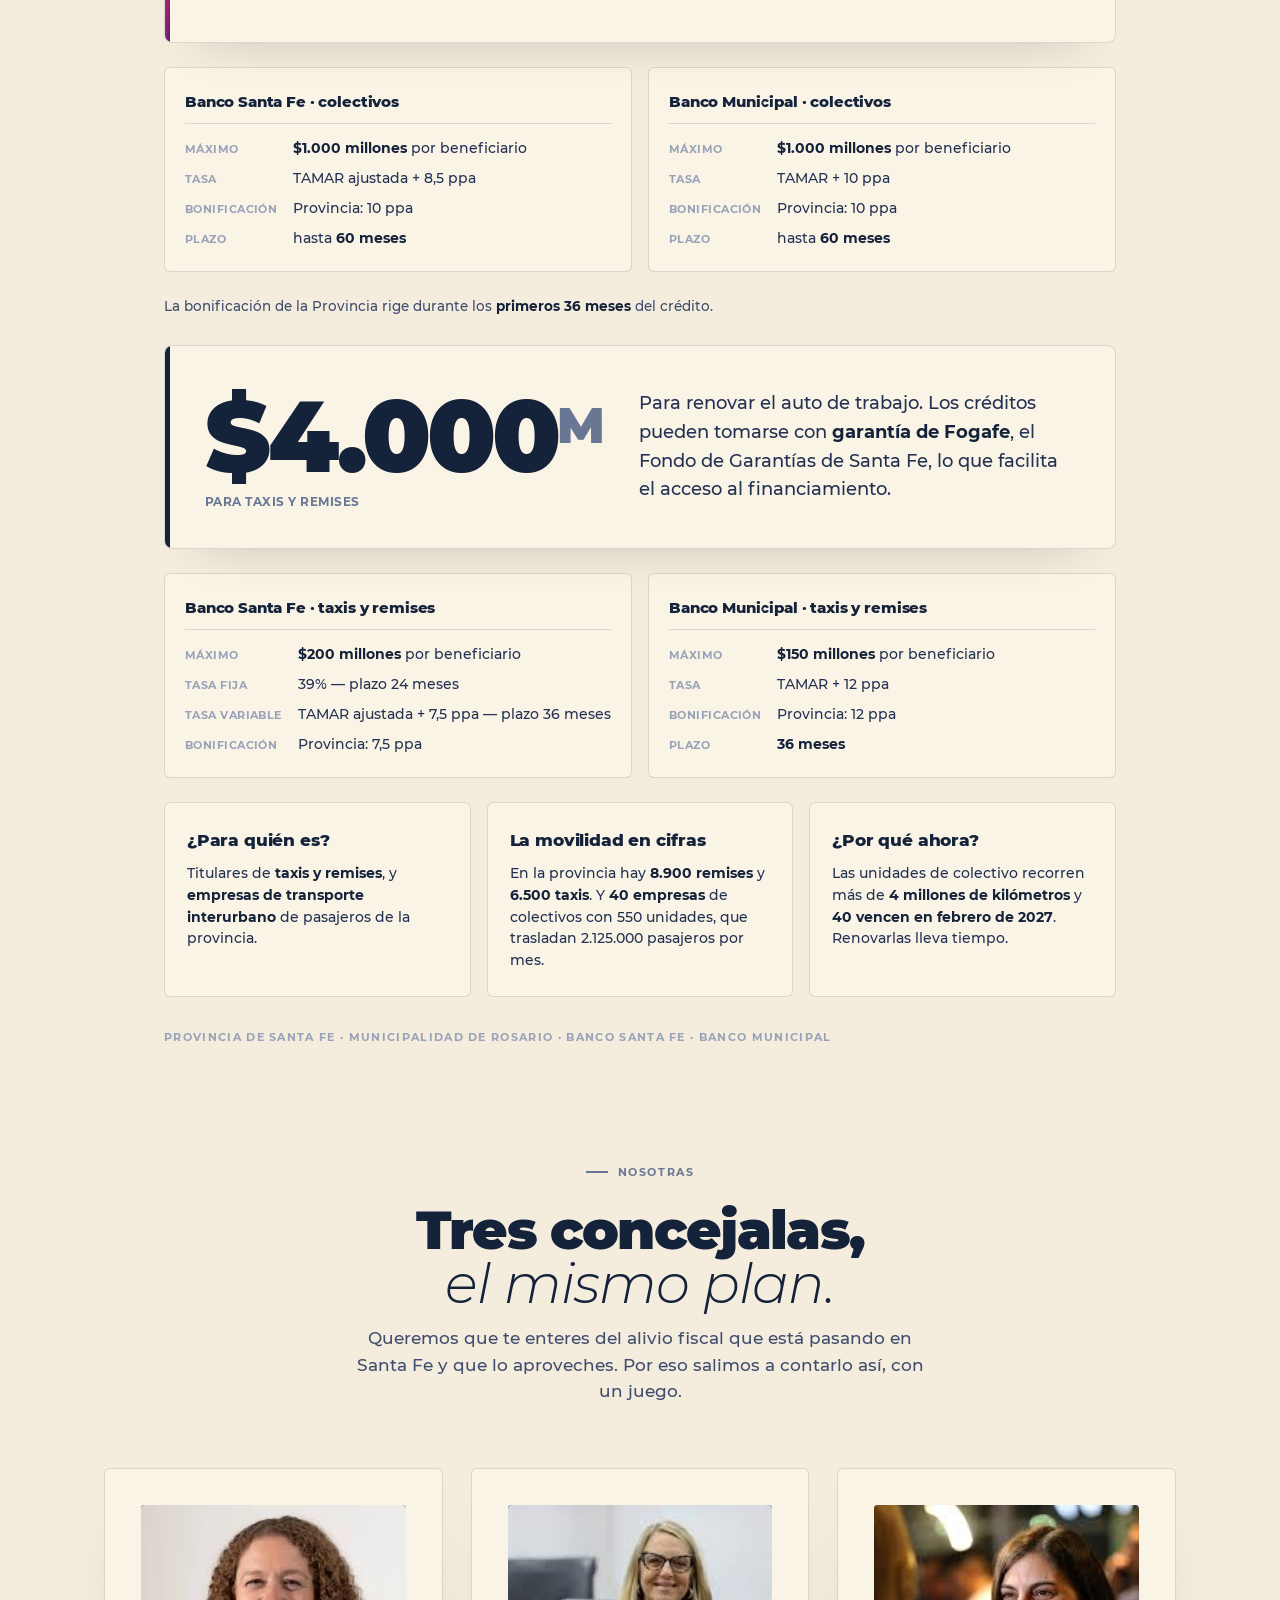
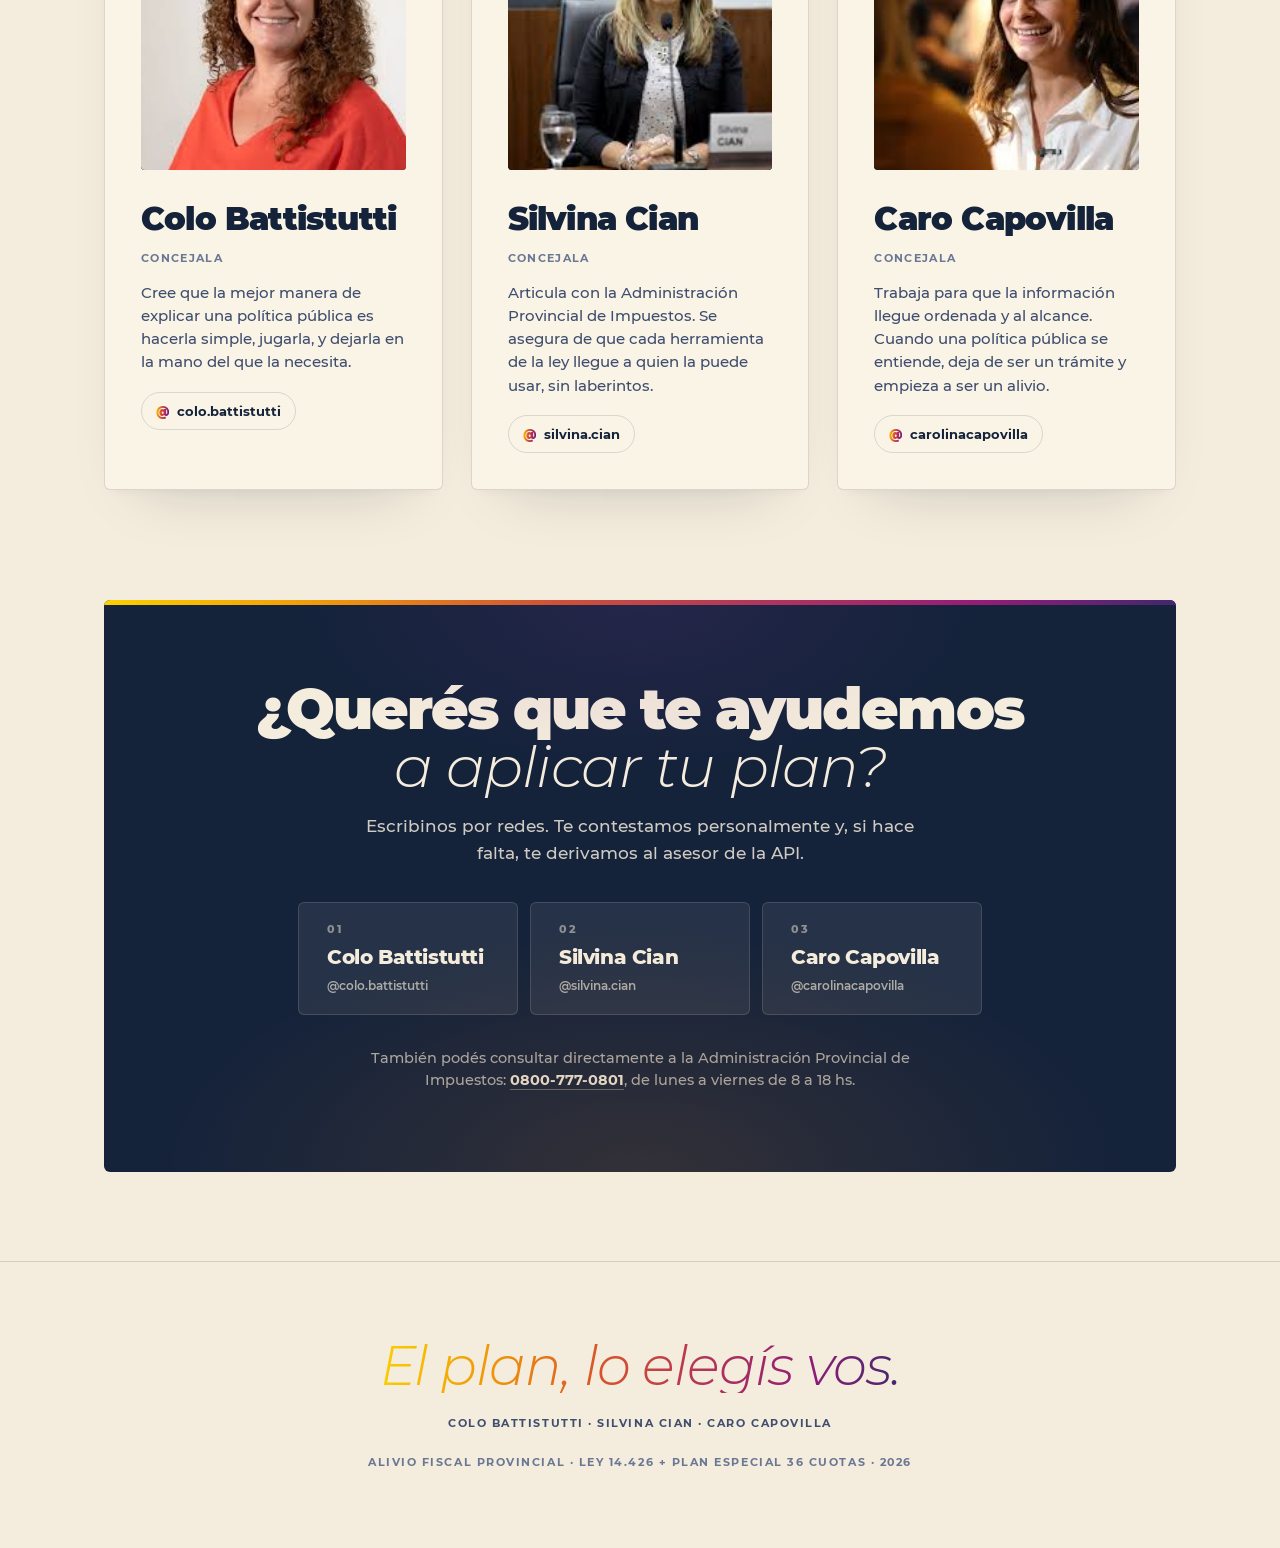
==== commit a0135516: "feat(movilidad): nuevo apartado con las dos lineas de credito para taxis, remises y colectivos inter" ====
--- a/index.html
+++ b/index.html
@@ -23,7 +23,7 @@
 <meta name="twitter:description" content="El alivio fiscal de Santa Fe, explicado jugando un comecocos. En 2 minutos." />
 <meta name="twitter:image" content="https://el-plan-que-elegis.vercel.app/img/og-preview.png" />
 
-<link rel="stylesheet" href="./styles.css?v=34" />
+<link rel="stylesheet" href="./styles.css?v=35" />
 <link rel="icon" href="./favicon.svg" type="image/svg+xml">
 </head>
 <body>
@@ -40,6 +40,7 @@
     <a href="#info" class="topbar__link">Cómo funciona</a>
     <a href="#empleo" class="topbar__link">Empleo joven</a>
     <a href="#practicas" class="topbar__link">Prácticas</a>
+    <a href="#movilidad" class="topbar__link">Movilidad</a>
     <a href="#equipo" class="topbar__link">Nosotras</a>
     <a href="#contacto" class="topbar__link">Contacto</a>
   </nav>
@@ -360,6 +361,99 @@
         <li><span class="empleo__contact-tag">Email</span><a href="mailto:practicaslaborales@santafe.gov.ar">practicaslaborales@santafe.gov.ar</a></li>
       </ul>
     </div>
+
+    <!-- ===== Tercer programa: Movilidad ===== -->
+    <div class="empleo__divider" aria-hidden="true"></div>
+
+    <h2 id="movilidad" class="empleo__title empleo__title--mov">
+      Financiamiento para la movilidad
+      <span class="empleo__title-sub">crédito blando para renovar taxis, remises y colectivos interurbanos.</span>
+    </h2>
+    <p class="empleo__lead">
+      Son <strong>dos líneas de crédito</strong> para que los que mueven a la provincia puedan cambiar la unidad. La Provincia <strong>bonifica parte de la tasa</strong>, y los préstamos los dan el Banco Santa Fe y el Banco Municipal.
+    </p>
+
+    <div class="empleo__highlight">
+      <div class="empleo__stat">
+        <span class="empleo__stat-num">$10.000<span class="empleo__stat-unit">M</span></span>
+        <span class="empleo__stat-label">para colectivos interurbanos</span>
+      </div>
+      <p class="empleo__stat-desc">
+        Hasta <strong>$1.000 millones por beneficiario</strong> y plazos de <strong>hasta 60 meses</strong>. La idea es sumar unidades y ganar conectividad entre localidades.
+      </p>
+    </div>
+
+    <div class="mov-banks">
+      <article class="mov-bank">
+        <h4>Banco Santa Fe · colectivos</h4>
+        <dl>
+          <dt>Máximo</dt><dd><strong>$1.000 millones</strong> por beneficiario</dd>
+          <dt>Tasa</dt><dd>TAMAR ajustada + 8,5 ppa</dd>
+          <dt>Bonificación</dt><dd>Provincia: 10 ppa</dd>
+          <dt>Plazo</dt><dd>hasta <strong>60 meses</strong></dd>
+        </dl>
+      </article>
+      <article class="mov-bank">
+        <h4>Banco Municipal · colectivos</h4>
+        <dl>
+          <dt>Máximo</dt><dd><strong>$1.000 millones</strong> por beneficiario</dd>
+          <dt>Tasa</dt><dd>TAMAR + 10 ppa</dd>
+          <dt>Bonificación</dt><dd>Provincia: 10 ppa</dd>
+          <dt>Plazo</dt><dd>hasta <strong>60 meses</strong></dd>
+        </dl>
+      </article>
+    </div>
+    <p class="mov__note">La bonificación de la Provincia rige durante los <strong>primeros 36 meses</strong> del crédito.</p>
+
+    <div class="empleo__highlight empleo__highlight--mov2">
+      <div class="empleo__stat">
+        <span class="empleo__stat-num">$4.000<span class="empleo__stat-unit">M</span></span>
+        <span class="empleo__stat-label">para taxis y remises</span>
+      </div>
+      <p class="empleo__stat-desc">
+        Para renovar el auto de trabajo. Los créditos pueden tomarse con <strong>garantía de Fogafe</strong>, el Fondo de Garantías de Santa Fe, lo que facilita el acceso al financiamiento.
+      </p>
+    </div>
+
+    <div class="mov-banks">
+      <article class="mov-bank">
+        <h4>Banco Santa Fe · taxis y remises</h4>
+        <dl>
+          <dt>Máximo</dt><dd><strong>$200 millones</strong> por beneficiario</dd>
+          <dt>Tasa fija</dt><dd>39% — plazo 24 meses</dd>
+          <dt>Tasa variable</dt><dd>TAMAR ajustada + 7,5 ppa — plazo 36 meses</dd>
+          <dt>Bonificación</dt><dd>Provincia: 7,5 ppa</dd>
+        </dl>
+      </article>
+      <article class="mov-bank">
+        <h4>Banco Municipal · taxis y remises</h4>
+        <dl>
+          <dt>Máximo</dt><dd><strong>$150 millones</strong> por beneficiario</dd>
+          <dt>Tasa</dt><dd>TAMAR + 12 ppa</dd>
+          <dt>Bonificación</dt><dd>Provincia: 12 ppa</dd>
+          <dt>Plazo</dt><dd><strong>36 meses</strong></dd>
+        </dl>
+      </article>
+    </div>
+
+    <div class="empleo__grid">
+      <article class="empleo-card">
+        <h3>¿Para quién es?</h3>
+        <p>Titulares de <strong>taxis y remises</strong>, y <strong>empresas de transporte interurbano</strong> de pasajeros de la provincia.</p>
+      </article>
+      <article class="empleo-card">
+        <h3>La movilidad en cifras</h3>
+        <p>En la provincia hay <strong>8.900 remises</strong> y <strong>6.500 taxis</strong>. Y <strong>40 empresas</strong> de colectivos con 550 unidades, que trasladan 2.125.000 pasajeros por mes.</p>
+      </article>
+      <article class="empleo-card">
+        <h3>¿Por qué ahora?</h3>
+        <p>Las unidades de colectivo recorren más de <strong>4 millones de kilómetros</strong> y <strong>40 vencen en febrero de 2027</strong>. Renovarlas lleva tiempo.</p>
+      </article>
+    </div>
+
+    <div class="empleo__cta">
+      <p class="empleo__cta-note">Provincia de Santa Fe · Municipalidad de Rosario · Banco Santa Fe · Banco Municipal</p>
+    </div>
   </div>
 </section>
 
@@ -443,7 +537,7 @@
   </div>
 </footer>
 
-<script src="./data.js?v=34"></script>
-<script src="./script.js?v=34"></script>
+<script src="./data.js?v=35"></script>
+<script src="./script.js?v=35"></script>
 </body>
 </html>
--- a/styles.css
+++ b/styles.css
@@ -1830,6 +1830,64 @@
 /* El bloque PLF reusa todas las clases .empleo-*; solo cambia el acento
    a azul institucional para diferenciarlo del naranja de Empleo Joven. */
 .empleo__highlight--plf::before { background: var(--ink); }
+
+/* ===== Tercer programa: Movilidad =====
+   Reusa .empleo-* para el encabezado, el highlight y las tarjetas.
+   Lo propio son las fichas de condiciones por banco. */
+.empleo__highlight--mov2::before { background: var(--ink); }
+
+.mov-banks {
+  display: grid;
+  grid-template-columns: repeat(2, 1fr);
+  gap: 16px;
+  margin-bottom: 24px;
+}
+.mov-bank {
+  background: var(--paper-cream);
+  border: 1px solid var(--rule);
+  border-radius: 6px;
+  padding: 22px 20px;
+}
+.mov-bank h4 {
+  font-family: var(--f-display);
+  font-weight: 800;
+  font-size: 15px;
+  letter-spacing: -.01em;
+  color: var(--ink);
+  margin: 0 0 14px;
+  padding-bottom: 10px;
+  border-bottom: 1px solid var(--rule);
+}
+.mov-bank dl {
+  margin: 0;
+  display: grid;
+  grid-template-columns: auto 1fr;
+  gap: 9px 16px;
+}
+.mov-bank dt {
+  font-family: var(--f-display);
+  font-size: 11px;
+  font-weight: 700;
+  letter-spacing: .04em;
+  text-transform: uppercase;
+  color: var(--ink-5);
+  padding-top: 3px;
+}
+.mov-bank dd {
+  margin: 0;
+  font-size: 14px;
+  line-height: 1.5;
+  color: var(--ink-2);
+}
+.mov-bank dd strong { color: var(--ink); font-weight: 700; }
+
+.mov__note {
+  font-size: 13.5px;
+  line-height: 1.55;
+  color: var(--ink-3);
+  margin: 0 0 28px;
+}
+.mov__note strong { color: var(--ink); font-weight: 700; }
 
 .empleo__contact {
   list-style: none;
@@ -2346,6 +2404,7 @@
   .empleo__grid { grid-template-columns: 1fr; }
   .empleo__stat-num { font-size: 64px; }
   .empleo__contact { flex-direction: column; gap: 14px; }
+  .mov-banks { grid-template-columns: 1fr; }
 
   /* Team: una columna, fotos más chicas */
   .team { padding: 0 16px; margin: 56px auto; }
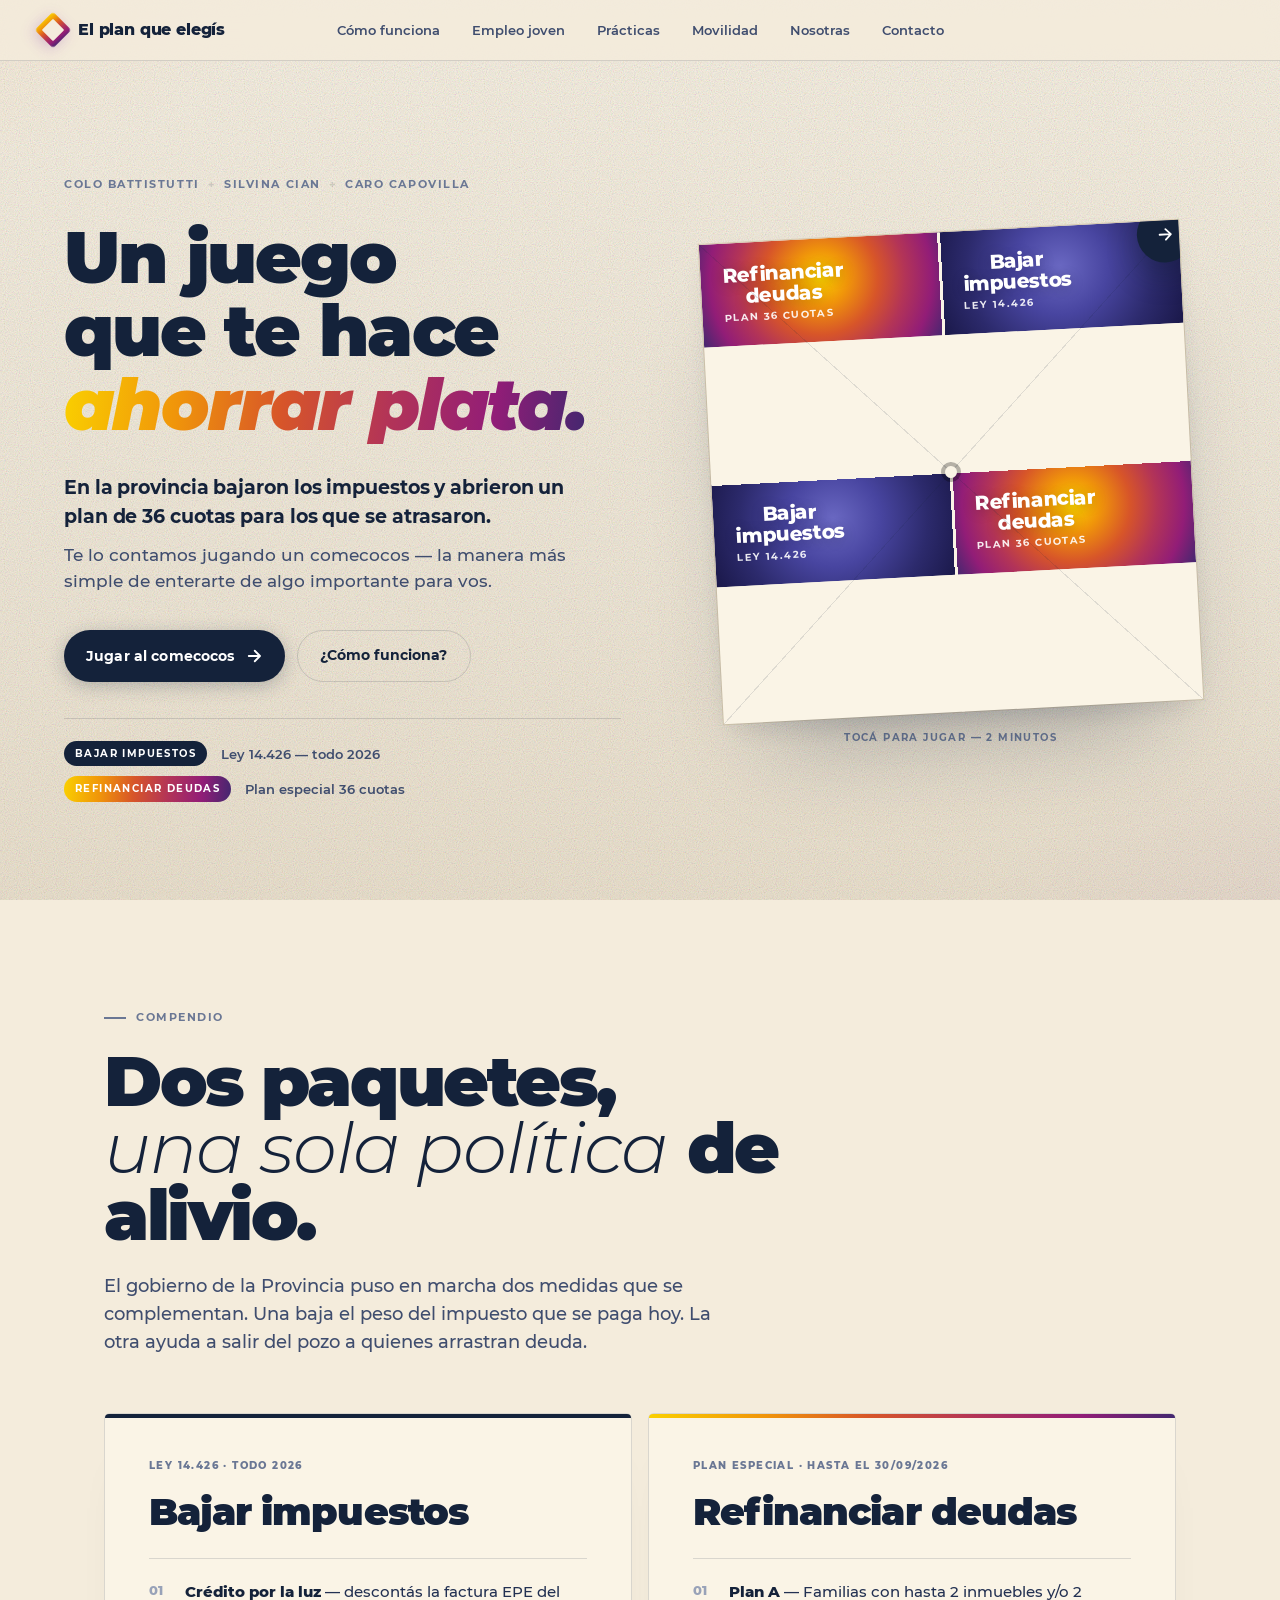
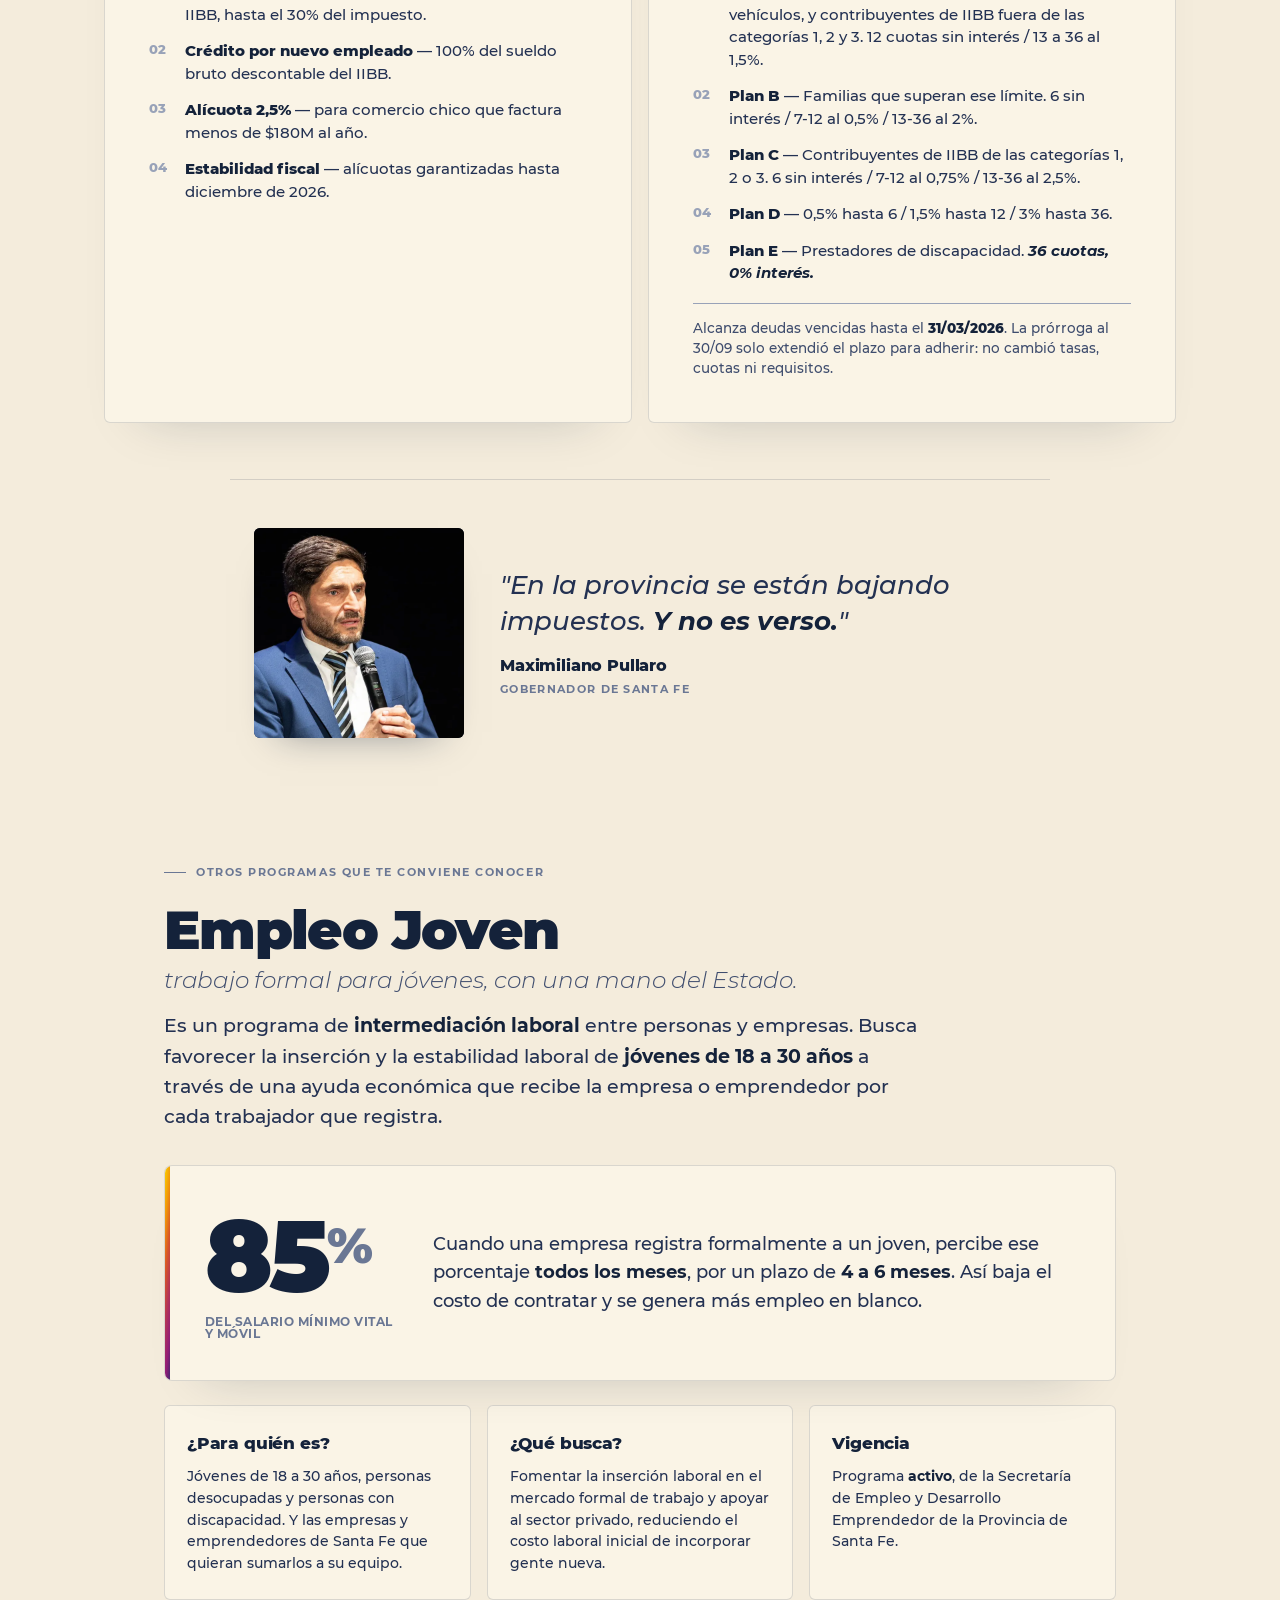
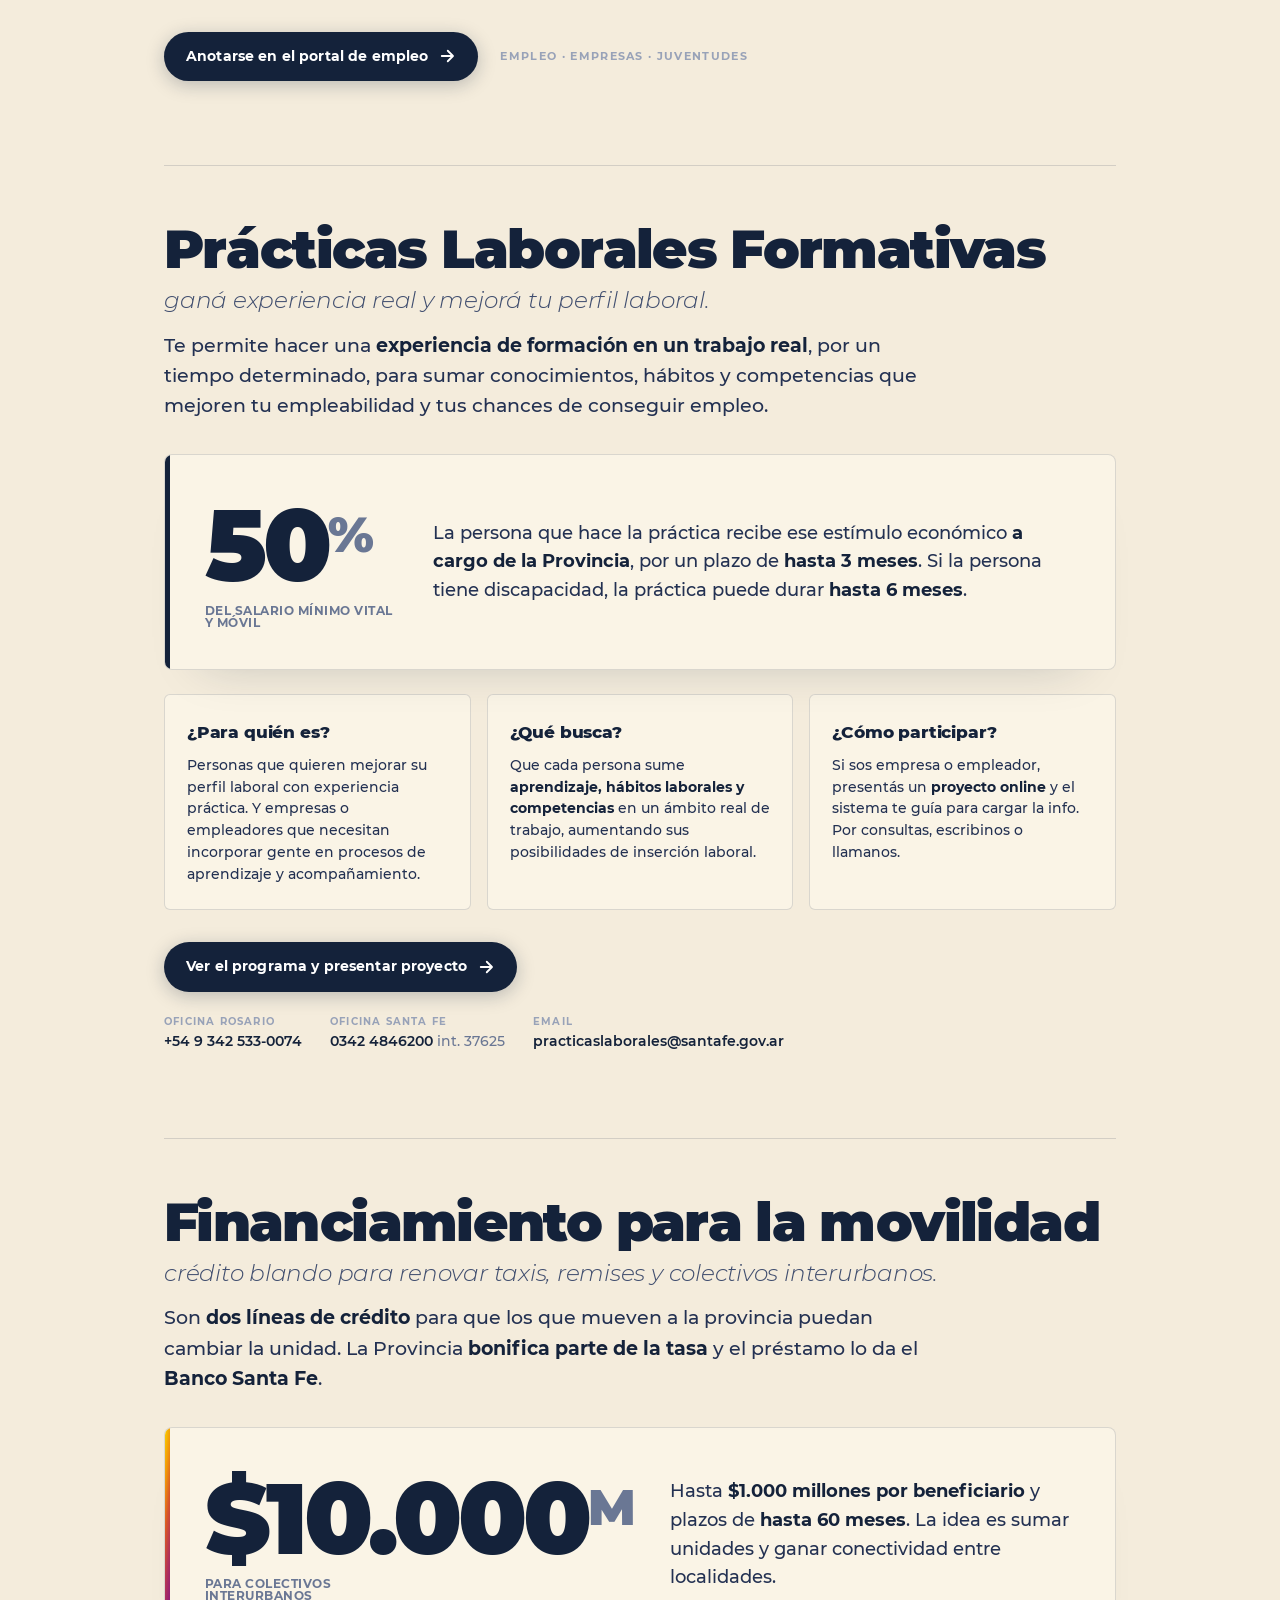
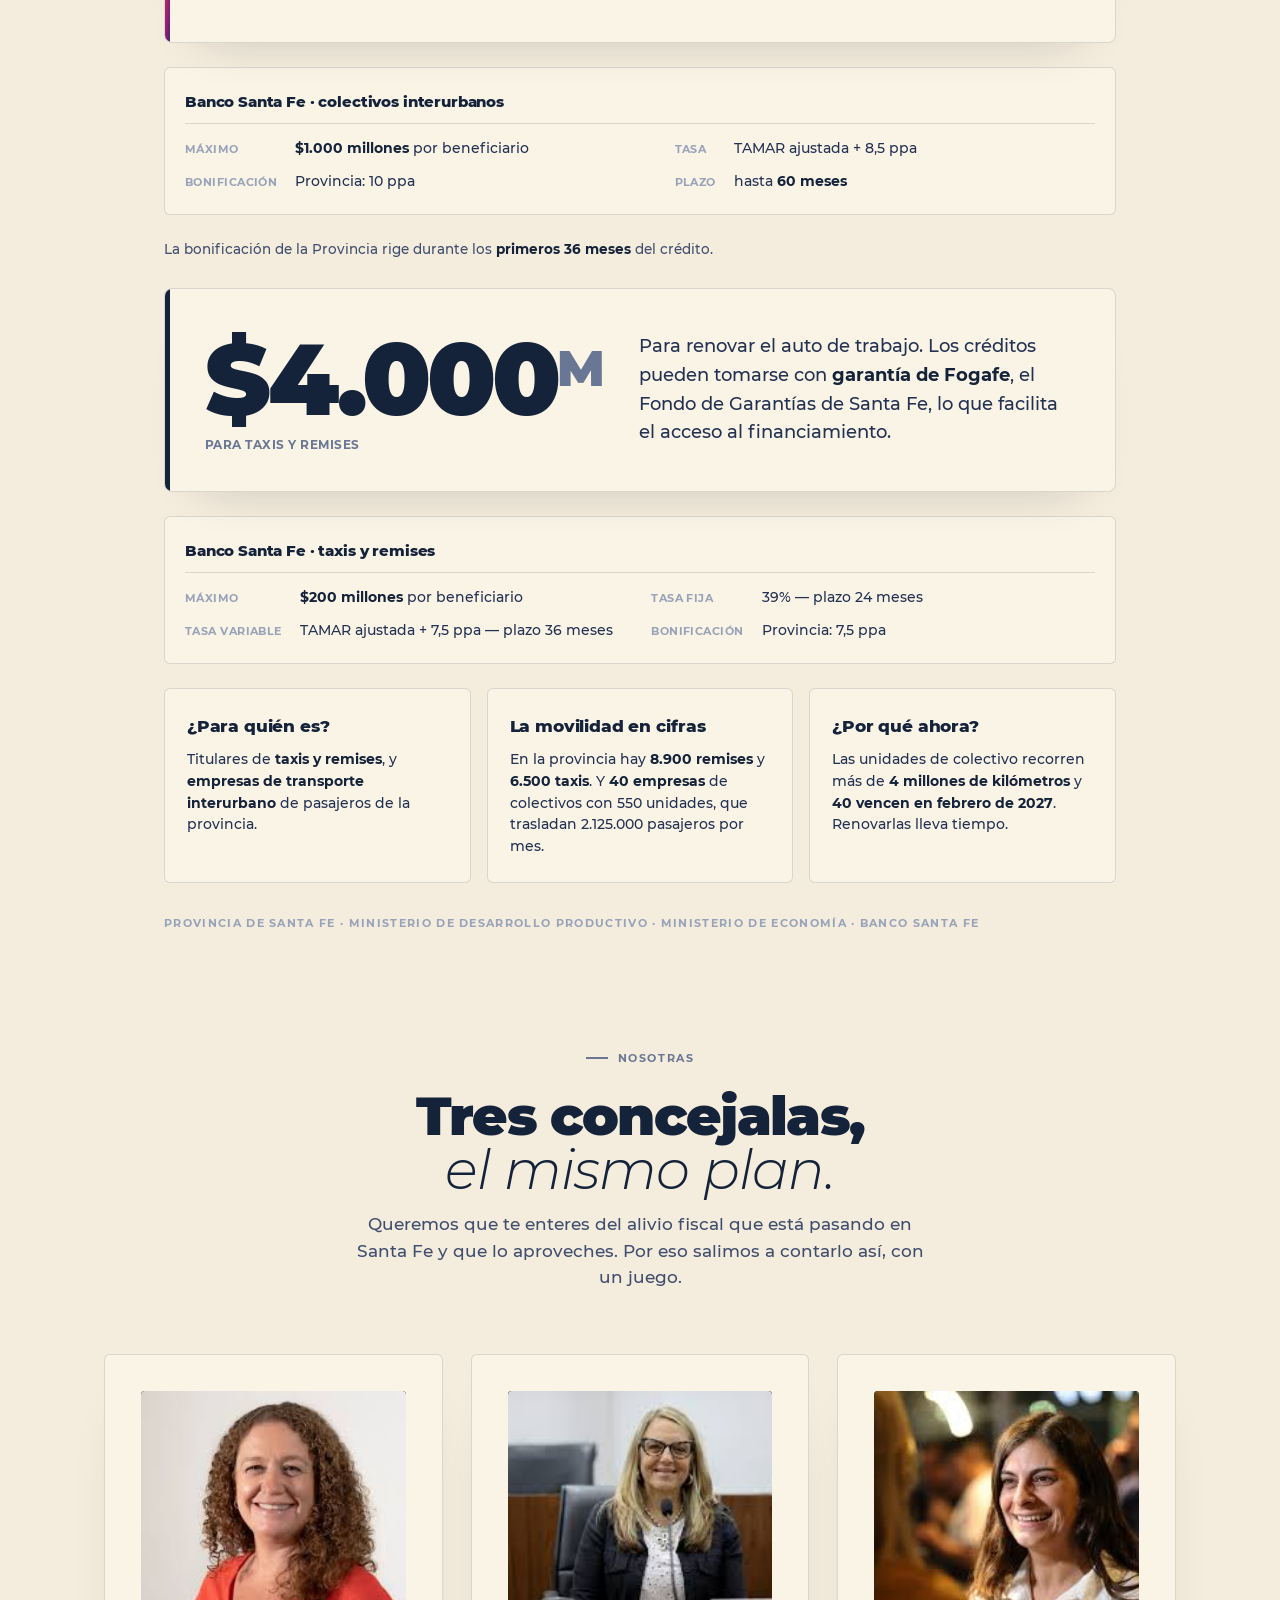
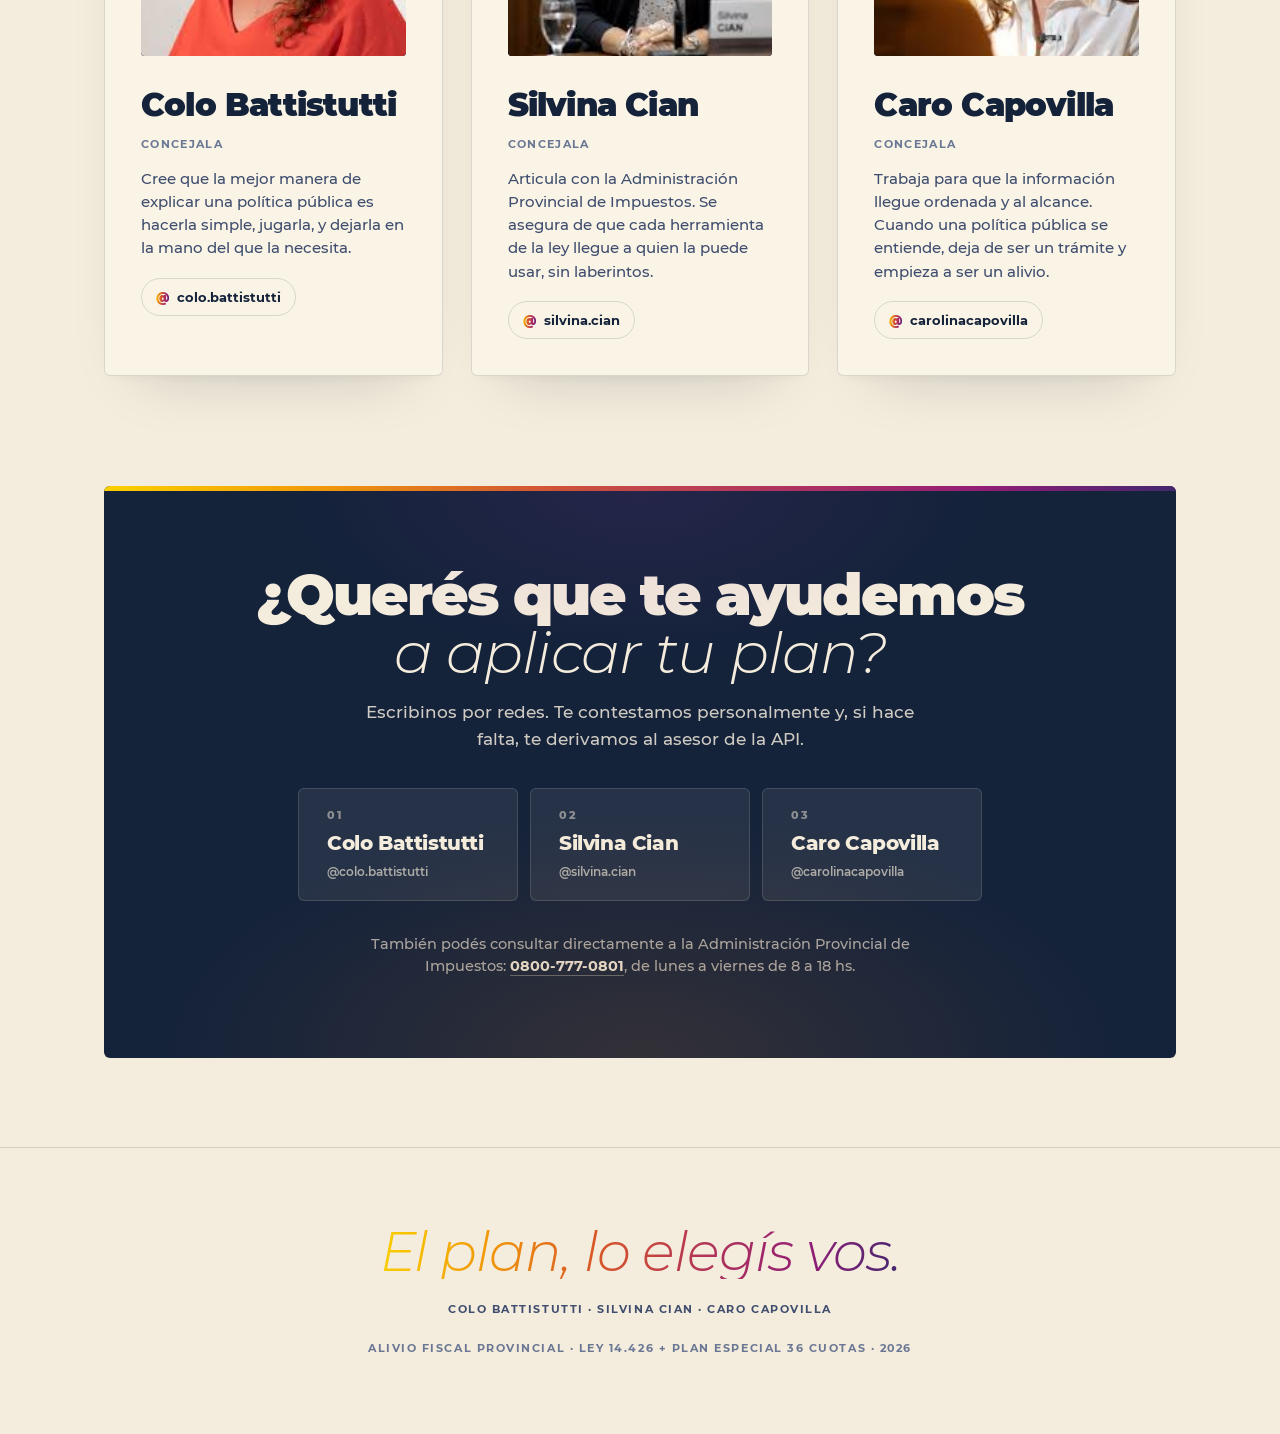
==== commit bed60b55: "copy(movilidad): dejar solo Banco Santa Fe, sacar Rosario La web es para Santa Fe capital, asi que l" ====
--- a/index.html
+++ b/index.html
@@ -23,7 +23,7 @@
 <meta name="twitter:description" content="El alivio fiscal de Santa Fe, explicado jugando un comecocos. En 2 minutos." />
 <meta name="twitter:image" content="https://el-plan-que-elegis.vercel.app/img/og-preview.png" />
 
-<link rel="stylesheet" href="./styles.css?v=35" />
+<link rel="stylesheet" href="./styles.css?v=36" />
 <link rel="icon" href="./favicon.svg" type="image/svg+xml">
 </head>
 <body>
@@ -370,7 +370,7 @@
       <span class="empleo__title-sub">crédito blando para renovar taxis, remises y colectivos interurbanos.</span>
     </h2>
     <p class="empleo__lead">
-      Son <strong>dos líneas de crédito</strong> para que los que mueven a la provincia puedan cambiar la unidad. La Provincia <strong>bonifica parte de la tasa</strong>, y los préstamos los dan el Banco Santa Fe y el Banco Municipal.
+      Son <strong>dos líneas de crédito</strong> para que los que mueven a la provincia puedan cambiar la unidad. La Provincia <strong>bonifica parte de la tasa</strong> y el préstamo lo da el <strong>Banco Santa Fe</strong>.
     </p>
 
     <div class="empleo__highlight">
@@ -384,8 +384,8 @@
     </div>
 
     <div class="mov-banks">
-      <article class="mov-bank">
-        <h4>Banco Santa Fe · colectivos</h4>
+      <article class="mov-bank mov-bank--solo">
+        <h4>Banco Santa Fe · colectivos interurbanos</h4>
         <dl>
           <dt>Máximo</dt><dd><strong>$1.000 millones</strong> por beneficiario</dd>
           <dt>Tasa</dt><dd>TAMAR ajustada + 8,5 ppa</dd>
@@ -393,15 +393,6 @@
           <dt>Plazo</dt><dd>hasta <strong>60 meses</strong></dd>
         </dl>
       </article>
-      <article class="mov-bank">
-        <h4>Banco Municipal · colectivos</h4>
-        <dl>
-          <dt>Máximo</dt><dd><strong>$1.000 millones</strong> por beneficiario</dd>
-          <dt>Tasa</dt><dd>TAMAR + 10 ppa</dd>
-          <dt>Bonificación</dt><dd>Provincia: 10 ppa</dd>
-          <dt>Plazo</dt><dd>hasta <strong>60 meses</strong></dd>
-        </dl>
-      </article>
     </div>
     <p class="mov__note">La bonificación de la Provincia rige durante los <strong>primeros 36 meses</strong> del crédito.</p>
 
@@ -416,7 +407,7 @@
     </div>
 
     <div class="mov-banks">
-      <article class="mov-bank">
+      <article class="mov-bank mov-bank--solo">
         <h4>Banco Santa Fe · taxis y remises</h4>
         <dl>
           <dt>Máximo</dt><dd><strong>$200 millones</strong> por beneficiario</dd>
@@ -425,15 +416,6 @@
           <dt>Bonificación</dt><dd>Provincia: 7,5 ppa</dd>
         </dl>
       </article>
-      <article class="mov-bank">
-        <h4>Banco Municipal · taxis y remises</h4>
-        <dl>
-          <dt>Máximo</dt><dd><strong>$150 millones</strong> por beneficiario</dd>
-          <dt>Tasa</dt><dd>TAMAR + 12 ppa</dd>
-          <dt>Bonificación</dt><dd>Provincia: 12 ppa</dd>
-          <dt>Plazo</dt><dd><strong>36 meses</strong></dd>
-        </dl>
-      </article>
     </div>
 
     <div class="empleo__grid">
@@ -452,7 +434,7 @@
     </div>
 
     <div class="empleo__cta">
-      <p class="empleo__cta-note">Provincia de Santa Fe · Municipalidad de Rosario · Banco Santa Fe · Banco Municipal</p>
+      <p class="empleo__cta-note">Provincia de Santa Fe · Ministerio de Desarrollo Productivo · Ministerio de Economía · Banco Santa Fe</p>
     </div>
   </div>
 </section>
@@ -537,7 +519,7 @@
   </div>
 </footer>
 
-<script src="./data.js?v=35"></script>
-<script src="./script.js?v=35"></script>
+<script src="./data.js?v=36"></script>
+<script src="./script.js?v=36"></script>
 </body>
 </html>
--- a/styles.css
+++ b/styles.css
@@ -1838,7 +1838,7 @@
 
 .mov-banks {
   display: grid;
-  grid-template-columns: repeat(2, 1fr);
+  grid-template-columns: repeat(auto-fit, minmax(260px, 1fr));
   gap: 16px;
   margin-bottom: 24px;
 }
@@ -1880,6 +1880,12 @@
   color: var(--ink-2);
 }
 .mov-bank dd strong { color: var(--ink); font-weight: 700; }
+
+/* Ficha unica a todo el ancho: los pares fluyen de a dos por fila para
+   que no quede una columna larga con medio bloque vacio al costado. */
+@media (min-width: 721px) {
+  .mov-bank--solo dl { grid-template-columns: auto 1fr auto 1fr; gap: 12px 18px; }
+}
 
 .mov__note {
   font-size: 13.5px;
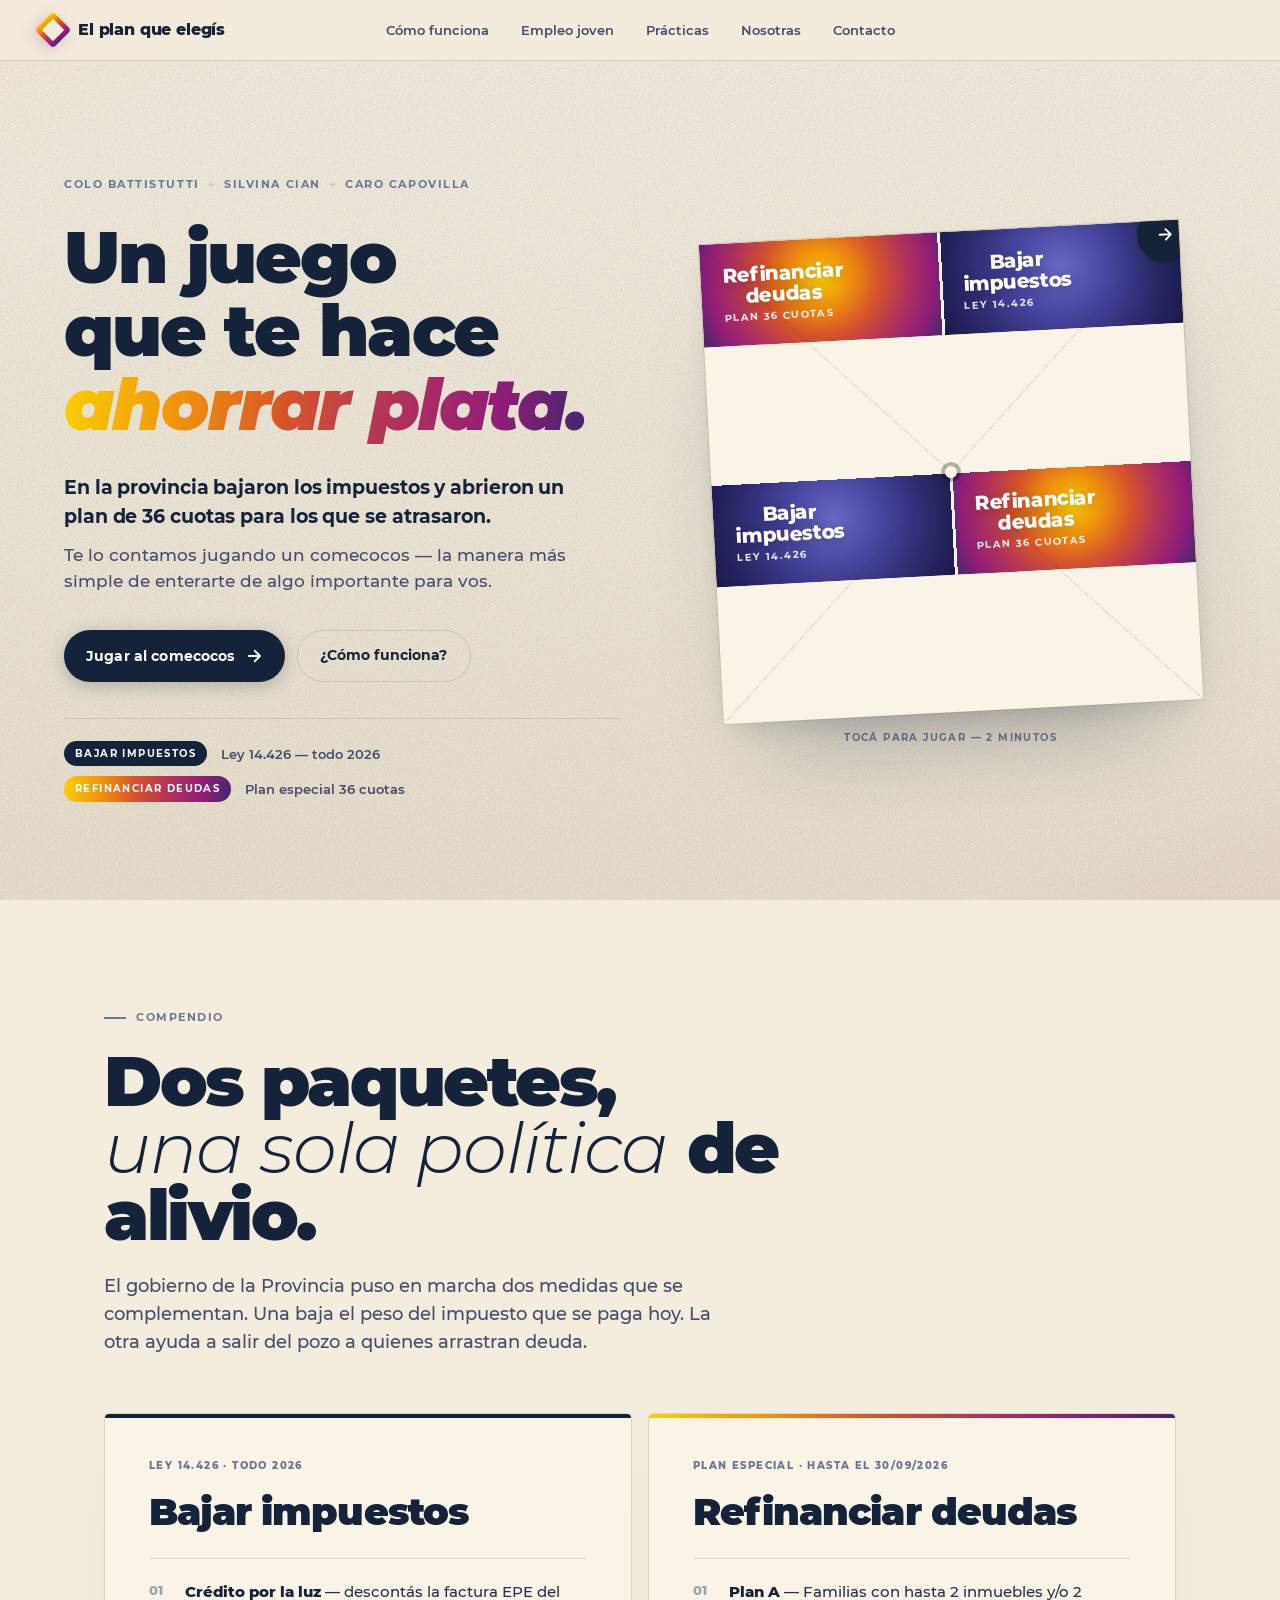
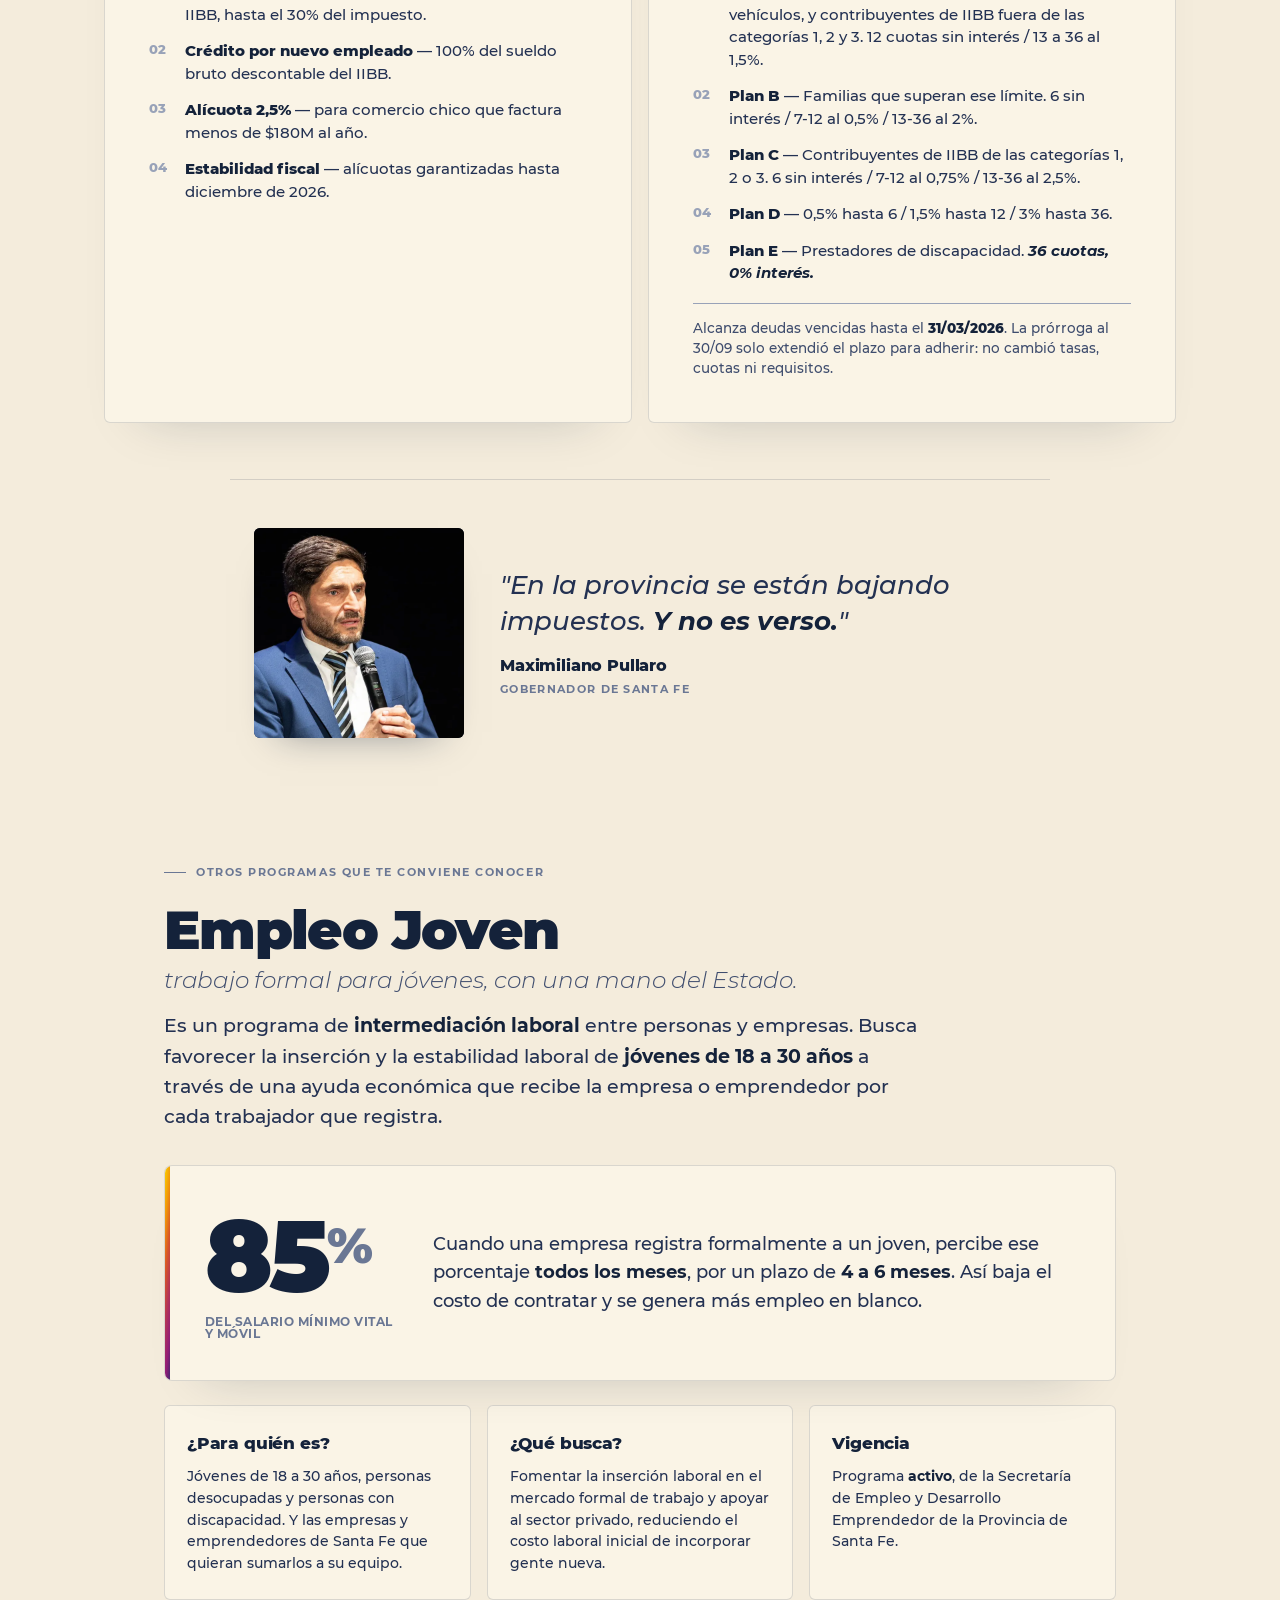
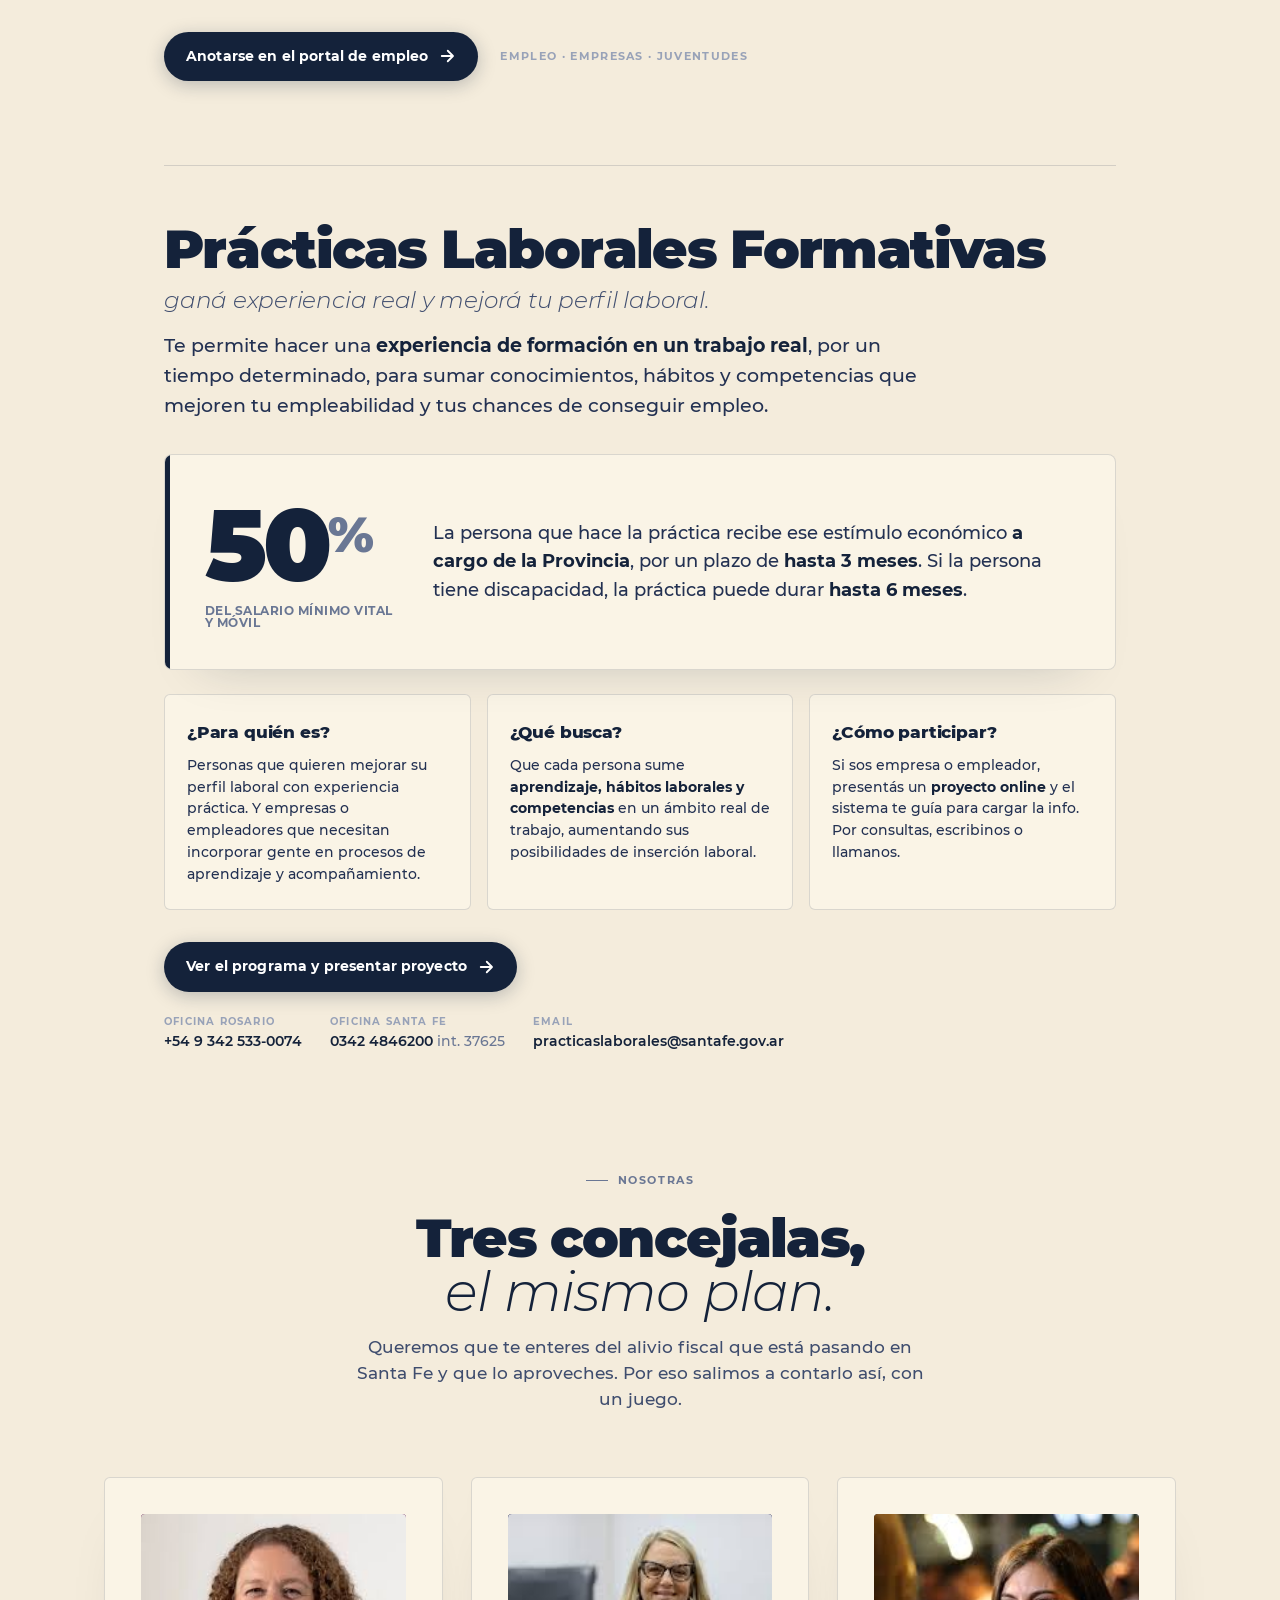
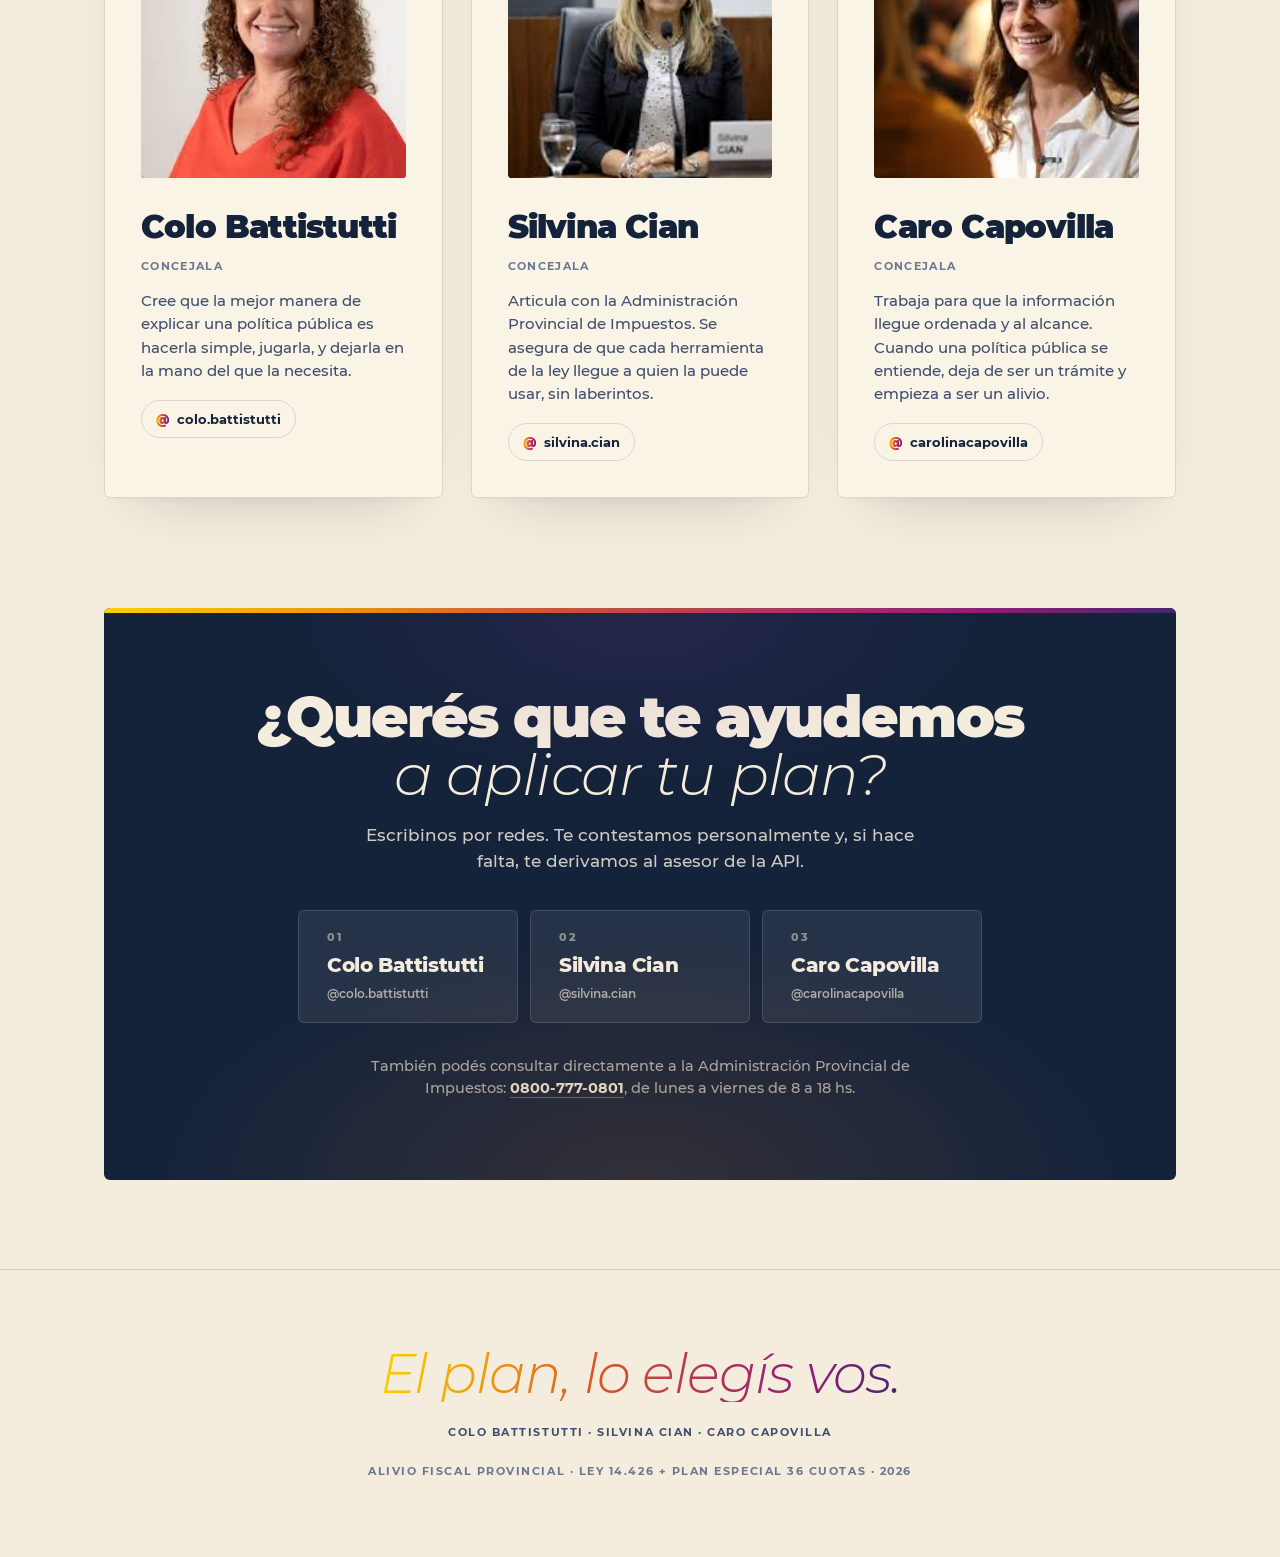
==== commit 0fff81e4: "Revert "feat(movilidad): nuevo apartado de taxis, remises y colectivos" Se despublica el apartado de" ====
--- a/index.html
+++ b/index.html
@@ -23,7 +23,7 @@
 <meta name="twitter:description" content="El alivio fiscal de Santa Fe, explicado jugando un comecocos. En 2 minutos." />
 <meta name="twitter:image" content="https://el-plan-que-elegis.vercel.app/img/og-preview.png" />
 
-<link rel="stylesheet" href="./styles.css?v=36" />
+<link rel="stylesheet" href="./styles.css?v=34" />
 <link rel="icon" href="./favicon.svg" type="image/svg+xml">
 </head>
 <body>
@@ -40,7 +40,6 @@
     <a href="#info" class="topbar__link">Cómo funciona</a>
     <a href="#empleo" class="topbar__link">Empleo joven</a>
     <a href="#practicas" class="topbar__link">Prácticas</a>
-    <a href="#movilidad" class="topbar__link">Movilidad</a>
     <a href="#equipo" class="topbar__link">Nosotras</a>
     <a href="#contacto" class="topbar__link">Contacto</a>
   </nav>
@@ -361,81 +360,6 @@
         <li><span class="empleo__contact-tag">Email</span><a href="mailto:practicaslaborales@santafe.gov.ar">practicaslaborales@santafe.gov.ar</a></li>
       </ul>
     </div>
-
-    <!-- ===== Tercer programa: Movilidad ===== -->
-    <div class="empleo__divider" aria-hidden="true"></div>
-
-    <h2 id="movilidad" class="empleo__title empleo__title--mov">
-      Financiamiento para la movilidad
-      <span class="empleo__title-sub">crédito blando para renovar taxis, remises y colectivos interurbanos.</span>
-    </h2>
-    <p class="empleo__lead">
-      Son <strong>dos líneas de crédito</strong> para que los que mueven a la provincia puedan cambiar la unidad. La Provincia <strong>bonifica parte de la tasa</strong> y el préstamo lo da el <strong>Banco Santa Fe</strong>.
-    </p>
-
-    <div class="empleo__highlight">
-      <div class="empleo__stat">
-        <span class="empleo__stat-num">$10.000<span class="empleo__stat-unit">M</span></span>
-        <span class="empleo__stat-label">para colectivos interurbanos</span>
-      </div>
-      <p class="empleo__stat-desc">
-        Hasta <strong>$1.000 millones por beneficiario</strong> y plazos de <strong>hasta 60 meses</strong>. La idea es sumar unidades y ganar conectividad entre localidades.
-      </p>
-    </div>
-
-    <div class="mov-banks">
-      <article class="mov-bank mov-bank--solo">
-        <h4>Banco Santa Fe · colectivos interurbanos</h4>
-        <dl>
-          <dt>Máximo</dt><dd><strong>$1.000 millones</strong> por beneficiario</dd>
-          <dt>Tasa</dt><dd>TAMAR ajustada + 8,5 ppa</dd>
-          <dt>Bonificación</dt><dd>Provincia: 10 ppa</dd>
-          <dt>Plazo</dt><dd>hasta <strong>60 meses</strong></dd>
-        </dl>
-      </article>
-    </div>
-    <p class="mov__note">La bonificación de la Provincia rige durante los <strong>primeros 36 meses</strong> del crédito.</p>
-
-    <div class="empleo__highlight empleo__highlight--mov2">
-      <div class="empleo__stat">
-        <span class="empleo__stat-num">$4.000<span class="empleo__stat-unit">M</span></span>
-        <span class="empleo__stat-label">para taxis y remises</span>
-      </div>
-      <p class="empleo__stat-desc">
-        Para renovar el auto de trabajo. Los créditos pueden tomarse con <strong>garantía de Fogafe</strong>, el Fondo de Garantías de Santa Fe, lo que facilita el acceso al financiamiento.
-      </p>
-    </div>
-
-    <div class="mov-banks">
-      <article class="mov-bank mov-bank--solo">
-        <h4>Banco Santa Fe · taxis y remises</h4>
-        <dl>
-          <dt>Máximo</dt><dd><strong>$200 millones</strong> por beneficiario</dd>
-          <dt>Tasa fija</dt><dd>39% — plazo 24 meses</dd>
-          <dt>Tasa variable</dt><dd>TAMAR ajustada + 7,5 ppa — plazo 36 meses</dd>
-          <dt>Bonificación</dt><dd>Provincia: 7,5 ppa</dd>
-        </dl>
-      </article>
-    </div>
-
-    <div class="empleo__grid">
-      <article class="empleo-card">
-        <h3>¿Para quién es?</h3>
-        <p>Titulares de <strong>taxis y remises</strong>, y <strong>empresas de transporte interurbano</strong> de pasajeros de la provincia.</p>
-      </article>
-      <article class="empleo-card">
-        <h3>La movilidad en cifras</h3>
-        <p>En la provincia hay <strong>8.900 remises</strong> y <strong>6.500 taxis</strong>. Y <strong>40 empresas</strong> de colectivos con 550 unidades, que trasladan 2.125.000 pasajeros por mes.</p>
-      </article>
-      <article class="empleo-card">
-        <h3>¿Por qué ahora?</h3>
-        <p>Las unidades de colectivo recorren más de <strong>4 millones de kilómetros</strong> y <strong>40 vencen en febrero de 2027</strong>. Renovarlas lleva tiempo.</p>
-      </article>
-    </div>
-
-    <div class="empleo__cta">
-      <p class="empleo__cta-note">Provincia de Santa Fe · Ministerio de Desarrollo Productivo · Ministerio de Economía · Banco Santa Fe</p>
-    </div>
   </div>
 </section>
 
@@ -519,7 +443,7 @@
   </div>
 </footer>
 
-<script src="./data.js?v=36"></script>
-<script src="./script.js?v=36"></script>
+<script src="./data.js?v=34"></script>
+<script src="./script.js?v=34"></script>
 </body>
 </html>
--- a/styles.css
+++ b/styles.css
@@ -1830,70 +1830,6 @@
 /* El bloque PLF reusa todas las clases .empleo-*; solo cambia el acento
    a azul institucional para diferenciarlo del naranja de Empleo Joven. */
 .empleo__highlight--plf::before { background: var(--ink); }
-
-/* ===== Tercer programa: Movilidad =====
-   Reusa .empleo-* para el encabezado, el highlight y las tarjetas.
-   Lo propio son las fichas de condiciones por banco. */
-.empleo__highlight--mov2::before { background: var(--ink); }
-
-.mov-banks {
-  display: grid;
-  grid-template-columns: repeat(auto-fit, minmax(260px, 1fr));
-  gap: 16px;
-  margin-bottom: 24px;
-}
-.mov-bank {
-  background: var(--paper-cream);
-  border: 1px solid var(--rule);
-  border-radius: 6px;
-  padding: 22px 20px;
-}
-.mov-bank h4 {
-  font-family: var(--f-display);
-  font-weight: 800;
-  font-size: 15px;
-  letter-spacing: -.01em;
-  color: var(--ink);
-  margin: 0 0 14px;
-  padding-bottom: 10px;
-  border-bottom: 1px solid var(--rule);
-}
-.mov-bank dl {
-  margin: 0;
-  display: grid;
-  grid-template-columns: auto 1fr;
-  gap: 9px 16px;
-}
-.mov-bank dt {
-  font-family: var(--f-display);
-  font-size: 11px;
-  font-weight: 700;
-  letter-spacing: .04em;
-  text-transform: uppercase;
-  color: var(--ink-5);
-  padding-top: 3px;
-}
-.mov-bank dd {
-  margin: 0;
-  font-size: 14px;
-  line-height: 1.5;
-  color: var(--ink-2);
-}
-.mov-bank dd strong { color: var(--ink); font-weight: 700; }
-
-/* Ficha unica a todo el ancho: los pares fluyen de a dos por fila para
-   que no quede una columna larga con medio bloque vacio al costado. */
-@media (min-width: 721px) {
-  .mov-bank--solo dl { grid-template-columns: auto 1fr auto 1fr; gap: 12px 18px; }
-}
-
-.mov__note {
-  font-size: 13.5px;
-  line-height: 1.55;
-  color: var(--ink-3);
-  margin: 0 0 28px;
-}
-.mov__note strong { color: var(--ink); font-weight: 700; }
 
 .empleo__contact {
   list-style: none;
@@ -2410,7 +2346,6 @@
   .empleo__grid { grid-template-columns: 1fr; }
   .empleo__stat-num { font-size: 64px; }
   .empleo__contact { flex-direction: column; gap: 14px; }
-  .mov-banks { grid-template-columns: 1fr; }
 
   /* Team: una columna, fotos más chicas */
   .team { padding: 0 16px; margin: 56px auto; }
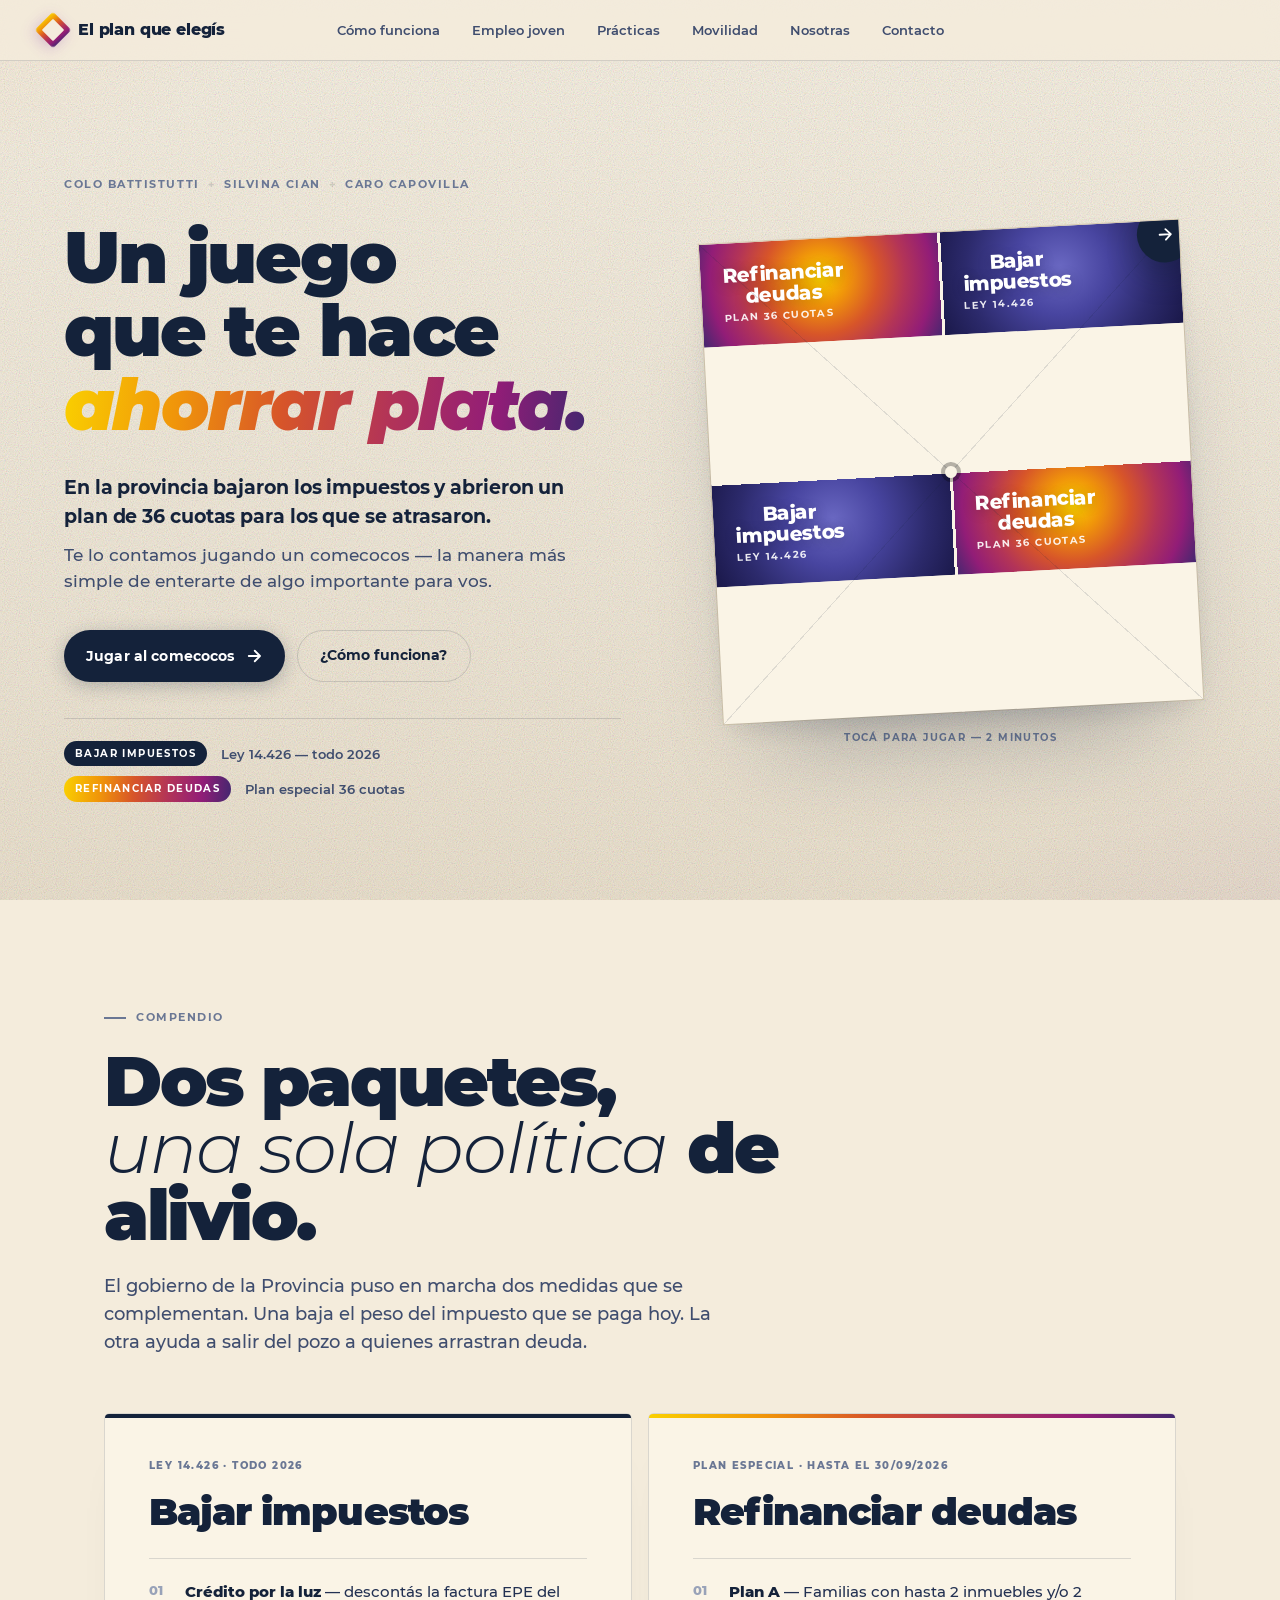
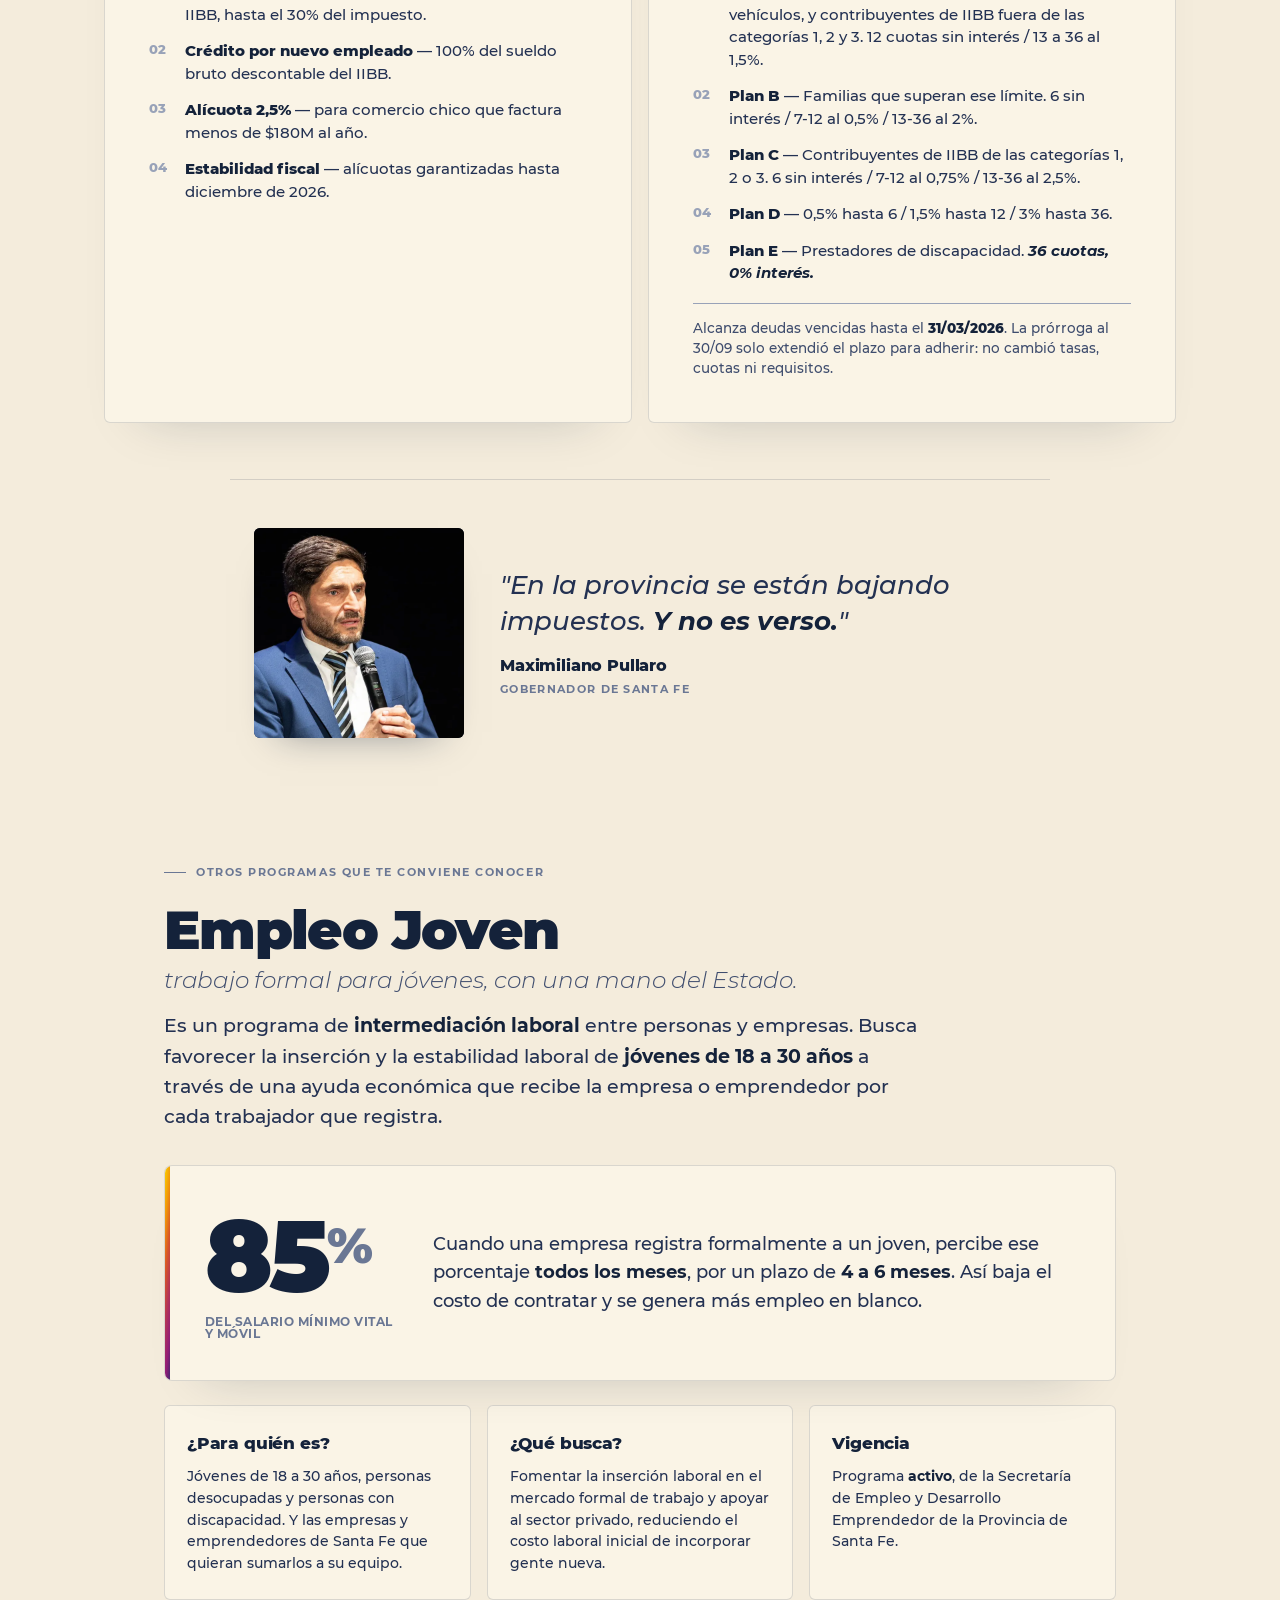
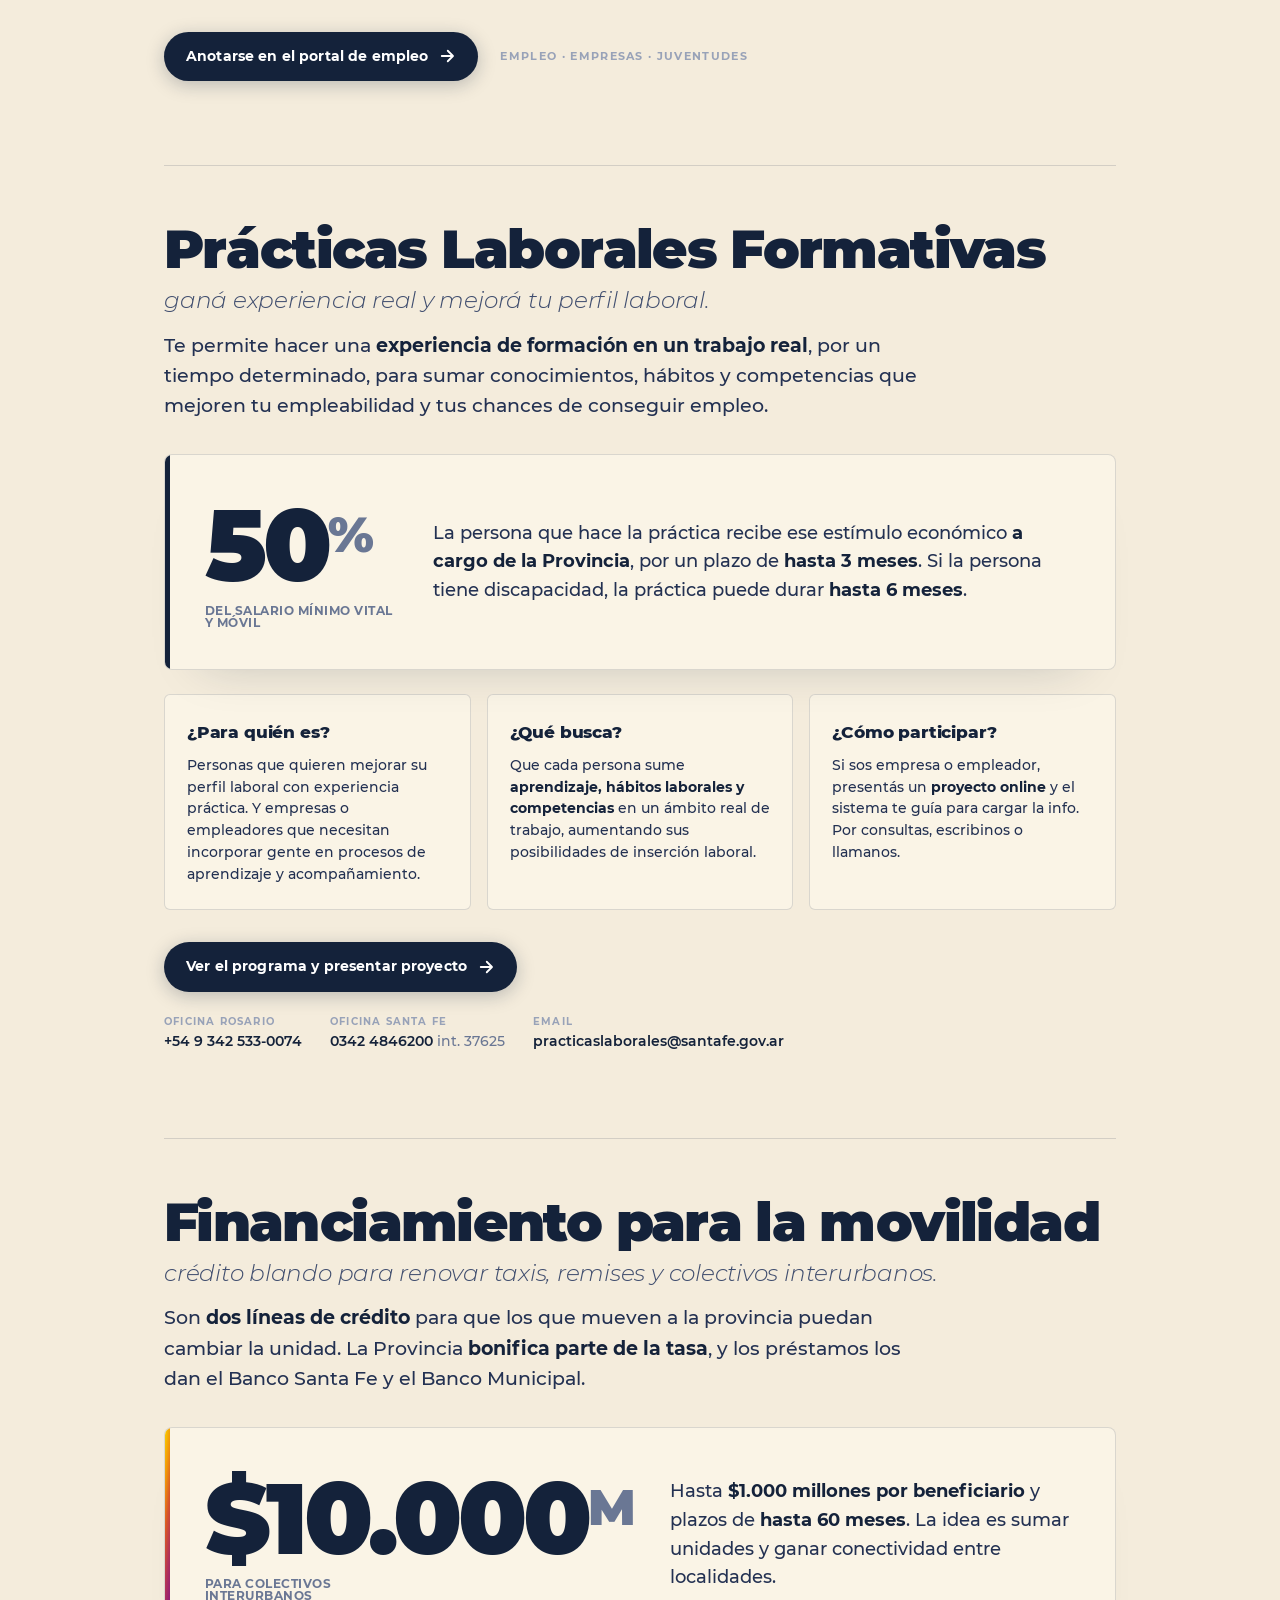
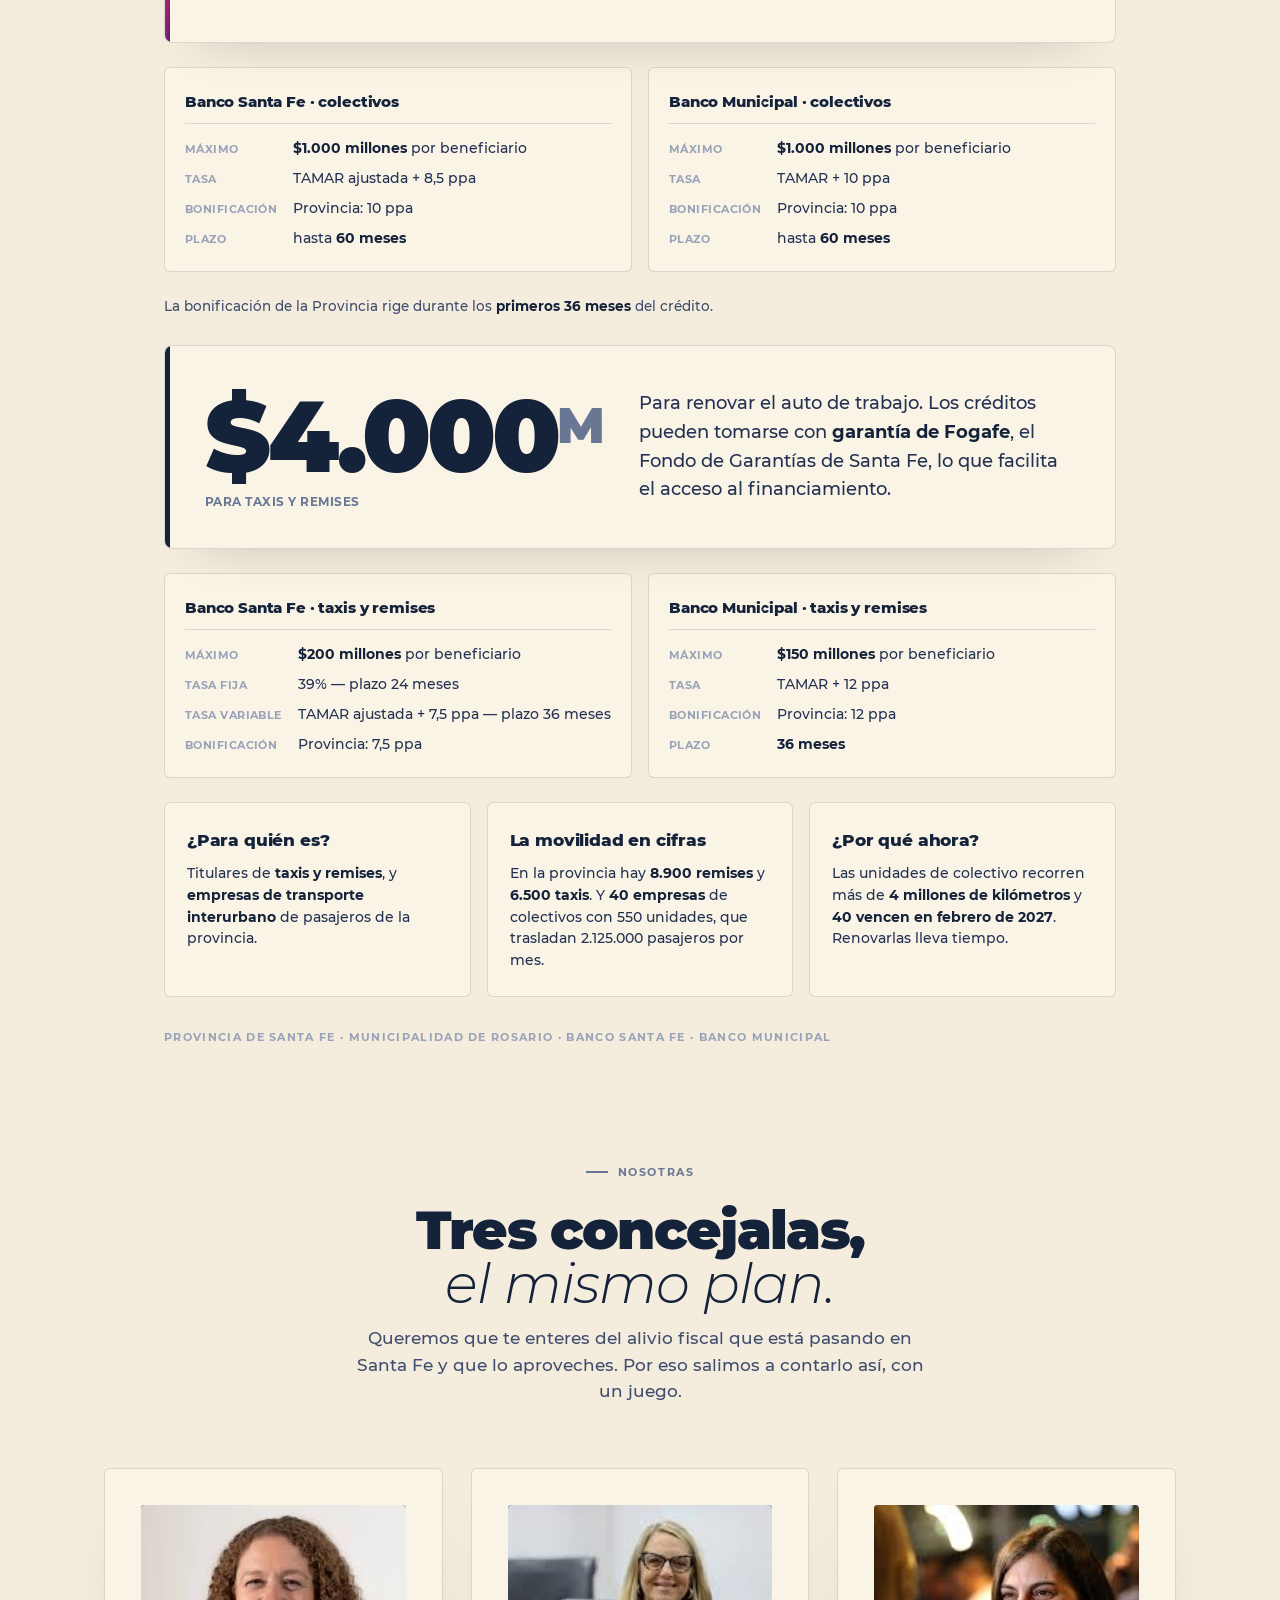
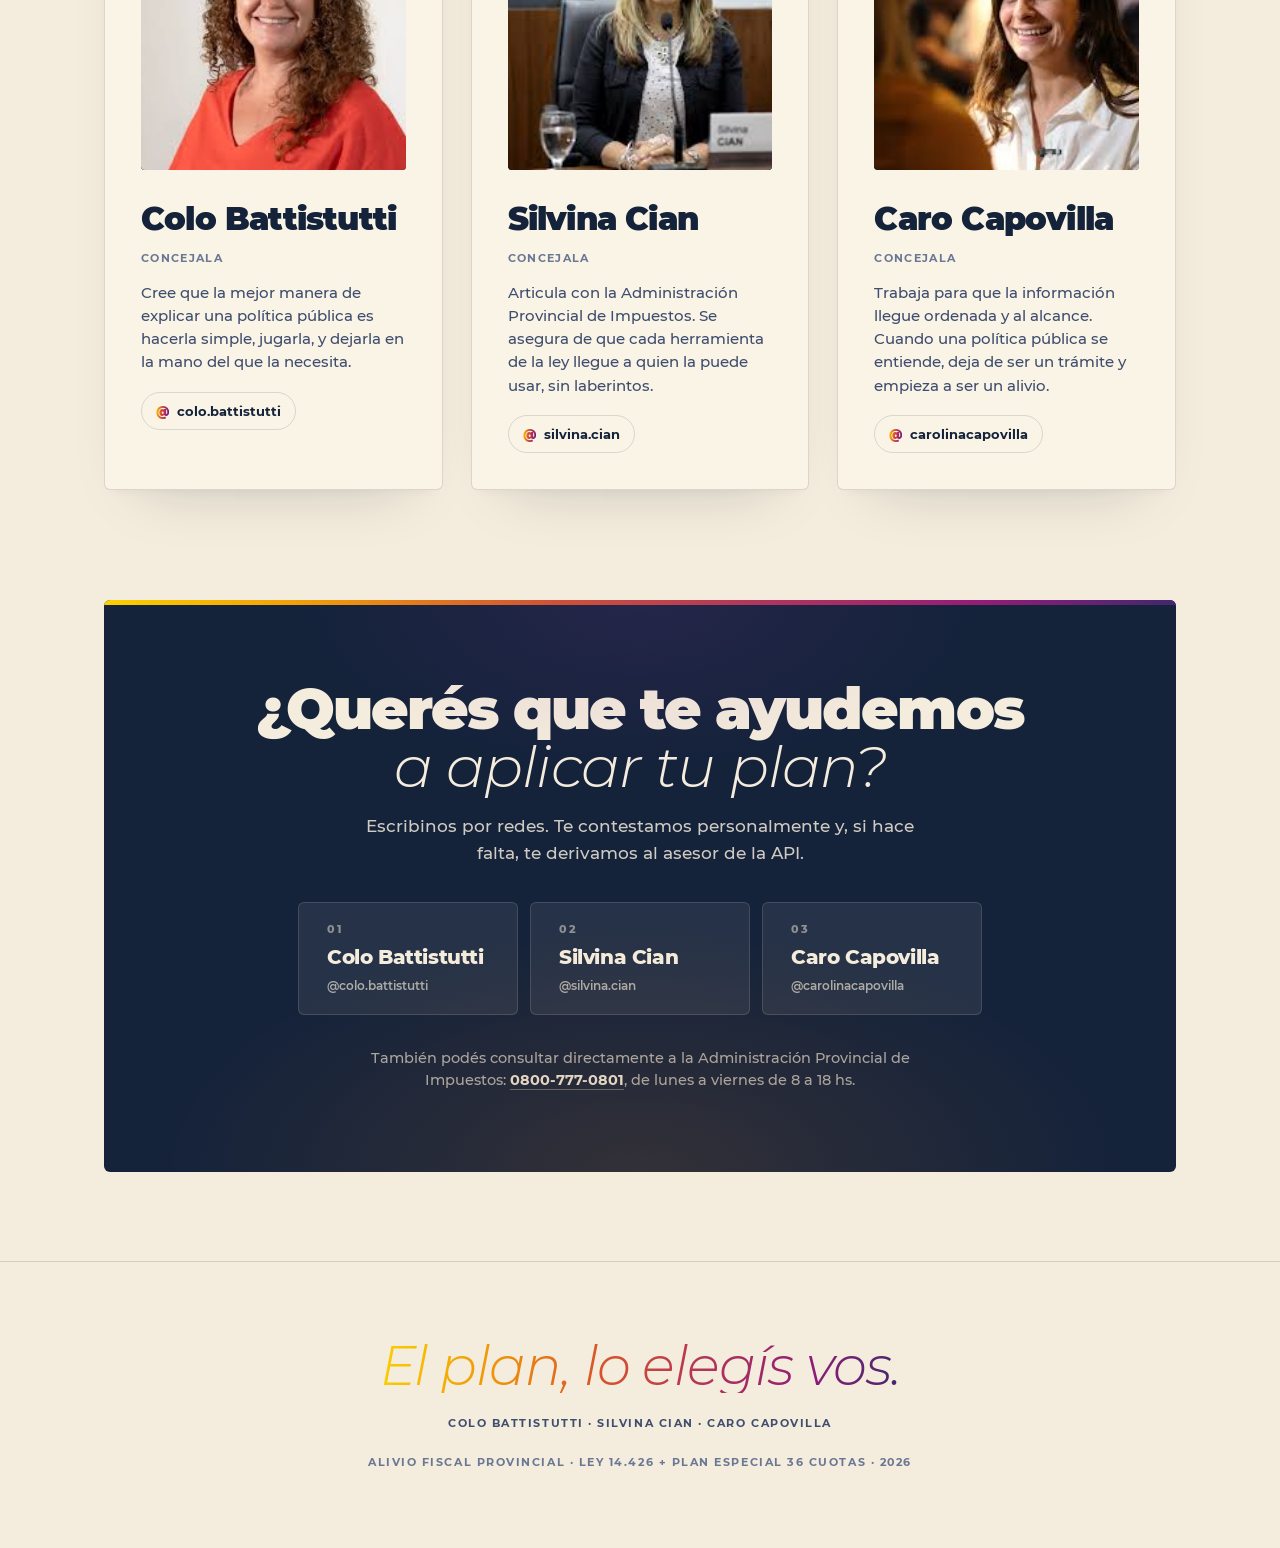
==== commit 0b5c965d: "Republicar el apartado de Movilidad Llego la confirmacion para difundir las dos lineas de credito pa" ====
--- a/index.html
+++ b/index.html
@@ -23,7 +23,7 @@
 <meta name="twitter:description" content="El alivio fiscal de Santa Fe, explicado jugando un comecocos. En 2 minutos." />
 <meta name="twitter:image" content="https://el-plan-que-elegis.vercel.app/img/og-preview.png" />
 
-<link rel="stylesheet" href="./styles.css?v=34" />
+<link rel="stylesheet" href="./styles.css?v=35" />
 <link rel="icon" href="./favicon.svg" type="image/svg+xml">
 </head>
 <body>
@@ -40,6 +40,7 @@
     <a href="#info" class="topbar__link">Cómo funciona</a>
     <a href="#empleo" class="topbar__link">Empleo joven</a>
     <a href="#practicas" class="topbar__link">Prácticas</a>
+    <a href="#movilidad" class="topbar__link">Movilidad</a>
     <a href="#equipo" class="topbar__link">Nosotras</a>
     <a href="#contacto" class="topbar__link">Contacto</a>
   </nav>
@@ -360,6 +361,99 @@
         <li><span class="empleo__contact-tag">Email</span><a href="mailto:practicaslaborales@santafe.gov.ar">practicaslaborales@santafe.gov.ar</a></li>
       </ul>
     </div>
+
+    <!-- ===== Tercer programa: Movilidad ===== -->
+    <div class="empleo__divider" aria-hidden="true"></div>
+
+    <h2 id="movilidad" class="empleo__title empleo__title--mov">
+      Financiamiento para la movilidad
+      <span class="empleo__title-sub">crédito blando para renovar taxis, remises y colectivos interurbanos.</span>
+    </h2>
+    <p class="empleo__lead">
+      Son <strong>dos líneas de crédito</strong> para que los que mueven a la provincia puedan cambiar la unidad. La Provincia <strong>bonifica parte de la tasa</strong>, y los préstamos los dan el Banco Santa Fe y el Banco Municipal.
+    </p>
+
+    <div class="empleo__highlight">
+      <div class="empleo__stat">
+        <span class="empleo__stat-num">$10.000<span class="empleo__stat-unit">M</span></span>
+        <span class="empleo__stat-label">para colectivos interurbanos</span>
+      </div>
+      <p class="empleo__stat-desc">
+        Hasta <strong>$1.000 millones por beneficiario</strong> y plazos de <strong>hasta 60 meses</strong>. La idea es sumar unidades y ganar conectividad entre localidades.
+      </p>
+    </div>
+
+    <div class="mov-banks">
+      <article class="mov-bank">
+        <h4>Banco Santa Fe · colectivos</h4>
+        <dl>
+          <dt>Máximo</dt><dd><strong>$1.000 millones</strong> por beneficiario</dd>
+          <dt>Tasa</dt><dd>TAMAR ajustada + 8,5 ppa</dd>
+          <dt>Bonificación</dt><dd>Provincia: 10 ppa</dd>
+          <dt>Plazo</dt><dd>hasta <strong>60 meses</strong></dd>
+        </dl>
+      </article>
+      <article class="mov-bank">
+        <h4>Banco Municipal · colectivos</h4>
+        <dl>
+          <dt>Máximo</dt><dd><strong>$1.000 millones</strong> por beneficiario</dd>
+          <dt>Tasa</dt><dd>TAMAR + 10 ppa</dd>
+          <dt>Bonificación</dt><dd>Provincia: 10 ppa</dd>
+          <dt>Plazo</dt><dd>hasta <strong>60 meses</strong></dd>
+        </dl>
+      </article>
+    </div>
+    <p class="mov__note">La bonificación de la Provincia rige durante los <strong>primeros 36 meses</strong> del crédito.</p>
+
+    <div class="empleo__highlight empleo__highlight--mov2">
+      <div class="empleo__stat">
+        <span class="empleo__stat-num">$4.000<span class="empleo__stat-unit">M</span></span>
+        <span class="empleo__stat-label">para taxis y remises</span>
+      </div>
+      <p class="empleo__stat-desc">
+        Para renovar el auto de trabajo. Los créditos pueden tomarse con <strong>garantía de Fogafe</strong>, el Fondo de Garantías de Santa Fe, lo que facilita el acceso al financiamiento.
+      </p>
+    </div>
+
+    <div class="mov-banks">
+      <article class="mov-bank">
+        <h4>Banco Santa Fe · taxis y remises</h4>
+        <dl>
+          <dt>Máximo</dt><dd><strong>$200 millones</strong> por beneficiario</dd>
+          <dt>Tasa fija</dt><dd>39% — plazo 24 meses</dd>
+          <dt>Tasa variable</dt><dd>TAMAR ajustada + 7,5 ppa — plazo 36 meses</dd>
+          <dt>Bonificación</dt><dd>Provincia: 7,5 ppa</dd>
+        </dl>
+      </article>
+      <article class="mov-bank">
+        <h4>Banco Municipal · taxis y remises</h4>
+        <dl>
+          <dt>Máximo</dt><dd><strong>$150 millones</strong> por beneficiario</dd>
+          <dt>Tasa</dt><dd>TAMAR + 12 ppa</dd>
+          <dt>Bonificación</dt><dd>Provincia: 12 ppa</dd>
+          <dt>Plazo</dt><dd><strong>36 meses</strong></dd>
+        </dl>
+      </article>
+    </div>
+
+    <div class="empleo__grid">
+      <article class="empleo-card">
+        <h3>¿Para quién es?</h3>
+        <p>Titulares de <strong>taxis y remises</strong>, y <strong>empresas de transporte interurbano</strong> de pasajeros de la provincia.</p>
+      </article>
+      <article class="empleo-card">
+        <h3>La movilidad en cifras</h3>
+        <p>En la provincia hay <strong>8.900 remises</strong> y <strong>6.500 taxis</strong>. Y <strong>40 empresas</strong> de colectivos con 550 unidades, que trasladan 2.125.000 pasajeros por mes.</p>
+      </article>
+      <article class="empleo-card">
+        <h3>¿Por qué ahora?</h3>
+        <p>Las unidades de colectivo recorren más de <strong>4 millones de kilómetros</strong> y <strong>40 vencen en febrero de 2027</strong>. Renovarlas lleva tiempo.</p>
+      </article>
+    </div>
+
+    <div class="empleo__cta">
+      <p class="empleo__cta-note">Provincia de Santa Fe · Municipalidad de Rosario · Banco Santa Fe · Banco Municipal</p>
+    </div>
   </div>
 </section>
 
@@ -443,7 +537,7 @@
   </div>
 </footer>
 
-<script src="./data.js?v=34"></script>
-<script src="./script.js?v=34"></script>
+<script src="./data.js?v=35"></script>
+<script src="./script.js?v=35"></script>
 </body>
 </html>
--- a/styles.css
+++ b/styles.css
@@ -1830,6 +1830,64 @@
 /* El bloque PLF reusa todas las clases .empleo-*; solo cambia el acento
    a azul institucional para diferenciarlo del naranja de Empleo Joven. */
 .empleo__highlight--plf::before { background: var(--ink); }
+
+/* ===== Tercer programa: Movilidad =====
+   Reusa .empleo-* para el encabezado, el highlight y las tarjetas.
+   Lo propio son las fichas de condiciones por banco. */
+.empleo__highlight--mov2::before { background: var(--ink); }
+
+.mov-banks {
+  display: grid;
+  grid-template-columns: repeat(2, 1fr);
+  gap: 16px;
+  margin-bottom: 24px;
+}
+.mov-bank {
+  background: var(--paper-cream);
+  border: 1px solid var(--rule);
+  border-radius: 6px;
+  padding: 22px 20px;
+}
+.mov-bank h4 {
+  font-family: var(--f-display);
+  font-weight: 800;
+  font-size: 15px;
+  letter-spacing: -.01em;
+  color: var(--ink);
+  margin: 0 0 14px;
+  padding-bottom: 10px;
+  border-bottom: 1px solid var(--rule);
+}
+.mov-bank dl {
+  margin: 0;
+  display: grid;
+  grid-template-columns: auto 1fr;
+  gap: 9px 16px;
+}
+.mov-bank dt {
+  font-family: var(--f-display);
+  font-size: 11px;
+  font-weight: 700;
+  letter-spacing: .04em;
+  text-transform: uppercase;
+  color: var(--ink-5);
+  padding-top: 3px;
+}
+.mov-bank dd {
+  margin: 0;
+  font-size: 14px;
+  line-height: 1.5;
+  color: var(--ink-2);
+}
+.mov-bank dd strong { color: var(--ink); font-weight: 700; }
+
+.mov__note {
+  font-size: 13.5px;
+  line-height: 1.55;
+  color: var(--ink-3);
+  margin: 0 0 28px;
+}
+.mov__note strong { color: var(--ink); font-weight: 700; }
 
 .empleo__contact {
   list-style: none;
@@ -2346,6 +2404,7 @@
   .empleo__grid { grid-template-columns: 1fr; }
   .empleo__stat-num { font-size: 64px; }
   .empleo__contact { flex-direction: column; gap: 14px; }
+  .mov-banks { grid-template-columns: 1fr; }
 
   /* Team: una columna, fotos más chicas */
   .team { padding: 0 16px; margin: 56px auto; }
